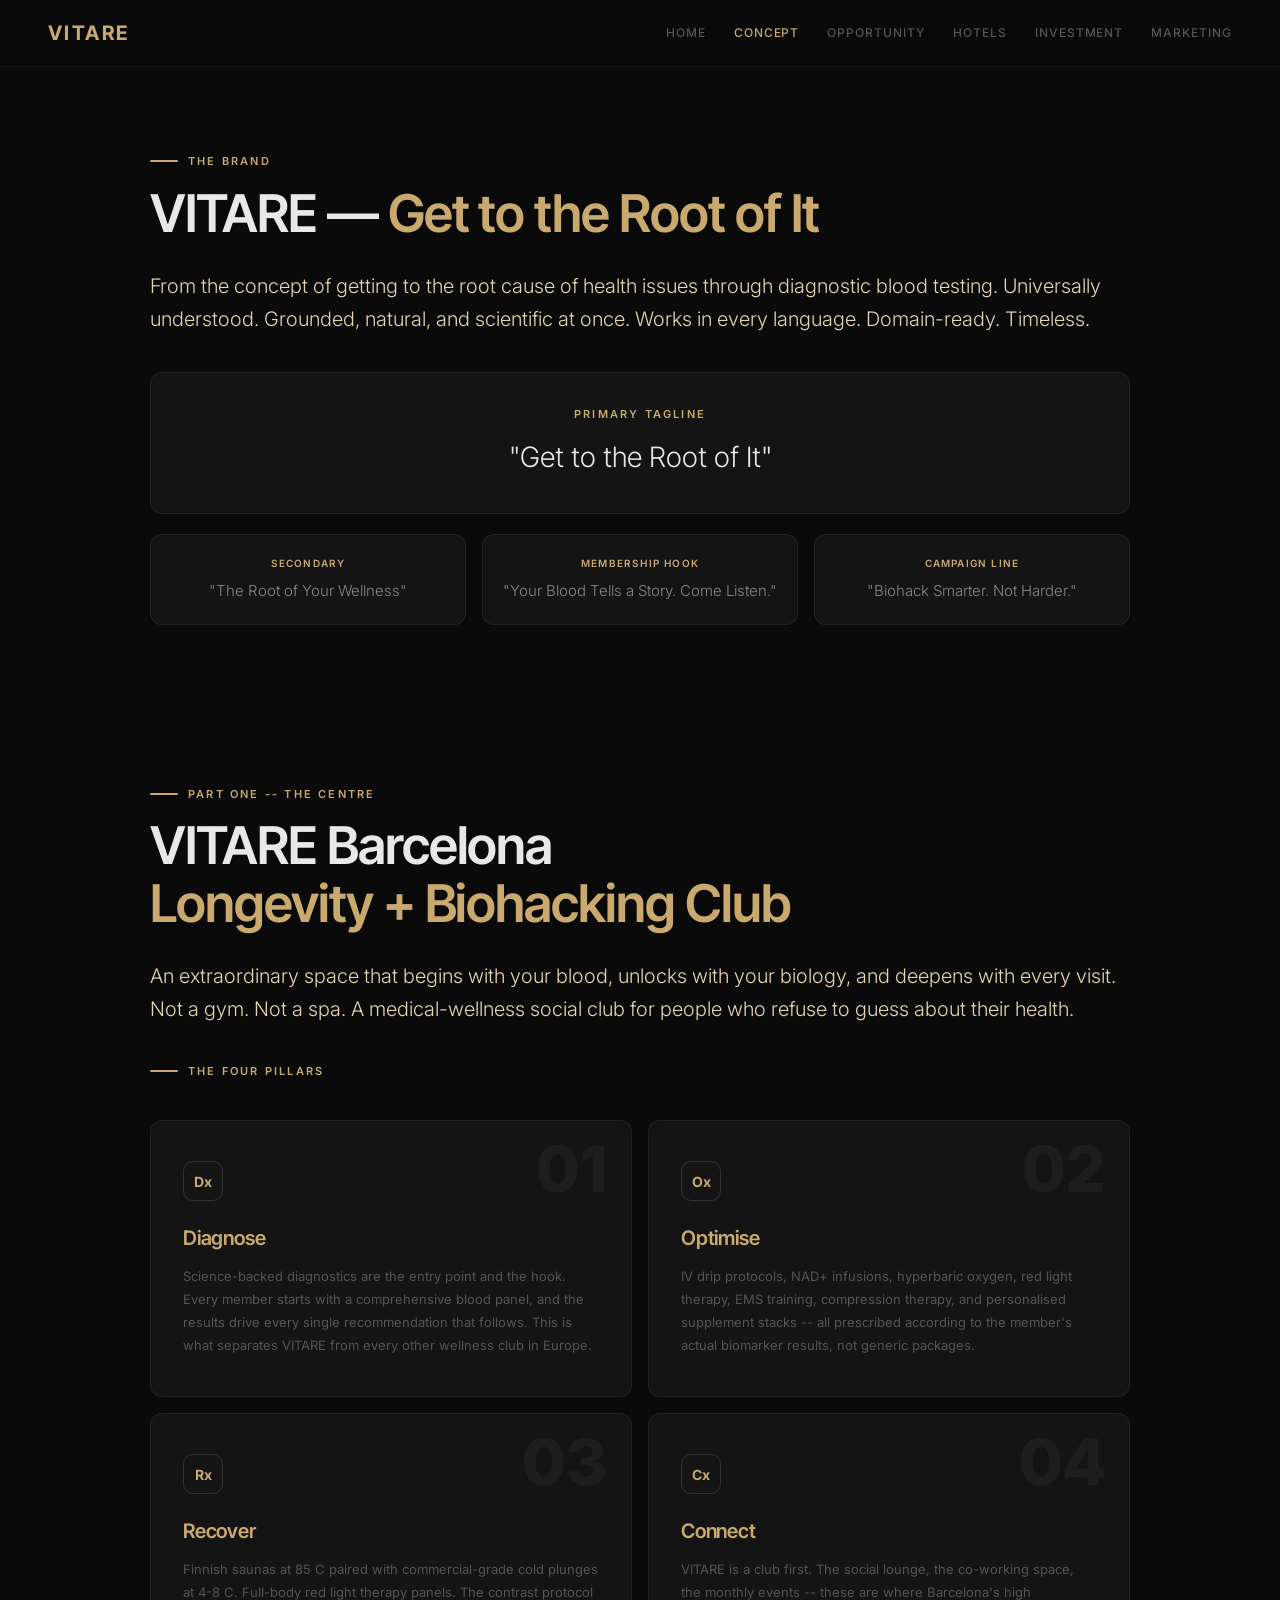
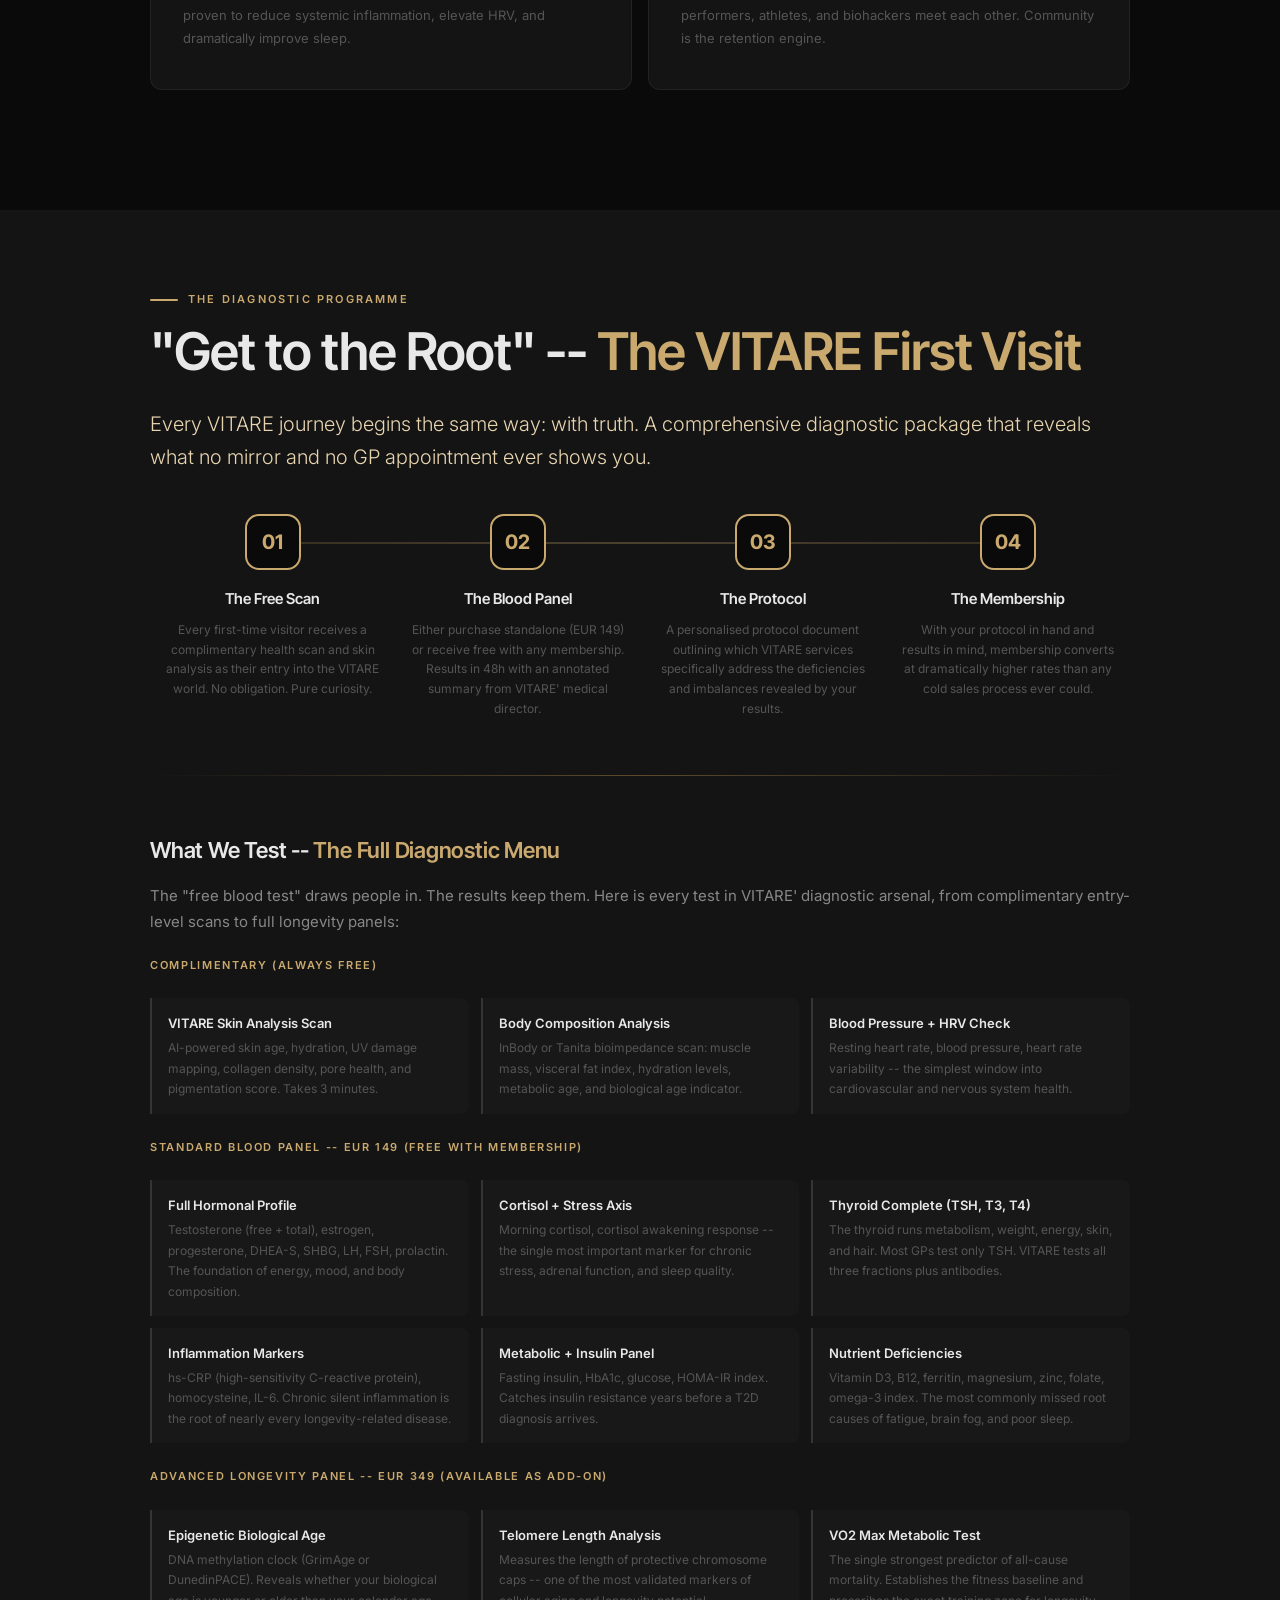
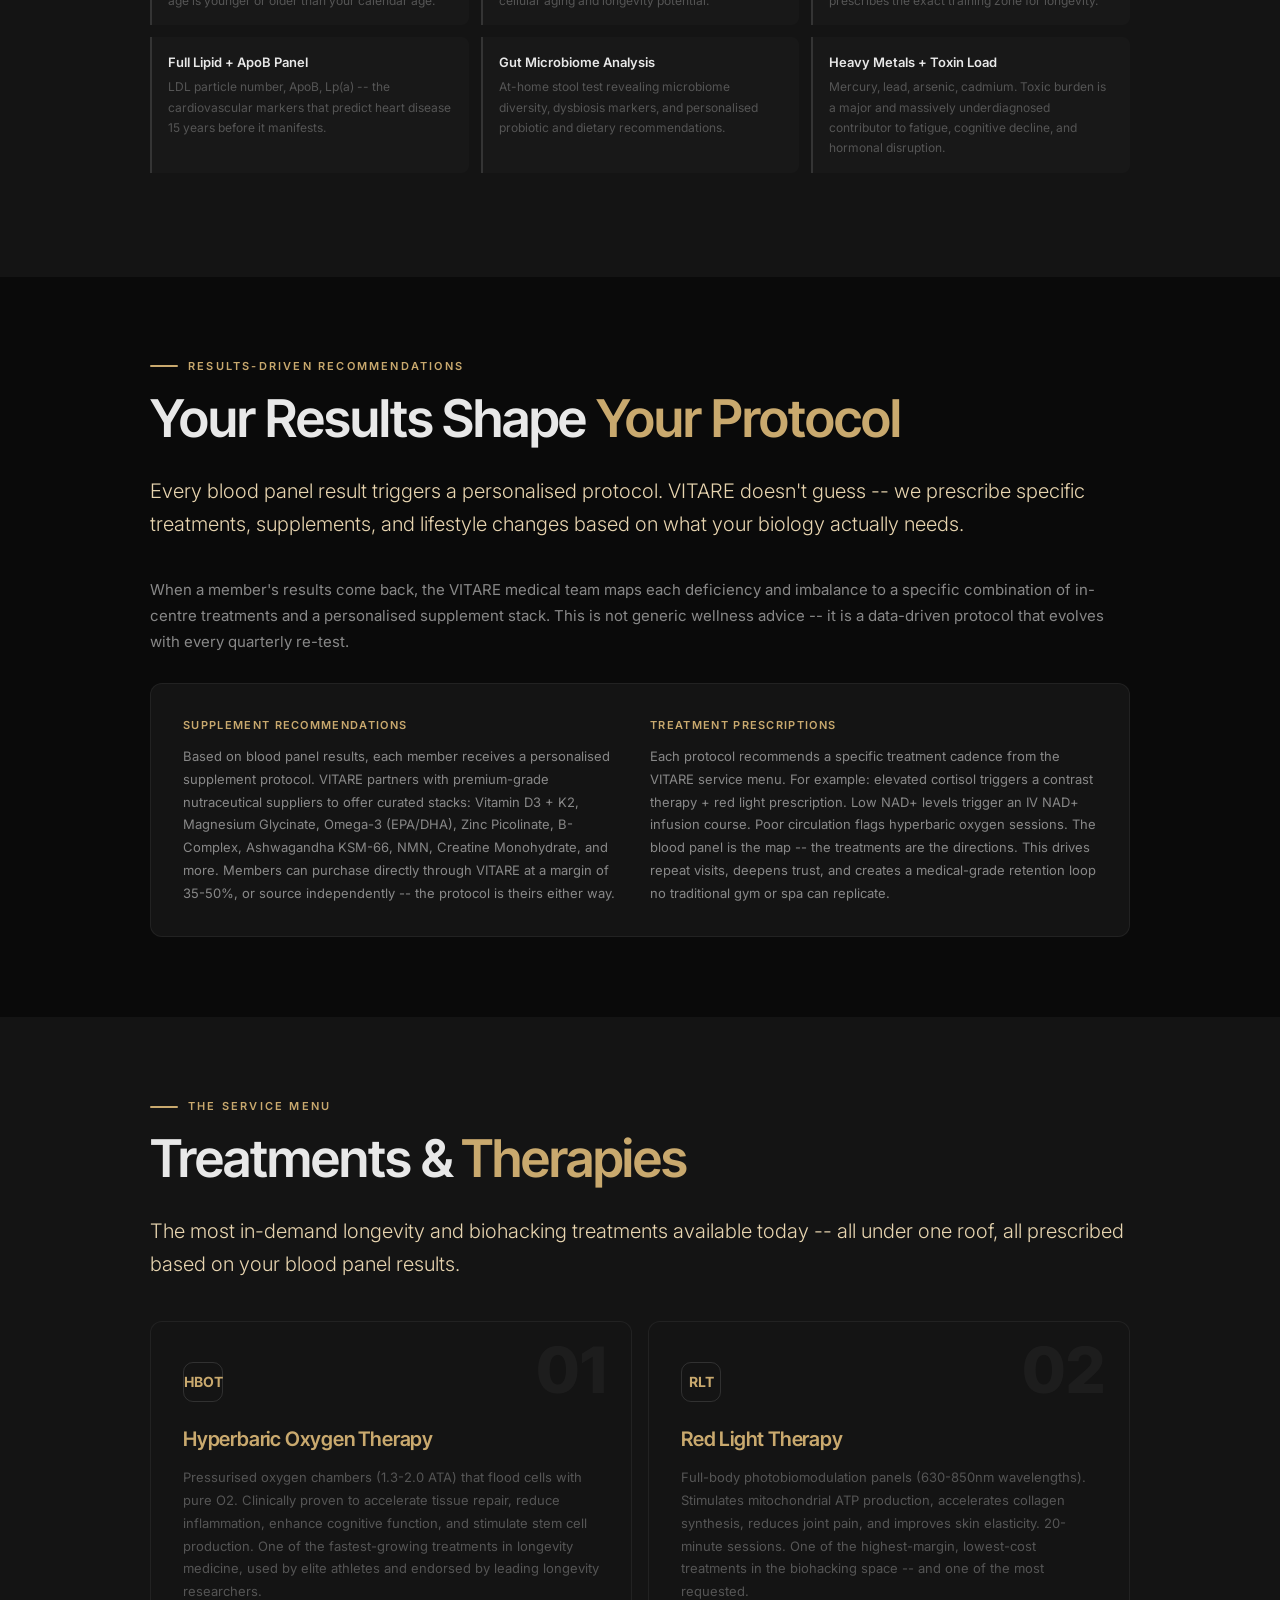
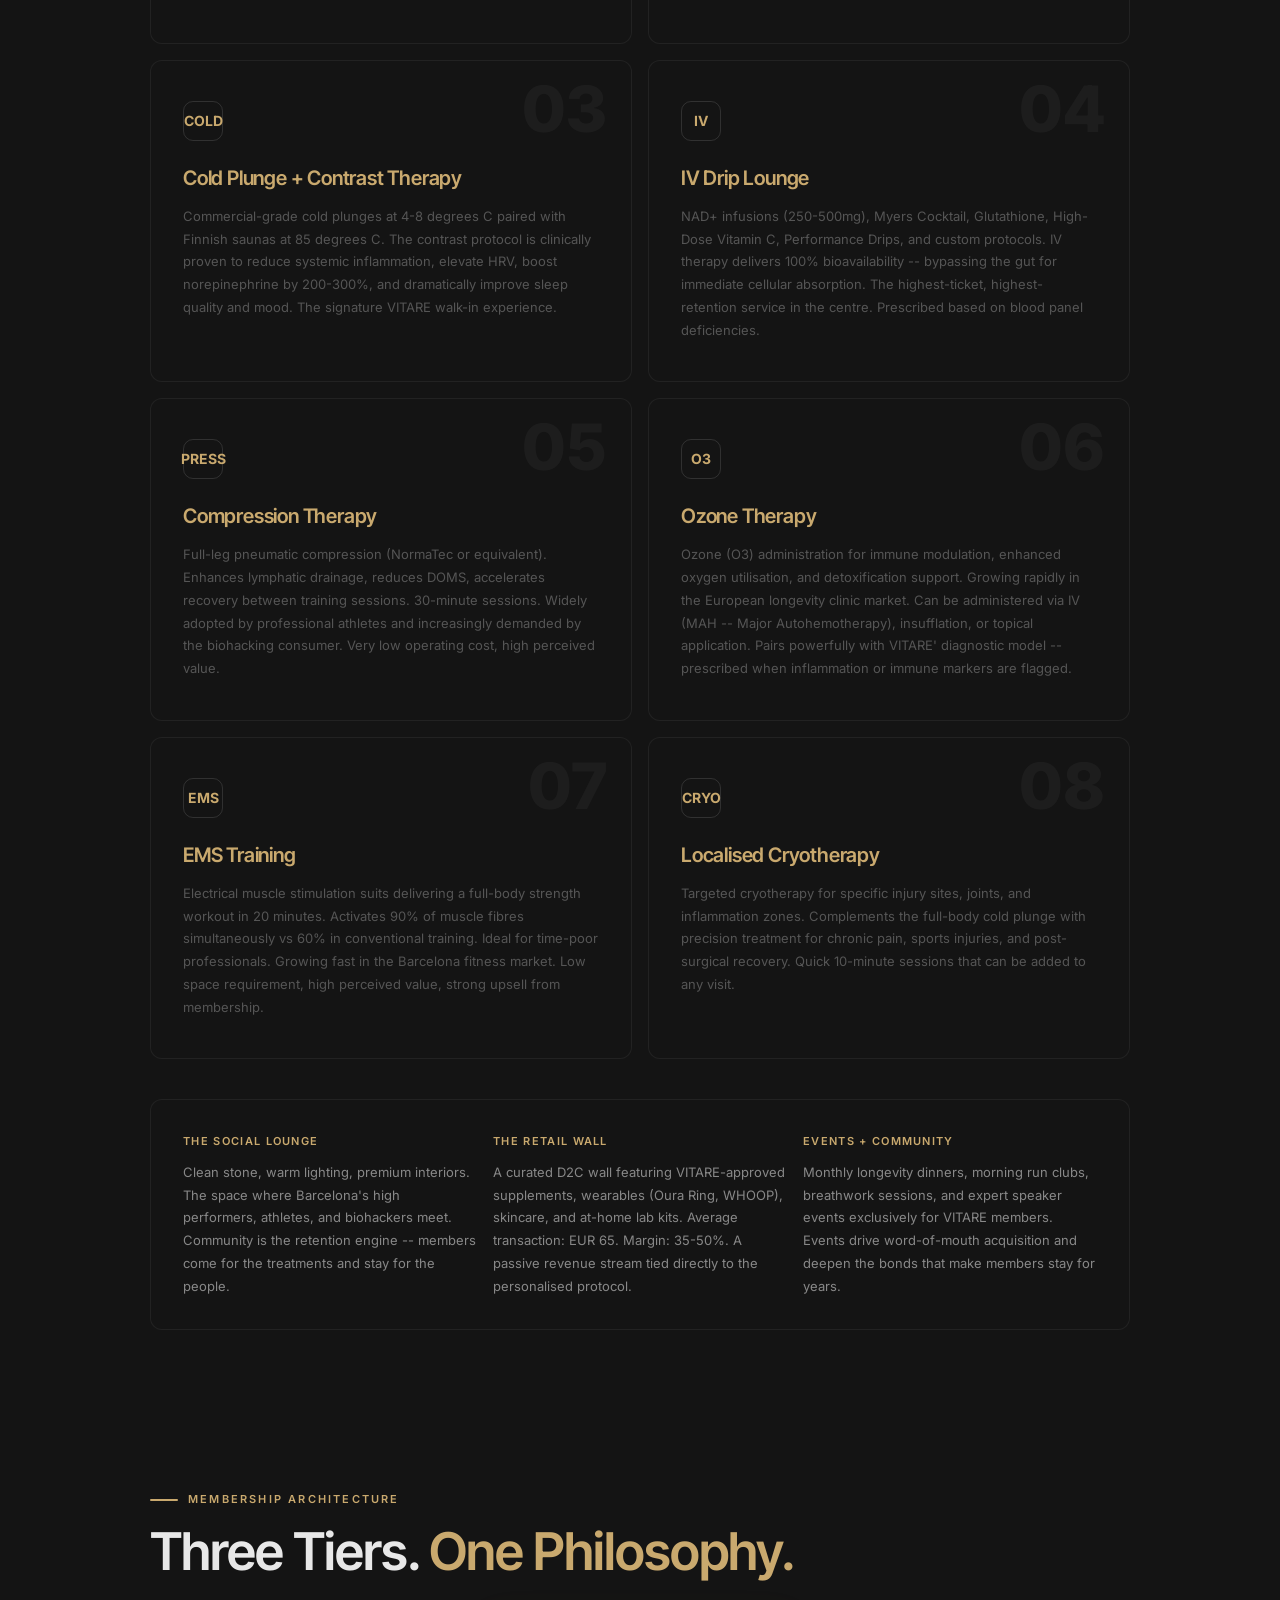
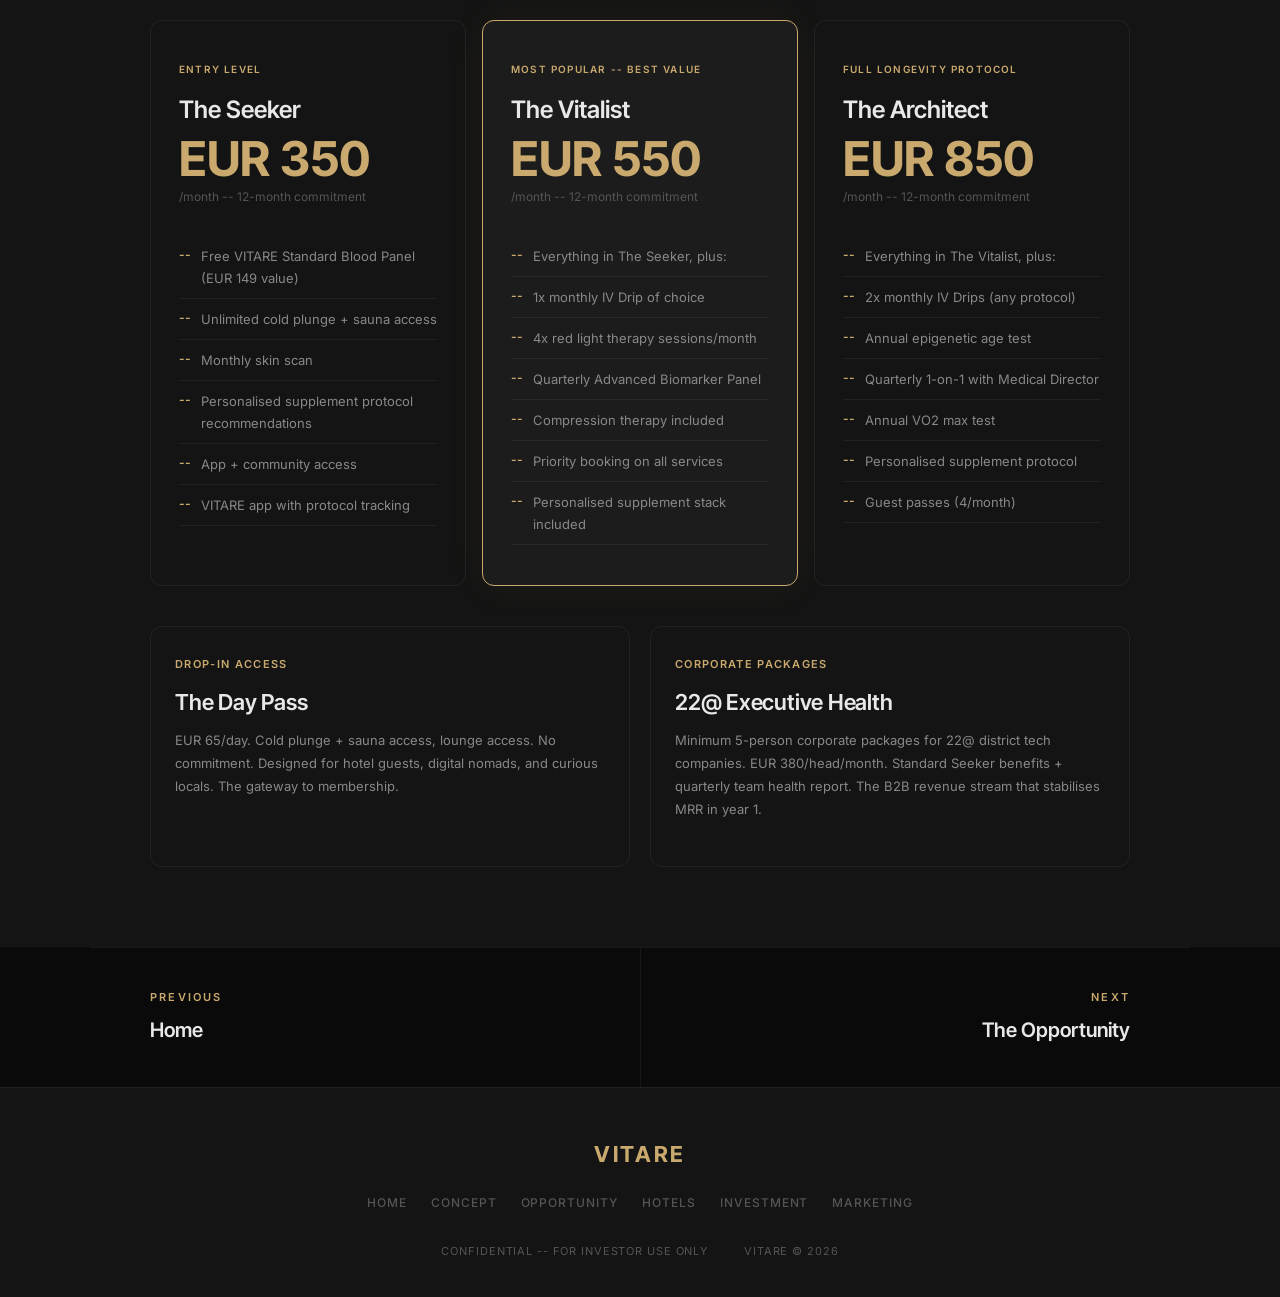
==== concept.html @ b2f1daf5 "Initial site for Biohacking Barcelona" ====
<!DOCTYPE html>
<html lang="en">
<head>
<meta charset="UTF-8">
<meta name="viewport" content="width=device-width, initial-scale=1.0">
<title>The Concept -- VITARE</title>
<link rel="preconnect" href="https://fonts.googleapis.com">
<link rel="preconnect" href="https://fonts.gstatic.com" crossorigin>
<link href="https://fonts.googleapis.com/css2?family=Inter+Tight:ital,wght@0,200;0,300;0,400;0,500;0,600;0,700;0,800;1,300;1,400&family=Inter:wght@200;300;400;500;600;700;800&display=swap" rel="stylesheet">
<link rel="stylesheet" href="styles.css?v=2">
</head>
<body>
<nav class="nav">
  <a href="index.html" class="nav-logo">VITARE</a>
  <button class="nav-toggle" aria-label="Menu">
    <span></span><span></span><span></span>
  </button>
  <div class="nav-links">
    <a href="index.html">Home</a>
    <a href="concept.html" class="active">Concept</a>
    <a href="opportunity.html">Opportunity</a>
    <a href="hotel.html">Hotels</a>
    <a href="investment.html">Investment</a>
    <a href="marketing.html">Marketing</a>
  </div>
</nav>

<div class="page-top"></div>

<!-- THE BRAND -->
<div class="section">
  <div class="eyebrow">The Brand</div>
  <h2>VITARE — <em>Get to the Root of It</em></h2>
  <p class="lead">From the concept of getting to the root cause of health issues through diagnostic blood testing. Universally understood. Grounded, natural, and scientific at once. Works in every language. Domain-ready. Timeless.</p>
  <div class="tagline-box">
    <div class="tagline-box-label">Primary Tagline</div>
    <div class="tagline-box-text">"Get to the Root of It"</div>
  </div>
  <div class="inline-grid-3" style="margin-top: 16px;">
    <div class="tagline-card">
      <div class="tagline-card-label">SECONDARY</div>
      <div class="tagline-card-text">"The Root of Your Wellness"</div>
    </div>
    <div class="tagline-card">
      <div class="tagline-card-label">MEMBERSHIP HOOK</div>
      <div class="tagline-card-text">"Your Blood Tells a Story. Come Listen."</div>
    </div>
    <div class="tagline-card">
      <div class="tagline-card-label">CAMPAIGN LINE</div>
      <div class="tagline-card-text">"Biohack Smarter. Not Harder."</div>
    </div>
  </div>
</div>

<!-- PART 1: THE CONCEPT -->
<div class="section">
  <div class="eyebrow">Part One -- The Centre</div>
  <h2>VITARE Barcelona<br><em>Longevity + Biohacking Club</em></h2>
  <p class="lead">An extraordinary space that begins with your blood, unlocks with your biology, and deepens with every visit. Not a gym. Not a spa. A medical-wellness social club for people who refuse to guess about their health.</p>
  <!-- FOUR PILLARS -->
  <div class="eyebrow">The Four Pillars</div>
  <div class="pillars-grid">
    <div class="pillar">
      <div class="pillar-number">01</div>
      <div class="pillar-icon">Dx</div>
      <h3><em>Diagnose</em></h3>
      <p>Science-backed diagnostics are the entry point and the hook. Every member starts with a comprehensive blood panel, and the results drive every single recommendation that follows. This is what separates VITARE from every other wellness club in Europe.</p>
    </div>
    <div class="pillar">
      <div class="pillar-number">02</div>
      <div class="pillar-icon">Ox</div>
      <h3><em>Optimise</em></h3>
      <p>IV drip protocols, NAD+ infusions, hyperbaric oxygen, red light therapy, EMS training, compression therapy, and personalised supplement stacks -- all prescribed according to the member's actual biomarker results, not generic packages.</p>
    </div>
    <div class="pillar">
      <div class="pillar-number">03</div>
      <div class="pillar-icon">Rx</div>
      <h3><em>Recover</em></h3>
      <p>Finnish saunas at 85 C paired with commercial-grade cold plunges at 4-8 C. Full-body red light therapy panels. The contrast protocol proven to reduce systemic inflammation, elevate HRV, and dramatically improve sleep.</p>
    </div>
    <div class="pillar">
      <div class="pillar-number">04</div>
      <div class="pillar-icon">Cx</div>
      <h3><em>Connect</em></h3>
      <p>VITARE is a club first. The social lounge, the co-working space, the monthly events -- these are where Barcelona's high performers, athletes, and biohackers meet each other. Community is the retention engine.</p>
    </div>
  </div>
</div>

<!-- DIAGNOSTIC PROGRAMME -->
<div class="section-alt full-bleed">
  <div class="section-alt-inner">
    <div class="eyebrow">The Diagnostic Programme</div>
    <h2>"Get to the Root" -- <em>The VITARE First Visit</em></h2>
    <p class="lead">Every VITARE journey begins the same way: with truth. A comprehensive diagnostic package that reveals what no mirror and no GP appointment ever shows you.</p>
    <div class="journey-steps">
      <div class="journey-step">
        <div class="step-num">01</div>
        <h4>The Free Scan</h4>
        <p>Every first-time visitor receives a complimentary health scan and skin analysis as their entry into the VITARE world. No obligation. Pure curiosity.</p>
      </div>
      <div class="journey-step">
        <div class="step-num">02</div>
        <h4>The Blood Panel</h4>
        <p>Either purchase standalone (EUR 149) or receive free with any membership. Results in 48h with an annotated summary from VITARE' medical director.</p>
      </div>
      <div class="journey-step">
        <div class="step-num">03</div>
        <h4>The Protocol</h4>
        <p>A personalised protocol document outlining which VITARE services specifically address the deficiencies and imbalances revealed by your results.</p>
      </div>
      <div class="journey-step">
        <div class="step-num">04</div>
        <h4>The Membership</h4>
        <p>With your protocol in hand and results in mind, membership converts at dramatically higher rates than any cold sales process ever could.</p>
      </div>
    </div>
    <div class="divider divider-gold"></div>
    <h3>What We Test -- <em>The Full Diagnostic Menu</em></h3>
    <p>The "free blood test" draws people in. The results keep them. Here is every test in VITARE' diagnostic arsenal, from complimentary entry-level scans to full longevity panels:</p>
    <div class="test-category-label">Complimentary (Always Free)</div>
    <div class="tests-grid">
      <div class="test-item">
        <div class="test-title">VITARE Skin Analysis Scan</div>
        <div class="test-desc">AI-powered skin age, hydration, UV damage mapping, collagen density, pore health, and pigmentation score. Takes 3 minutes.</div>
      </div>
      <div class="test-item">
        <div class="test-title">Body Composition Analysis</div>
        <div class="test-desc">InBody or Tanita bioimpedance scan: muscle mass, visceral fat index, hydration levels, metabolic age, and biological age indicator.</div>
      </div>
      <div class="test-item">
        <div class="test-title">Blood Pressure + HRV Check</div>
        <div class="test-desc">Resting heart rate, blood pressure, heart rate variability -- the simplest window into cardiovascular and nervous system health.</div>
      </div>
    </div>
    <div class="test-category-label">Standard Blood Panel -- EUR 149 (Free with Membership)</div>
    <div class="tests-grid">
      <div class="test-item">
        <div class="test-title">Full Hormonal Profile</div>
        <div class="test-desc">Testosterone (free + total), estrogen, progesterone, DHEA-S, SHBG, LH, FSH, prolactin. The foundation of energy, mood, and body composition.</div>
      </div>
      <div class="test-item">
        <div class="test-title">Cortisol + Stress Axis</div>
        <div class="test-desc">Morning cortisol, cortisol awakening response -- the single most important marker for chronic stress, adrenal function, and sleep quality.</div>
      </div>
      <div class="test-item">
        <div class="test-title">Thyroid Complete (TSH, T3, T4)</div>
        <div class="test-desc">The thyroid runs metabolism, weight, energy, skin, and hair. Most GPs test only TSH. VITARE tests all three fractions plus antibodies.</div>
      </div>
      <div class="test-item">
        <div class="test-title">Inflammation Markers</div>
        <div class="test-desc">hs-CRP (high-sensitivity C-reactive protein), homocysteine, IL-6. Chronic silent inflammation is the root of nearly every longevity-related disease.</div>
      </div>
      <div class="test-item">
        <div class="test-title">Metabolic + Insulin Panel</div>
        <div class="test-desc">Fasting insulin, HbA1c, glucose, HOMA-IR index. Catches insulin resistance years before a T2D diagnosis arrives.</div>
      </div>
      <div class="test-item">
        <div class="test-title">Nutrient Deficiencies</div>
        <div class="test-desc">Vitamin D3, B12, ferritin, magnesium, zinc, folate, omega-3 index. The most commonly missed root causes of fatigue, brain fog, and poor sleep.</div>
      </div>
    </div>
    <div class="test-category-label">Advanced Longevity Panel -- EUR 349 (Available as Add-On)</div>
    <div class="tests-grid">
      <div class="test-item">
        <div class="test-title">Epigenetic Biological Age</div>
        <div class="test-desc">DNA methylation clock (GrimAge or DunedinPACE). Reveals whether your biological age is younger or older than your calendar age.</div>
      </div>
      <div class="test-item">
        <div class="test-title">Telomere Length Analysis</div>
        <div class="test-desc">Measures the length of protective chromosome caps -- one of the most validated markers of cellular aging and longevity potential.</div>
      </div>
      <div class="test-item">
        <div class="test-title">VO2 Max Metabolic Test</div>
        <div class="test-desc">The single strongest predictor of all-cause mortality. Establishes the fitness baseline and prescribes the exact training zone for longevity.</div>
      </div>
      <div class="test-item">
        <div class="test-title">Full Lipid + ApoB Panel</div>
        <div class="test-desc">LDL particle number, ApoB, Lp(a) -- the cardiovascular markers that predict heart disease 15 years before it manifests.</div>
      </div>
      <div class="test-item">
        <div class="test-title">Gut Microbiome Analysis</div>
        <div class="test-desc">At-home stool test revealing microbiome diversity, dysbiosis markers, and personalised probiotic and dietary recommendations.</div>
      </div>
      <div class="test-item">
        <div class="test-title">Heavy Metals + Toxin Load</div>
        <div class="test-desc">Mercury, lead, arsenic, cadmium. Toxic burden is a major and massively underdiagnosed contributor to fatigue, cognitive decline, and hormonal disruption.</div>
      </div>
    </div>
  </div>
</div>

<!-- PERSONALISED PROTOCOL -->
<div class="section">
  <div class="eyebrow">Results-Driven Recommendations</div>
  <h2>Your Results Shape <em>Your Protocol</em></h2>
  <p class="lead">Every blood panel result triggers a personalised protocol. VITARE doesn't guess -- we prescribe specific treatments, supplements, and lifestyle changes based on what your biology actually needs.</p>
  <p>When a member's results come back, the VITARE medical team maps each deficiency and imbalance to a specific combination of in-centre treatments and a personalised supplement stack. This is not generic wellness advice -- it is a data-driven protocol that evolves with every quarterly re-test.</p>

  <div class="content-block" style="margin-top: 28px;">
    <div class="inline-grid-2">
      <div>
        <div class="content-block-label">Supplement Recommendations</div>
        <p>Based on blood panel results, each member receives a personalised supplement protocol. VITARE partners with premium-grade nutraceutical suppliers to offer curated stacks: Vitamin D3 + K2, Magnesium Glycinate, Omega-3 (EPA/DHA), Zinc Picolinate, B-Complex, Ashwagandha KSM-66, NMN, Creatine Monohydrate, and more. Members can purchase directly through VITARE at a margin of 35-50%, or source independently -- the protocol is theirs either way.</p>
      </div>
      <div>
        <div class="content-block-label">Treatment Prescriptions</div>
        <p>Each protocol recommends a specific treatment cadence from the VITARE service menu. For example: elevated cortisol triggers a contrast therapy + red light prescription. Low NAD+ levels trigger an IV NAD+ infusion course. Poor circulation flags hyperbaric oxygen sessions. The blood panel is the map -- the treatments are the directions. This drives repeat visits, deepens trust, and creates a medical-grade retention loop no traditional gym or spa can replicate.</p>
      </div>
    </div>
  </div>
</div>

<!-- TREATMENT & SERVICE MENU -->
<div class="section-alt full-bleed">
  <div class="section-alt-inner">
    <div class="eyebrow">The Service Menu</div>
    <h2>Treatments & <em>Therapies</em></h2>
    <p class="lead">The most in-demand longevity and biohacking treatments available today -- all under one roof, all prescribed based on your blood panel results.</p>

    <div class="pillars-grid">
      <div class="pillar">
        <div class="pillar-number">01</div>
        <div class="pillar-icon">HBOT</div>
        <h3><em>Hyperbaric Oxygen Therapy</em></h3>
        <p>Pressurised oxygen chambers (1.3-2.0 ATA) that flood cells with pure O2. Clinically proven to accelerate tissue repair, reduce inflammation, enhance cognitive function, and stimulate stem cell production. One of the fastest-growing treatments in longevity medicine, used by elite athletes and endorsed by leading longevity researchers.</p>
      </div>
      <div class="pillar">
        <div class="pillar-number">02</div>
        <div class="pillar-icon">RLT</div>
        <h3><em>Red Light Therapy</em></h3>
        <p>Full-body photobiomodulation panels (630-850nm wavelengths). Stimulates mitochondrial ATP production, accelerates collagen synthesis, reduces joint pain, and improves skin elasticity. 20-minute sessions. One of the highest-margin, lowest-cost treatments in the biohacking space -- and one of the most requested.</p>
      </div>
      <div class="pillar">
        <div class="pillar-number">03</div>
        <div class="pillar-icon">COLD</div>
        <h3><em>Cold Plunge + Contrast Therapy</em></h3>
        <p>Commercial-grade cold plunges at 4-8 degrees C paired with Finnish saunas at 85 degrees C. The contrast protocol is clinically proven to reduce systemic inflammation, elevate HRV, boost norepinephrine by 200-300%, and dramatically improve sleep quality and mood. The signature VITARE walk-in experience.</p>
      </div>
      <div class="pillar">
        <div class="pillar-number">04</div>
        <div class="pillar-icon">IV</div>
        <h3><em>IV Drip Lounge</em></h3>
        <p>NAD+ infusions (250-500mg), Myers Cocktail, Glutathione, High-Dose Vitamin C, Performance Drips, and custom protocols. IV therapy delivers 100% bioavailability -- bypassing the gut for immediate cellular absorption. The highest-ticket, highest-retention service in the centre. Prescribed based on blood panel deficiencies.</p>
      </div>
      <div class="pillar">
        <div class="pillar-number">05</div>
        <div class="pillar-icon">PRESS</div>
        <h3><em>Compression Therapy</em></h3>
        <p>Full-leg pneumatic compression (NormaTec or equivalent). Enhances lymphatic drainage, reduces DOMS, accelerates recovery between training sessions. 30-minute sessions. Widely adopted by professional athletes and increasingly demanded by the biohacking consumer. Very low operating cost, high perceived value.</p>
      </div>
      <div class="pillar">
        <div class="pillar-number">06</div>
        <div class="pillar-icon">O3</div>
        <h3><em>Ozone Therapy</em></h3>
        <p>Ozone (O3) administration for immune modulation, enhanced oxygen utilisation, and detoxification support. Growing rapidly in the European longevity clinic market. Can be administered via IV (MAH -- Major Autohemotherapy), insufflation, or topical application. Pairs powerfully with VITARE' diagnostic model -- prescribed when inflammation or immune markers are flagged.</p>
      </div>
      <div class="pillar">
        <div class="pillar-number">07</div>
        <div class="pillar-icon">EMS</div>
        <h3><em>EMS Training</em></h3>
        <p>Electrical muscle stimulation suits delivering a full-body strength workout in 20 minutes. Activates 90% of muscle fibres simultaneously vs 60% in conventional training. Ideal for time-poor professionals. Growing fast in the Barcelona fitness market. Low space requirement, high perceived value, strong upsell from membership.</p>
      </div>
      <div class="pillar">
        <div class="pillar-number">08</div>
        <div class="pillar-icon">CRYO</div>
        <h3><em>Localised Cryotherapy</em></h3>
        <p>Targeted cryotherapy for specific injury sites, joints, and inflammation zones. Complements the full-body cold plunge with precision treatment for chronic pain, sports injuries, and post-surgical recovery. Quick 10-minute sessions that can be added to any visit.</p>
      </div>
    </div>

    <div class="content-block" style="margin-top: 28px;">
      <div class="inline-grid-3">
        <div>
          <div class="content-block-label">The Social Lounge</div>
          <p>Clean stone, warm lighting, premium interiors. The space where Barcelona's high performers, athletes, and biohackers meet. Community is the retention engine -- members come for the treatments and stay for the people.</p>
        </div>
        <div>
          <div class="content-block-label">The Retail Wall</div>
          <p>A curated D2C wall featuring VITARE-approved supplements, wearables (Oura Ring, WHOOP), skincare, and at-home lab kits. Average transaction: EUR 65. Margin: 35-50%. A passive revenue stream tied directly to the personalised protocol.</p>
        </div>
        <div>
          <div class="content-block-label">Events + Community</div>
          <p>Monthly longevity dinners, morning run clubs, breathwork sessions, and expert speaker events exclusively for VITARE members. Events drive word-of-mouth acquisition and deepen the bonds that make members stay for years.</p>
        </div>
      </div>
    </div>
  </div>
</div>

<!-- MEMBERSHIP TIERS -->
<div class="section-alt full-bleed">
  <div class="section-alt-inner">
    <div class="eyebrow">Membership Architecture</div>
    <h2>Three Tiers. <em>One Philosophy.</em></h2>
    <div class="tiers-grid">
      <div class="tier">
        <div class="tier-badge">Entry Level</div>
        <div class="tier-name">The Seeker</div>
        <div class="tier-price">EUR 350</div>
        <div class="tier-price-label">/month -- 12-month commitment</div>
        <ul class="tier-features">
          <li>Free VITARE Standard Blood Panel (EUR 149 value)</li>
          <li>Unlimited cold plunge + sauna access</li>
          <li>Monthly skin scan</li>
          <li>Personalised supplement protocol recommendations</li>
          <li>App + community access</li>
          <li>VITARE app with protocol tracking</li>
        </ul>
      </div>
      <div class="tier featured">
        <div class="tier-badge">Most Popular -- Best Value</div>
        <div class="tier-name">The Vitalist</div>
        <div class="tier-price">EUR 550</div>
        <div class="tier-price-label">/month -- 12-month commitment</div>
        <ul class="tier-features">
          <li>Everything in The Seeker, plus:</li>
          <li>1x monthly IV Drip of choice</li>
          <li>4x red light therapy sessions/month</li>
          <li>Quarterly Advanced Biomarker Panel</li>
          <li>Compression therapy included</li>
          <li>Priority booking on all services</li>
          <li>Personalised supplement stack included</li>
        </ul>
      </div>
      <div class="tier">
        <div class="tier-badge">Full Longevity Protocol</div>
        <div class="tier-name">The Architect</div>
        <div class="tier-price">EUR 850</div>
        <div class="tier-price-label">/month -- 12-month commitment</div>
        <ul class="tier-features">
          <li>Everything in The Vitalist, plus:</li>
          <li>2x monthly IV Drips (any protocol)</li>
          <li>Annual epigenetic age test</li>
          <li>Quarterly 1-on-1 with Medical Director</li>
          <li>Annual VO2 max test</li>
          <li>Personalised supplement protocol</li>
          <li>Guest passes (4/month)</li>
        </ul>
      </div>
    </div>
    <div class="inline-grid-2" style="margin-top: 24px;">
      <div class="tier-addon">
        <div class="tier-addon-label">Drop-In Access</div>
        <h3>The Day Pass</h3>
        <p>EUR 65/day. Cold plunge + sauna access, lounge access. No commitment. Designed for hotel guests, digital nomads, and curious locals. The gateway to membership.</p>
      </div>
      <div class="tier-addon">
        <div class="tier-addon-label">Corporate Packages</div>
        <h3>22@ Executive Health</h3>
        <p>Minimum 5-person corporate packages for 22@ district tech companies. EUR 380/head/month. Standard Seeker benefits + quarterly team health report. The B2B revenue stream that stabilises MRR in year 1.</p>
      </div>
    </div>
  </div>
</div>

<div class="page-nav">
  <a href="index.html" class="page-nav-link prev">
    <span class="page-nav-label">Previous</span>
    <span class="page-nav-title">Home</span>
  </a>
  <a href="opportunity.html" class="page-nav-link next">
    <span class="page-nav-label">Next</span>
    <span class="page-nav-title">The Opportunity</span>
  </a>
</div>

<footer class="site-footer">
  <div class="footer-inner">
    <div class="footer-brand">VITARE</div>
    <div class="footer-links">
      <a href="index.html">Home</a>
      <a href="concept.html">Concept</a>
      <a href="opportunity.html">Opportunity</a>
      <a href="hotel.html">Hotels</a>
      <a href="investment.html">Investment</a>
      <a href="marketing.html">Marketing</a>
    </div>
    <div class="footer-meta">
      <span>Confidential -- For Investor Use Only</span>
      <span>VITARE &copy; 2026</span>
    </div>
  </div>
</footer>
<script>
document.querySelector('.nav-toggle').addEventListener('click', function() {
  document.querySelector('.nav-links').classList.toggle('open');
  this.classList.toggle('open');
});
</script>
</body>
</html>
---- styles.css ----
/* ============================================
   VITARE — Investor Pitch Website
   Modern Health-Tech Design System
   ============================================ */

@import url('https://fonts.googleapis.com/css2?family=Inter+Tight:ital,wght@0,200;0,300;0,400;0,500;0,600;0,700;0,800;1,300;1,400&family=Inter:wght@200;300;400;500;600;700;800&display=swap');

:root {
  --bg: #0A0A0A;
  --surface: #141414;
  --surface-2: #1C1C1C;
  --border: rgba(255,255,255,0.06);
  --border-accent: rgba(255,255,255,0.12);
  --text: #E8E8E8;
  --text-secondary: #888888;
  --text-muted: #555555;
  --accent: #C9A96E;
  --accent-light: #E8D5B0;
  --accent-dark: #8B6F3A;
  --green: #4ADE80;
  --red: #F87171;
  --blue: #60A5FA;
  --shadow: 0 1px 3px rgba(0,0,0,0.3);
  --shadow-lg: 0 8px 32px rgba(0,0,0,0.4);
  --radius: 12px;
  --radius-sm: 8px;
  --radius-xs: 4px;
}

/* RESET + BASE */
*, *::before, *::after { margin: 0; padding: 0; box-sizing: border-box; }

html { scroll-behavior: smooth; }

body {
  background: var(--bg);
  color: var(--text);
  font-family: 'Inter', -apple-system, BlinkMacSystemFont, sans-serif;
  font-weight: 400;
  font-size: 15px;
  line-height: 1.7;
  -webkit-font-smoothing: antialiased;
  -moz-osx-font-smoothing: grayscale;
}

/* TYPOGRAPHY */
h1, h2, h3, h4, h5 {
  font-family: 'Inter Tight', 'Inter', sans-serif;
}

h2 {
  font-size: clamp(32px, 5vw, 52px);
  font-weight: 600;
  line-height: 1.1;
  letter-spacing: -0.02em;
  color: var(--text);
  margin-bottom: 28px;
}
h2 em {
  color: var(--accent);
  font-style: normal;
}

h3 {
  font-size: 22px;
  font-weight: 600;
  color: var(--text);
  margin-bottom: 14px;
  letter-spacing: -0.01em;
}
h3 em {
  color: var(--accent);
  font-style: normal;
}

p {
  color: var(--text-secondary);
  margin-bottom: 18px;
  line-height: 1.75;
}
p strong { color: var(--text); font-weight: 600; }

.lead {
  font-size: clamp(17px, 2vw, 20px);
  font-weight: 300;
  color: var(--accent-light);
  line-height: 1.65;
  margin-bottom: 36px;
}

.eyebrow {
  font-size: 11px;
  font-weight: 600;
  letter-spacing: 0.2em;
  text-transform: uppercase;
  color: var(--accent);
  margin-bottom: 14px;
  display: flex;
  align-items: center;
  gap: 10px;
}
.eyebrow::before {
  content: '';
  width: 28px;
  height: 2px;
  background: var(--accent);
  flex-shrink: 0;
  border-radius: 1px;
}

/* NAV */
.nav {
  position: fixed;
  top: 0; left: 0; right: 0;
  z-index: 1000;
  display: flex;
  align-items: center;
  justify-content: space-between;
  padding: 16px 48px;
  background: rgba(10,10,10,0.80);
  backdrop-filter: blur(20px) saturate(1.2);
  -webkit-backdrop-filter: blur(20px) saturate(1.2);
  border-bottom: 1px solid var(--border);
}
.nav-logo {
  font-family: 'Inter Tight', sans-serif;
  font-size: 20px;
  font-weight: 700;
  color: var(--accent);
  text-decoration: none;
  letter-spacing: 0.12em;
}
.nav-links {
  display: flex;
  gap: 28px;
}
.nav-links a {
  font-size: 12px;
  font-weight: 500;
  letter-spacing: 0.08em;
  text-transform: uppercase;
  color: var(--text-muted);
  text-decoration: none;
  transition: color 0.25s;
  padding: 4px 0;
}
.nav-links a:hover,
.nav-links a.active {
  color: var(--accent);
}
.nav-toggle {
  display: none;
  flex-direction: column;
  gap: 5px;
  background: none;
  border: none;
  cursor: pointer;
  padding: 4px;
}
.nav-toggle span {
  width: 22px;
  height: 2px;
  background: var(--accent);
  transition: all 0.3s;
  border-radius: 1px;
}
.nav-toggle.open span:nth-child(1) { transform: rotate(45deg) translate(5px, 5px); }
.nav-toggle.open span:nth-child(2) { opacity: 0; }
.nav-toggle.open span:nth-child(3) { transform: rotate(-45deg) translate(5px, -5px); }

/* PAGE TOP SPACING */
.page-top { padding-top: 72px; }

/* COVER */
.cover {
  min-height: 100vh;
  display: flex;
  flex-direction: column;
  justify-content: center;
  align-items: center;
  position: relative;
  overflow: hidden;
  background: var(--bg);
  padding: 80px 40px 60px;
  text-align: center;
}
.cover-bg {
  position: absolute; inset: 0;
  background:
    radial-gradient(ellipse 50% 40% at 50% 45%, rgba(201,169,110,0.07) 0%, transparent 60%),
    radial-gradient(ellipse 70% 50% at 50% 40%, rgba(74,222,128,0.03) 0%, transparent 70%);
  pointer-events: none;
}
.cover-line {
  width: 2px;
  height: 72px;
  background: linear-gradient(to bottom, transparent, var(--accent), transparent);
  margin: 0 auto 36px;
  border-radius: 1px;
}
.brand-mark {
  letter-spacing: 0.3em;
  font-size: 11px;
  font-weight: 600;
  color: var(--accent);
  text-transform: uppercase;
  margin-bottom: 20px;
}
.cover h1 {
  font-family: 'Inter Tight', sans-serif;
  font-size: clamp(64px, 14vw, 130px);
  font-weight: 800;
  line-height: 0.9;
  letter-spacing: -0.03em;
  color: var(--text);
  margin-bottom: 12px;
}
.cover-tagline {
  font-family: 'Inter Tight', sans-serif;
  font-weight: 300;
  font-size: clamp(16px, 2.5vw, 22px);
  color: var(--accent);
  letter-spacing: 0.04em;
  margin-bottom: 44px;
}
.cover-desc {
  max-width: 540px;
  color: var(--text-muted);
  font-size: 13px;
  font-weight: 400;
  letter-spacing: 0.08em;
  text-transform: uppercase;
  line-height: 2;
}

/* SECTIONS */
.section {
  padding: 80px 60px;
  max-width: 1100px;
  margin: 0 auto;
}
.section-alt {
  background: var(--surface);
  max-width: none;
}
.section-alt-inner {
  padding: 80px 60px;
  max-width: 1100px;
  margin: 0 auto;
}
.full-bleed {
  background: var(--surface);
}

/* DIVIDER */
.divider {
  width: 100%;
  height: 1px;
  background: linear-gradient(to right, transparent, var(--border-accent), transparent);
  margin: 56px 0;
}
.divider-gold {
  background: linear-gradient(to right, transparent, var(--accent-dark), transparent);
  opacity: 0.6;
}

/* GRID UTILITIES */
.inline-grid-3 {
  display: grid;
  grid-template-columns: 1fr 1fr 1fr;
  gap: 16px;
}
.inline-grid-2 {
  display: grid;
  grid-template-columns: 1fr 1fr;
  gap: 20px;
}

/* TABLE SCROLL WRAPPER */
.table-scroll {
  overflow-x: auto;
  -webkit-overflow-scrolling: touch;
  border-radius: var(--radius);
}

/* NAME CARDS (concept.html) */
.name-grid {
  display: grid;
  grid-template-columns: 1fr 1fr 1fr;
  gap: 16px;
  margin: 40px 0;
}
.name-card {
  border: 1px solid var(--border);
  padding: 32px 24px;
  position: relative;
  transition: border-color 0.3s, transform 0.3s, box-shadow 0.3s;
  background: var(--surface);
  border-radius: var(--radius);
}
.name-card:hover {
  transform: translateY(-2px);
  box-shadow: var(--shadow-lg);
}
.name-card.winner {
  border-color: var(--accent);
  box-shadow: 0 0 40px rgba(201,169,110,0.08);
}
.name-card.winner::before {
  content: 'RECOMMENDED';
  position: absolute;
  top: 12px; right: 12px;
  background: var(--accent);
  color: var(--bg);
  font-size: 9px;
  font-weight: 700;
  letter-spacing: 0.1em;
  padding: 4px 10px;
  border-radius: var(--radius-xs);
}
.name-card h3 {
  font-size: 32px;
  font-weight: 700;
  margin-bottom: 8px;
  letter-spacing: -0.02em;
}
.name-meaning {
  font-size: 11px;
  color: var(--accent);
  letter-spacing: 0.15em;
  text-transform: uppercase;
  margin-bottom: 10px;
  font-weight: 600;
}
.name-desc { font-size: 13px; color: var(--text-muted); line-height: 1.7; }

/* PILLARS */
.pillars-grid {
  display: grid;
  grid-template-columns: 1fr 1fr;
  gap: 16px;
  margin: 40px 0;
}
.pillar {
  background: var(--surface);
  padding: 40px 32px;
  position: relative;
  overflow: hidden;
  border: 1px solid var(--border);
  border-radius: var(--radius);
  transition: transform 0.3s, box-shadow 0.3s;
}
.pillar:hover {
  transform: translateY(-2px);
  box-shadow: var(--shadow-lg);
}
.pillar-number {
  font-family: 'Inter Tight', sans-serif;
  font-size: 64px;
  font-weight: 800;
  color: rgba(255,255,255,0.04);
  position: absolute;
  top: 16px; right: 24px;
  line-height: 1;
}
.pillar-icon {
  width: 40px;
  height: 40px;
  border: 1px solid var(--border-accent);
  border-radius: 10px;
  display: flex;
  align-items: center;
  justify-content: center;
  margin-bottom: 20px;
  font-size: 14px;
  color: var(--accent);
  font-weight: 700;
}
.pillar h3 { font-size: 20px; margin-bottom: 10px; }
.pillar p { font-size: 13px; color: var(--text-muted); margin-bottom: 0; }

/* DIAGNOSTIC JOURNEY */
.journey-steps {
  display: grid;
  grid-template-columns: repeat(4, 1fr);
  gap: 0;
  position: relative;
  margin: 40px 0;
}
.journey-steps::before {
  content: '';
  position: absolute;
  top: 28px;
  left: 12.5%;
  right: 12.5%;
  height: 2px;
  background: linear-gradient(to right, var(--accent-dark), var(--accent), var(--accent-dark));
  opacity: 0.3;
  border-radius: 1px;
}
.journey-step {
  text-align: center;
  padding: 0 16px;
}
.step-num {
  width: 56px;
  height: 56px;
  border: 2px solid var(--accent);
  border-radius: 14px;
  display: flex;
  align-items: center;
  justify-content: center;
  margin: 0 auto 16px;
  font-family: 'Inter Tight', sans-serif;
  font-size: 20px;
  font-weight: 700;
  color: var(--accent);
  background: var(--bg);
  position: relative;
  z-index: 1;
}
.journey-step h4 {
  font-family: 'Inter Tight', sans-serif;
  font-size: 15px;
  font-weight: 600;
  color: var(--text);
  margin-bottom: 8px;
}
.journey-step p { font-size: 12px; color: var(--text-muted); line-height: 1.65; margin: 0; }

/* TESTS GRID */
.tests-grid {
  display: grid;
  grid-template-columns: repeat(3, 1fr);
  gap: 12px;
  margin: 24px 0;
}
.test-item {
  border-left: 2px solid var(--border-accent);
  padding: 14px 16px;
  transition: border-color 0.3s;
  border-radius: 0 var(--radius-sm) var(--radius-sm) 0;
  background: rgba(255,255,255,0.02);
}
.test-item:hover { border-color: var(--accent); }
.test-title {
  font-size: 13px;
  font-weight: 600;
  color: var(--text);
  margin-bottom: 4px;
}
.test-desc { font-size: 12px; color: var(--text-muted); margin: 0; }

.test-category-label {
  margin: 20px 0 8px;
  font-size: 11px;
  font-weight: 600;
  letter-spacing: 0.15em;
  text-transform: uppercase;
  color: var(--accent);
}
.test-category-label:first-of-type { margin-top: 12px; }

/* STATS */
.stats-row {
  display: grid;
  grid-template-columns: repeat(4, 1fr);
  gap: 24px;
  margin: 48px 0;
  padding: 48px 0;
  border-top: 1px solid var(--border);
  border-bottom: 1px solid var(--border);
}
.stat { text-align: center; }
.stat-num {
  font-family: 'Inter Tight', sans-serif;
  font-size: 48px;
  font-weight: 700;
  color: var(--accent);
  line-height: 1;
  margin-bottom: 8px;
}
.stat-label { font-size: 12px; font-weight: 500; letter-spacing: 0.05em; color: var(--text-muted); }
.stat-source { font-size: 10px; color: var(--text-muted); margin-top: 4px; opacity: 0.6; }

/* MEMBERSHIP TIERS */
.tiers-grid {
  display: grid;
  grid-template-columns: 1fr 1fr 1fr;
  gap: 16px;
  margin: 40px 0;
}
.tier {
  background: var(--surface);
  padding: 40px 28px;
  position: relative;
  border: 1px solid var(--border);
  border-radius: var(--radius);
  transition: transform 0.3s, box-shadow 0.3s;
}
.tier:hover {
  transform: translateY(-2px);
  box-shadow: var(--shadow-lg);
}
.tier.featured {
  background: var(--surface-2);
  border-color: var(--accent);
  box-shadow: 0 0 40px rgba(201,169,110,0.06);
}
.tier-badge {
  font-size: 10px;
  font-weight: 600;
  letter-spacing: 0.12em;
  text-transform: uppercase;
  color: var(--accent);
  margin-bottom: 12px;
}
.tier-name {
  font-family: 'Inter Tight', sans-serif;
  font-size: 24px;
  font-weight: 600;
  color: var(--text);
  margin-bottom: 4px;
}
.tier-price {
  font-family: 'Inter Tight', sans-serif;
  font-size: 48px;
  font-weight: 700;
  color: var(--accent);
  line-height: 1;
  margin-bottom: 4px;
}
.tier-price-label { font-size: 12px; color: var(--text-muted); margin-bottom: 28px; }
.tier-features { list-style: none; }
.tier-features li {
  padding: 9px 0;
  border-bottom: 1px solid var(--border);
  font-size: 13px;
  color: var(--text-secondary);
  display: flex;
  gap: 10px;
  align-items: flex-start;
}
.tier-features li::before {
  content: '--';
  color: var(--accent);
  flex-shrink: 0;
  font-size: 12px;
  font-weight: 600;
}

/* HOTEL STRATEGY */
.hotel-grid {
  display: grid;
  grid-template-columns: 1fr 1fr;
  gap: 16px;
  margin: 40px 0;
}
.hotel-benefit {
  border: 1px solid var(--border);
  padding: 32px;
  transition: transform 0.3s, box-shadow 0.3s;
  border-radius: var(--radius);
  background: var(--surface);
}
.hotel-benefit:hover {
  transform: translateY(-2px);
  box-shadow: var(--shadow-lg);
}
.hotel-benefit h4 {
  font-family: 'Inter Tight', sans-serif;
  font-size: 18px;
  font-weight: 600;
  color: var(--text);
  margin-bottom: 10px;
}
.hotel-benefit p { font-size: 13px; color: var(--text-muted); margin: 0; }
.hotel-benefit .num {
  font-family: 'Inter Tight', sans-serif;
  font-size: 36px;
  font-weight: 700;
  color: var(--accent);
  line-height: 1;
  margin-bottom: 8px;
}

/* FUNNEL / RETREAT FLYWHEEL */
.funnel-container {
  margin: 40px 0;
  position: relative;
}
.funnel-step {
  display: flex;
  align-items: stretch;
  margin-bottom: 4px;
  position: relative;
}
.funnel-num {
  width: 52px;
  flex-shrink: 0;
  display: flex;
  align-items: center;
  justify-content: center;
  font-family: 'Inter Tight', sans-serif;
  font-size: 20px;
  font-weight: 700;
  color: var(--text-muted);
  background: var(--surface-2);
  border-radius: var(--radius) 0 0 var(--radius);
}
.funnel-content {
  flex: 1;
  padding: 24px 28px;
  background: var(--surface);
  border: 1px solid var(--border);
  border-left: none;
  border-radius: 0 var(--radius) var(--radius) 0;
}
.funnel-tag {
  font-size: 10px;
  font-weight: 600;
  letter-spacing: 0.2em;
  text-transform: uppercase;
  color: var(--accent);
  margin-bottom: 4px;
}
.funnel-title {
  font-family: 'Inter Tight', sans-serif;
  font-size: 17px;
  font-weight: 600;
  color: var(--text);
  margin-bottom: 6px;
}
.funnel-desc { font-size: 13px; color: var(--text-muted); margin: 0; }
.funnel-arrow {
  position: absolute;
  left: 24px;
  bottom: -8px;
  width: 2px;
  height: 8px;
  background: var(--text-muted);
  z-index: 1;
  border-radius: 1px;
}
.funnel-arrow::after {
  content: '';
  position: absolute;
  bottom: -2px;
  left: -2px;
  width: 0; height: 0;
  border-left: 3px solid transparent;
  border-right: 3px solid transparent;
  border-top: 4px solid var(--text-muted);
}

/* RETREAT CARDS */
.retreat-cards {
  display: grid;
  grid-template-columns: 1fr 1fr 1fr;
  gap: 16px;
  margin: 40px 0;
}
.retreat-card {
  background: var(--surface);
  padding: 32px 24px;
  border: 1px solid var(--border);
  border-radius: var(--radius);
  transition: transform 0.3s, box-shadow 0.3s;
}
.retreat-card:hover {
  transform: translateY(-2px);
  box-shadow: var(--shadow-lg);
}
.retreat-icon {
  font-size: 13px;
  font-weight: 700;
  color: var(--accent);
  margin-bottom: 16px;
  letter-spacing: 0.1em;
  text-transform: uppercase;
}
.retreat-card h4 { font-family: 'Inter Tight', sans-serif; font-size: 18px; font-weight: 600; color: var(--text); margin-bottom: 10px; }
.retreat-card p { font-size: 13px; color: var(--text-muted); margin: 0; line-height: 1.65; }

/* BAR SECTION */
.bar-items {
  display: grid;
  grid-template-columns: repeat(4, 1fr);
  gap: 12px;
  margin: 36px 0;
}
.bar-item {
  background: var(--surface);
  padding: 28px 20px;
  text-align: center;
  border: 1px solid var(--border);
  border-radius: var(--radius);
  transition: transform 0.3s, box-shadow 0.3s;
}
.bar-item:hover {
  transform: translateY(-2px);
  box-shadow: var(--shadow-lg);
}
.bar-item-icon {
  font-size: 11px;
  font-weight: 700;
  color: var(--accent);
  letter-spacing: 0.1em;
  text-transform: uppercase;
  margin-bottom: 12px;
}
.bar-item h5 { font-family: 'Inter Tight', sans-serif; font-size: 16px; font-weight: 600; color: var(--text); margin-bottom: 6px; }
.bar-item p { font-size: 12px; color: var(--text-muted); margin: 0; }
.bar-item .price { font-family: 'Inter Tight', sans-serif; font-size: 20px; font-weight: 700; color: var(--accent); margin-top: 10px; }

/* CAPEX */
.capex-grid {
  display: grid;
  grid-template-columns: 1fr 1fr;
  gap: 24px;
  margin: 36px 0;
}
.capex-item {
  display: flex;
  justify-content: space-between;
  align-items: center;
  padding: 16px 0;
  border-bottom: 1px solid var(--border);
}
.capex-label { font-size: 13px; color: var(--text-secondary); }
.capex-amount { font-family: 'Inter Tight', sans-serif; font-size: 20px; font-weight: 700; color: var(--accent); }
.capex-total {
  background: var(--surface);
  border: 1px solid var(--accent-dark);
  padding: 28px 36px;
  display: flex;
  justify-content: space-between;
  align-items: center;
  margin-top: 28px;
  border-radius: var(--radius);
}
.capex-total-label { font-size: 12px; font-weight: 600; letter-spacing: 0.12em; text-transform: uppercase; color: var(--accent); }
.capex-total-amount { font-family: 'Inter Tight', sans-serif; font-size: 40px; font-weight: 700; color: var(--accent-light); }

.opex-buffer {
  background: var(--surface-2);
  padding: 18px 36px;
  margin-top: 4px;
  display: flex;
  justify-content: space-between;
  align-items: center;
  border-radius: var(--radius);
}
.opex-buffer-label {
  font-size: 12px;
  font-weight: 500;
  color: var(--text-secondary);
  letter-spacing: 0.1em;
  text-transform: uppercase;
}
.opex-buffer-amount {
  font-family: 'Inter Tight', sans-serif;
  font-size: 24px;
  font-weight: 700;
  color: var(--text-secondary);
}

.total-investment {
  background: rgba(201,169,110,0.08);
  border: 1px solid var(--accent);
  padding: 28px 36px;
  margin-top: 4px;
  display: flex;
  justify-content: space-between;
  align-items: center;
  border-radius: var(--radius);
  position: relative;
  overflow: hidden;
}
.total-investment::before {
  content: '';
  position: absolute; inset: 0;
  background: radial-gradient(ellipse at 80% 50%, rgba(201,169,110,0.06) 0%, transparent 60%);
  pointer-events: none;
}
.total-investment-label {
  font-size: 12px;
  font-weight: 600;
  color: var(--accent);
  letter-spacing: 0.15em;
  text-transform: uppercase;
  margin-bottom: 4px;
}
.total-investment-sub { font-size: 12px; color: var(--text-muted); }
.total-investment-amount {
  font-family: 'Inter Tight', sans-serif;
  font-size: 44px;
  font-weight: 800;
  color: var(--accent-light);
  position: relative;
}

/* LOCATION */
.location-grid {
  display: grid;
  grid-template-columns: 1fr 1fr;
  gap: 16px;
  margin: 40px 0;
}
.location-card {
  background: var(--surface);
  padding: 36px 32px;
  position: relative;
  overflow: hidden;
  border: 1px solid var(--border);
  border-radius: var(--radius);
  transition: transform 0.3s, box-shadow 0.3s;
}
.location-card:hover {
  transform: translateY(-2px);
  box-shadow: var(--shadow-lg);
}
.location-card.primary {
  border-color: var(--accent-dark);
}
.location-badge {
  font-size: 10px;
  font-weight: 600;
  letter-spacing: 0.15em;
  text-transform: uppercase;
  color: var(--accent);
  margin-bottom: 14px;
}
.location-name {
  font-family: 'Inter Tight', sans-serif;
  font-size: 24px;
  font-weight: 600;
  color: var(--text);
  margin-bottom: 16px;
}
.location-pros { list-style: none; }
.location-pros li {
  font-size: 13px;
  color: var(--text-secondary);
  padding: 7px 0;
  border-bottom: 1px solid var(--border);
  display: flex;
  gap: 8px;
}
.location-pros li::before { content: '+'; color: var(--green); font-weight: 600; }

/* ROI HERO */
.roi-hero {
  background: var(--surface);
  border: 1px solid var(--accent-dark);
  padding: 64px 48px;
  text-align: center;
  margin: 48px 0;
  position: relative;
  overflow: hidden;
  border-radius: var(--radius);
}
.roi-hero::before {
  content: '';
  position: absolute; inset: 0;
  background: radial-gradient(ellipse at center, rgba(201,169,110,0.06) 0%, transparent 60%);
}
.roi-hero h2 {
  font-family: 'Inter Tight', sans-serif;
  font-size: clamp(64px, 12vw, 120px);
  font-weight: 800;
  margin: 0;
  position: relative;
  color: var(--accent);
}
.roi-hero p { font-size: 13px; font-weight: 600; letter-spacing: 0.2em; text-transform: uppercase; color: var(--accent); position: relative; }

/* THE VIBE */
.vibe-section {
  padding: 80px 60px;
  max-width: 1100px;
  margin: 0 auto;
}
.vibe-grid {
  display: grid;
  grid-template-columns: 1fr 1fr;
  grid-template-rows: auto auto;
  gap: 8px;
  margin: 40px 0;
}
.vibe-grid .vibe-img:first-child {
  grid-column: 1 / -1;
}
.vibe-img {
  position: relative;
  overflow: hidden;
  border-radius: var(--radius);
}
.vibe-img img {
  width: 100%;
  height: 100%;
  object-fit: cover;
  display: block;
  filter: brightness(0.9);
  transition: filter 0.5s ease, transform 0.8s ease;
}
.vibe-img:hover img {
  filter: brightness(1);
  transform: scale(1.02);
}
.vibe-img .vibe-label {
  position: absolute;
  bottom: 14px;
  left: 16px;
  font-size: 11px;
  font-weight: 600;
  letter-spacing: 0.15em;
  text-transform: uppercase;
  color: var(--accent-light);
  opacity: 0;
  transition: opacity 0.4s ease;
  background: rgba(10,10,10,0.7);
  padding: 4px 10px;
  border-radius: var(--radius-xs);
  backdrop-filter: blur(4px);
}
.vibe-img:hover .vibe-label { opacity: 1; }
.vibe-hero { height: 400px; }
.vibe-tall { height: 340px; }

/* HOME CARDS */
.home-cards {
  display: grid;
  grid-template-columns: repeat(3, 1fr);
  gap: 12px;
  margin: 48px auto;
  max-width: 1100px;
  padding: 0 60px;
}
.home-card {
  background: var(--surface);
  padding: 36px 28px;
  text-decoration: none;
  transition: transform 0.3s, box-shadow 0.3s, border-color 0.3s;
  border: 1px solid var(--border);
  border-radius: var(--radius);
}
.home-card:hover {
  transform: translateY(-3px);
  box-shadow: var(--shadow-lg);
  border-color: var(--accent-dark);
}
.home-card-num {
  font-family: 'Inter Tight', sans-serif;
  font-size: 12px;
  font-weight: 700;
  color: var(--accent);
  margin-bottom: 16px;
  letter-spacing: 0.1em;
}
.home-card h3 {
  font-family: 'Inter Tight', sans-serif;
  font-size: 20px;
  font-weight: 600;
  color: var(--text);
  margin-bottom: 10px;
}
.home-card p { font-size: 13px; color: var(--text-muted); margin: 0; }

/* PAGE NAV */
.page-nav {
  display: flex;
  border-top: 1px solid var(--border);
  max-width: 1100px;
  margin: 0 auto;
}
.page-nav-link {
  flex: 1;
  padding: 40px 60px;
  text-decoration: none;
  transition: background 0.3s;
}
.page-nav-link:hover { background: var(--surface); }
.page-nav-link.next { text-align: right; border-left: 1px solid var(--border); }
.page-nav-label {
  display: block;
  font-size: 11px;
  font-weight: 600;
  letter-spacing: 0.2em;
  text-transform: uppercase;
  color: var(--accent);
  margin-bottom: 6px;
}
.page-nav-title {
  font-family: 'Inter Tight', sans-serif;
  font-size: 20px;
  font-weight: 600;
  color: var(--text);
}

/* FOOTER */
.site-footer {
  background: var(--surface);
  border-top: 1px solid var(--border);
  padding: 48px 48px 36px;
}
.footer-inner {
  max-width: 1100px;
  margin: 0 auto;
  text-align: center;
}
.footer-brand {
  font-family: 'Inter Tight', sans-serif;
  font-size: 22px;
  font-weight: 700;
  color: var(--accent);
  letter-spacing: 0.12em;
  margin-bottom: 20px;
}
.footer-links {
  display: flex;
  justify-content: center;
  gap: 24px;
  margin-bottom: 28px;
  flex-wrap: wrap;
}
.footer-links a {
  font-size: 12px;
  font-weight: 500;
  letter-spacing: 0.08em;
  text-transform: uppercase;
  color: var(--text-muted);
  text-decoration: none;
  transition: color 0.25s;
}
.footer-links a:hover { color: var(--accent); }
.footer-meta {
  display: flex;
  justify-content: center;
  gap: 36px;
  font-size: 11px;
  color: var(--text-muted);
  letter-spacing: 0.08em;
  text-transform: uppercase;
}

/* INLINE CONTENT BLOCKS */
.content-block {
  background: var(--surface);
  padding: 32px;
  border: 1px solid var(--border);
  border-radius: var(--radius);
}
.content-block-label {
  font-size: 11px;
  font-weight: 600;
  color: var(--accent);
  letter-spacing: 0.12em;
  text-transform: uppercase;
  margin-bottom: 10px;
}
.content-block p { font-size: 13px; margin: 0; }

/* MARKETING CAMPAIGN CARDS */
.campaign-card {
  background: var(--surface);
  padding: 28px 24px;
  border: 1px solid var(--border);
  border-radius: var(--radius);
  transition: transform 0.3s, box-shadow 0.3s;
}
.campaign-card:hover {
  transform: translateY(-2px);
  box-shadow: var(--shadow-lg);
}
.campaign-card-num {
  font-family: 'Inter Tight', sans-serif;
  font-size: 11px;
  font-weight: 700;
  color: var(--accent);
  letter-spacing: 0.1em;
  margin-bottom: 12px;
}
.campaign-card h4 {
  font-family: 'Inter Tight', sans-serif;
  font-size: 17px;
  font-weight: 600;
  color: var(--text);
  margin-bottom: 10px;
}
.campaign-card p { font-size: 13px; color: var(--text-muted); margin: 0; }

/* CLOSING SUMMARY */
.summary-block {
  background: var(--surface);
  padding: 32px;
  border: 1px solid var(--border);
  border-radius: var(--radius);
}
.summary-block-label {
  font-size: 11px;
  font-weight: 600;
  color: var(--accent);
  letter-spacing: 0.15em;
  text-transform: uppercase;
  margin-bottom: 14px;
}
.summary-list { list-style: none; font-size: 13px; color: var(--text-secondary); }
.summary-list li {
  padding: 9px 0;
  border-bottom: 1px solid var(--border);
}
.summary-list li:last-child { border-bottom: none; }
.summary-list li strong { color: var(--text); font-weight: 600; }
.summary-list-arrow li { display: flex; gap: 8px; }
.summary-list-arrow li .arrow { color: var(--accent); flex-shrink: 0; }

/* DEAL STRUCTURE */
.deal-structure {
  background: var(--surface);
  padding: 32px;
  margin-top: 24px;
  border: 1px solid var(--border);
  border-radius: var(--radius);
}
.deal-structure-label {
  font-size: 11px;
  font-weight: 600;
  color: var(--accent);
  letter-spacing: 0.12em;
  text-transform: uppercase;
  margin-bottom: 16px;
}
.deal-item-label { font-size: 13px; color: var(--text-muted); margin-bottom: 6px; }
.deal-item-value { font-family: 'Inter Tight', sans-serif; font-size: 24px; font-weight: 700; color: var(--accent); }
.deal-item-desc { font-size: 12px; color: var(--text-muted); }

/* REVENUE TARGET */
.revenue-target {
  background: var(--surface);
  padding: 40px;
  margin-top: 32px;
  text-align: center;
  border: 1px solid var(--border);
  border-radius: var(--radius);
  position: relative;
  overflow: hidden;
}
.revenue-target::before {
  content: '';
  position: absolute; inset: 0;
  background: radial-gradient(ellipse at center, rgba(201,169,110,0.05) 0%, transparent 60%);
  pointer-events: none;
}
.revenue-target-label {
  font-size: 11px;
  font-weight: 600;
  color: var(--accent);
  letter-spacing: 0.2em;
  text-transform: uppercase;
  margin-bottom: 12px;
  position: relative;
}
.revenue-target-amount {
  font-family: 'Inter Tight', sans-serif;
  font-size: 56px;
  font-weight: 800;
  color: var(--accent);
  line-height: 1;
  position: relative;
}
.revenue-target p { position: relative; }

/* TAGLINE BOXES */
.tagline-box {
  background: var(--surface);
  padding: 32px;
  text-align: center;
  margin: 20px 0;
  border: 1px solid var(--border);
  border-radius: var(--radius);
}
.tagline-box-label {
  font-size: 11px;
  font-weight: 600;
  letter-spacing: 0.2em;
  text-transform: uppercase;
  color: var(--accent);
  margin-bottom: 10px;
}
.tagline-box-text {
  font-family: 'Inter Tight', sans-serif;
  font-size: 28px;
  font-weight: 300;
  color: var(--text);
}
.tagline-card {
  background: var(--surface);
  padding: 20px;
  text-align: center;
  border: 1px solid var(--border);
  border-radius: var(--radius);
}
.tagline-card-label { font-size: 10px; font-weight: 600; color: var(--accent); letter-spacing: 0.12em; margin-bottom: 6px; }
.tagline-card-text { font-weight: 300; color: var(--text-secondary); font-size: 15px; }

/* DAY PASS / CORP BLOCKS */
.tier-addon {
  background: var(--surface);
  padding: 28px 24px;
  border: 1px solid var(--border);
  border-radius: var(--radius);
}
.tier-addon-label {
  font-size: 11px;
  font-weight: 600;
  color: var(--accent);
  letter-spacing: 0.12em;
  margin-bottom: 10px;
  text-transform: uppercase;
}
.tier-addon h3 { font-size: 22px; margin-bottom: 8px; }
.tier-addon p { font-size: 13px; }

/* CLOSING QUOTE */
.closing-quote {
  font-family: 'Inter Tight', sans-serif;
  font-size: 22px;
  font-weight: 300;
  color: var(--accent-light);
  line-height: 1.6;
  max-width: 540px;
  margin: 0 auto 40px;
}
.closing-attribution {
  font-size: 12px;
  font-weight: 600;
  letter-spacing: 0.2em;
  text-transform: uppercase;
  color: var(--text-muted);
}
.closing-confidential {
  font-size: 11px;
  color: var(--text-muted);
  margin-top: 6px;
  opacity: 0.6;
}

/* OPPORTUNITY 2-COL */
.opportunity-grid {
  display: grid;
  grid-template-columns: 1fr 1fr;
  gap: 32px;
}

/* ============================================
   INVESTMENT PAGE — FIN TABLES + NEW SECTIONS
   ============================================ */
.summary-grid {
  display: grid;
  grid-template-columns: repeat(4, 1fr);
  gap: 12px;
  margin-bottom: 32px;
}
.summary-card {
  background: var(--surface);
  padding: 24px 16px;
  text-align: center;
  border-radius: var(--radius);
  border: 1px solid var(--border);
}
.summary-card.hl {
  border-color: var(--accent-dark);
}
.summary-card .sc-label {
  font-size: 10px;
  font-weight: 600;
  letter-spacing: 0.12em;
  text-transform: uppercase;
  color: var(--text-muted);
  margin-bottom: 8px;
}
.summary-card .sc-value {
  font-family: 'Inter Tight', sans-serif;
  font-size: 32px;
  font-weight: 700;
  line-height: 1;
}
.summary-card .sc-value.gold { color: var(--accent); }
.summary-card .sc-value.green { color: var(--green); }
.summary-card .sc-sub { font-size: 11px; color: var(--text-muted); margin-top: 6px; }

/* FINANCIAL TABLE */
.fin-table {
  width: 100%;
  border-collapse: collapse;
}
.fin-table thead tr {
  border-bottom: 2px solid var(--accent-dark);
}
.fin-table thead th {
  font-size: 10px;
  font-weight: 700;
  letter-spacing: 0.12em;
  text-transform: uppercase;
  color: var(--accent);
  padding: 10px 12px;
  text-align: left;
}
.fin-table thead th.r { text-align: right; }
.fin-table thead th.c { text-align: center; }
.fin-table tbody tr {
  border-bottom: 1px solid var(--border);
}
.fin-table tbody tr:hover { background: rgba(255,255,255,0.02); }
.fin-table tbody td {
  padding: 11px 12px;
  color: var(--text-secondary);
  font-size: 13px;
  vertical-align: top;
}
.fin-table tbody td.r { text-align: right; }
.fin-table tbody td.c { text-align: center; }
.fin-table tbody td.mono {
  font-family: 'Inter Tight', sans-serif;
  font-size: 15px;
  font-weight: 600;
  color: var(--text);
}
.fin-table tbody td.mono.r { text-align: right; }
.fin-table tbody td.gold {
  color: var(--accent);
  font-family: 'Inter Tight', sans-serif;
  font-size: 15px;
  font-weight: 600;
}
.fin-table tbody td.gold.r { text-align: right; }
.fin-table tbody td.green {
  color: var(--green);
  font-family: 'Inter Tight', sans-serif;
  font-size: 15px;
  font-weight: 600;
}
.fin-table tbody td.green.r { text-align: right; }
.fin-table tbody td.red {
  color: var(--red);
  font-family: 'Inter Tight', sans-serif;
  font-size: 15px;
  font-weight: 600;
}
.fin-table tbody td.red.r { text-align: right; }
.fin-table tbody td strong { color: var(--text); font-weight: 600; }
.fin-table tbody td small { font-size: 11px; color: var(--text-muted); display: block; margin-top: 2px; }
.fin-table tr.subheader td {
  background: rgba(201,169,110,0.05);
  font-size: 10px;
  font-weight: 700;
  letter-spacing: 0.15em;
  text-transform: uppercase;
  color: var(--accent);
  padding: 8px 12px;
}
.fin-table tr.tot td {
  background: rgba(255,255,255,0.02);
  font-weight: 600;
  color: var(--text);
  border-top: 1px solid var(--border-accent);
  border-bottom: 1px solid var(--border-accent);
  padding: 13px 12px;
}
.fin-table tr.tot td.mono { font-size: 16px; }
.fin-table tr.tot td.green { color: var(--green); font-size: 18px; }
.fin-table tr.tot td.red { color: var(--red); font-size: 16px; }
.fin-table tr.hl td { background: rgba(201,169,110,0.04); }
.fin-label {
  margin-bottom: 8px;
  font-size: 11px;
  font-weight: 600;
  color: var(--accent);
  letter-spacing: 0.15em;
  text-transform: uppercase;
  margin-top: 36px;
}
.fin-divider {
  width: 100%;
  height: 1px;
  background: linear-gradient(to right, transparent, var(--border-accent), transparent);
  margin: 48px 0;
}
.mix-box {
  margin-top: 20px;
  padding: 20px 24px;
  background: var(--surface);
  border-left: 3px solid var(--accent);
  border-radius: 0 var(--radius) var(--radius) 0;
}
.mix-label {
  font-size: 11px;
  font-weight: 600;
  color: var(--accent);
  letter-spacing: 0.12em;
  text-transform: uppercase;
  margin-bottom: 8px;
}
.mix-grid {
  display: grid;
  grid-template-columns: repeat(4,1fr);
  gap: 16px;
  font-size: 13px;
  color: var(--text-secondary);
}
.mix-grid .val {
  font-family: 'Inter Tight', sans-serif;
  font-size: 20px;
  font-weight: 700;
  color: var(--text);
}

/* BOTTOM LINE BOX */
.bottomline-box {
  margin-top: 40px;
  background: var(--surface);
  border: 1px solid var(--accent-dark);
  padding: 44px;
  text-align: center;
  border-radius: var(--radius);
}
.bl-label {
  font-size: 11px;
  font-weight: 700;
  color: var(--accent);
  letter-spacing: 0.25em;
  text-transform: uppercase;
  margin-bottom: 20px;
}
.bl-grid {
  display: grid;
  grid-template-columns: 1fr 1fr 1fr;
  gap: 32px;
}
.bl-sub { font-size: 12px; color: var(--text-muted); }
.bl-big {
  font-family: 'Inter Tight', sans-serif;
  font-size: 44px;
  font-weight: 800;
  line-height: 1;
}
.notes-box {
  margin-top: 16px;
  padding: 16px 20px;
  background: var(--surface);
  font-size: 12px;
  color: var(--text-muted);
  line-height: 1.8;
  border-radius: var(--radius);
}
.notes-box strong { color: var(--text); }

/* WATERFALL VISUALIZATION */
.waterfall {
  margin: 36px 0;
}
.waterfall-step {
  display: flex;
  align-items: stretch;
  margin-bottom: 2px;
}
.waterfall-num {
  width: 40px;
  flex-shrink: 0;
  display: flex;
  align-items: center;
  justify-content: center;
  font-family: 'Inter Tight', sans-serif;
  font-size: 14px;
  font-weight: 700;
  color: var(--text-muted);
  background: var(--surface-2);
  border-radius: var(--radius-sm) 0 0 var(--radius-sm);
}
.waterfall-content {
  flex: 1;
  padding: 14px 20px;
  background: var(--surface);
  border: 1px solid var(--border);
  border-left: none;
  border-radius: 0 var(--radius-sm) var(--radius-sm) 0;
  display: flex;
  justify-content: space-between;
  align-items: center;
  gap: 16px;
}
.waterfall-label {
  font-size: 14px;
  color: var(--text);
  font-weight: 500;
}
.waterfall-label small {
  display: block;
  font-size: 12px;
  color: var(--text-muted);
  font-weight: 400;
}
.waterfall-value {
  font-family: 'Inter Tight', sans-serif;
  font-size: 15px;
  font-weight: 700;
  white-space: nowrap;
}
.waterfall-value.positive { color: var(--green); }
.waterfall-value.negative { color: var(--red); }
.waterfall-value.neutral { color: var(--accent); }
.waterfall-value.result { color: var(--green); font-size: 17px; }
.waterfall-step.highlight .waterfall-content {
  border-color: var(--accent-dark);
  background: rgba(201,169,110,0.05);
}
.waterfall-connector {
  width: 2px;
  height: 6px;
  background: var(--text-muted);
  margin-left: 19px;
  border-radius: 1px;
  opacity: 0.4;
}

/* ENTITY / ROLES TABLE */
.roles-table {
  width: 100%;
  border-collapse: collapse;
  margin: 24px 0;
}
.roles-table th {
  font-size: 11px;
  font-weight: 700;
  letter-spacing: 0.1em;
  text-transform: uppercase;
  color: var(--accent);
  padding: 12px 16px;
  text-align: left;
  border-bottom: 2px solid var(--accent-dark);
}
.roles-table td {
  padding: 14px 16px;
  font-size: 13px;
  color: var(--text-secondary);
  border-bottom: 1px solid var(--border);
  vertical-align: top;
}
.roles-table td strong { color: var(--text); font-weight: 600; }

/* ENTITY STRUCTURE CARDS */
.entity-grid {
  display: grid;
  grid-template-columns: 1fr 1fr 1fr;
  gap: 16px;
  margin: 32px 0;
}
.entity-card {
  background: var(--surface);
  border: 1px solid var(--border);
  border-radius: var(--radius);
  padding: 28px 24px;
}
.entity-card h4 {
  font-family: 'Inter Tight', sans-serif;
  font-size: 16px;
  font-weight: 700;
  color: var(--accent);
  margin-bottom: 10px;
}
.entity-card p {
  font-size: 13px;
  color: var(--text-secondary);
  margin: 0;
}

/* COMPARISON GRID (Model A vs B) */
.compare-grid {
  display: grid;
  grid-template-columns: 1fr 1fr;
  gap: 16px;
  margin: 32px 0;
}
.compare-card {
  background: var(--surface);
  border: 1px solid var(--border);
  border-radius: var(--radius);
  padding: 32px 28px;
}
.compare-card.featured {
  border-color: var(--accent-dark);
}
.compare-card h3 {
  font-family: 'Inter Tight', sans-serif;
  margin-bottom: 24px;
}
.compare-line {
  display: flex;
  justify-content: space-between;
  padding: 10px 0;
  border-bottom: 1px solid var(--border);
  font-size: 13px;
}
.compare-line-label { color: var(--text-secondary); }
.compare-line-value {
  font-family: 'Inter Tight', sans-serif;
  font-weight: 600;
  color: var(--text);
}
.compare-line-value.negative { color: var(--red); }
.compare-line-value.positive { color: var(--green); }
.compare-line-value.accent { color: var(--accent); }
.compare-line.total {
  border-top: 2px solid var(--accent-dark);
  border-bottom: none;
  padding-top: 14px;
  margin-top: 6px;
}
.compare-line.total .compare-line-value {
  font-size: 20px;
  font-weight: 800;
}

/* IP / LEGAL CARDS */
.clause-grid {
  display: grid;
  grid-template-columns: 1fr 1fr;
  gap: 16px;
  margin: 28px 0;
}
.clause-card {
  background: var(--surface);
  border: 1px solid var(--border);
  border-radius: var(--radius);
  padding: 24px;
}
.clause-card h4 {
  font-family: 'Inter Tight', sans-serif;
  font-size: 15px;
  font-weight: 700;
  color: var(--accent);
  margin-bottom: 8px;
}
.clause-card p { font-size: 13px; margin: 0; color: var(--text-secondary); }

/* ============================================
   RESPONSIVE
   ============================================ */
@media (max-width: 768px) {
  .nav { padding: 14px 20px; }
  .nav-toggle { display: flex; }
  .nav-links {
    display: none;
    position: fixed;
    inset: 0;
    background: rgba(10,10,10,0.97);
    flex-direction: column;
    align-items: center;
    justify-content: center;
    gap: 24px;
    z-index: 999;
    backdrop-filter: blur(12px);
  }
  .nav-links.open { display: flex; }
  .nav-links a { font-size: 16px; letter-spacing: 0.15em; }

  .section,
  .section-alt-inner { padding: 48px 20px; }
  .vibe-section { padding: 48px 20px; }
  .cover { padding: 80px 20px 48px; }
  .cover h1 { font-size: clamp(48px, 14vw, 80px); }

  .name-grid,
  .pillars-grid,
  .tiers-grid,
  .retreat-cards,
  .bar-items,
  .location-grid,
  .hotel-grid,
  .capex-grid,
  .home-cards,
  .inline-grid-3,
  .inline-grid-2,
  .opportunity-grid,
  .entity-grid,
  .compare-grid,
  .clause-grid { grid-template-columns: 1fr; }

  .home-cards { padding: 0 20px; }
  .stats-row { grid-template-columns: 1fr 1fr; gap: 20px; }
  .stat-num { font-size: 36px; }
  .journey-steps { grid-template-columns: 1fr 1fr; gap: 24px; }
  .journey-steps::before { display: none; }
  .tests-grid { grid-template-columns: 1fr; }
  .roi-hero { padding: 48px 20px; margin: 32px 0; }
  .roi-hero h2 { font-size: clamp(48px, 12vw, 80px); }
  .table-scroll { margin: 0 -20px; padding: 0 20px; }
  .vibe-grid { grid-template-columns: 1fr; }
  .vibe-grid .vibe-img:first-child { grid-column: 1; }
  .vibe-hero, .vibe-tall { height: 260px; }
  .page-nav { flex-direction: column; }
  .page-nav-link { padding: 28px 20px; }
  .page-nav-link.next { text-align: left; border-left: none; border-top: 1px solid var(--border); }
  .footer-meta { flex-direction: column; gap: 6px; }
  .site-footer { padding: 36px 20px 28px; }
  .capex-total, .opex-buffer, .total-investment { flex-direction: column; text-align: center; gap: 12px; padding: 20px; }
  .total-investment-amount { font-size: 36px; }
  .deal-structure { padding: 20px; }
  .deal-structure .inline-grid-3 { grid-template-columns: 1fr; }
  .revenue-target { padding: 28px 20px; }
  .revenue-target-amount { font-size: 40px; }
  .funnel-content { padding: 18px 14px; }
  .funnel-num { width: 40px; font-size: 18px; }
  .tagline-box-text { font-size: 22px; }
  .summary-grid { grid-template-columns: 1fr 1fr; }
  .mix-grid { grid-template-columns: 1fr 1fr; }
  .bl-grid { grid-template-columns: 1fr; gap: 20px; }
  .bl-big { font-size: 36px; }
  .waterfall-content { flex-direction: column; align-items: flex-start; gap: 4px; }
}

@media (max-width: 480px) {
  .stats-row { grid-template-columns: 1fr; }
  .journey-steps { grid-template-columns: 1fr; }
  .stat-num { font-size: 32px; }
  .summary-grid { grid-template-columns: 1fr; }
}

@media print {
  body { background: white; color: black; }
  .section-alt { background: #f5f5f5; }
  .nav { display: none; }
}
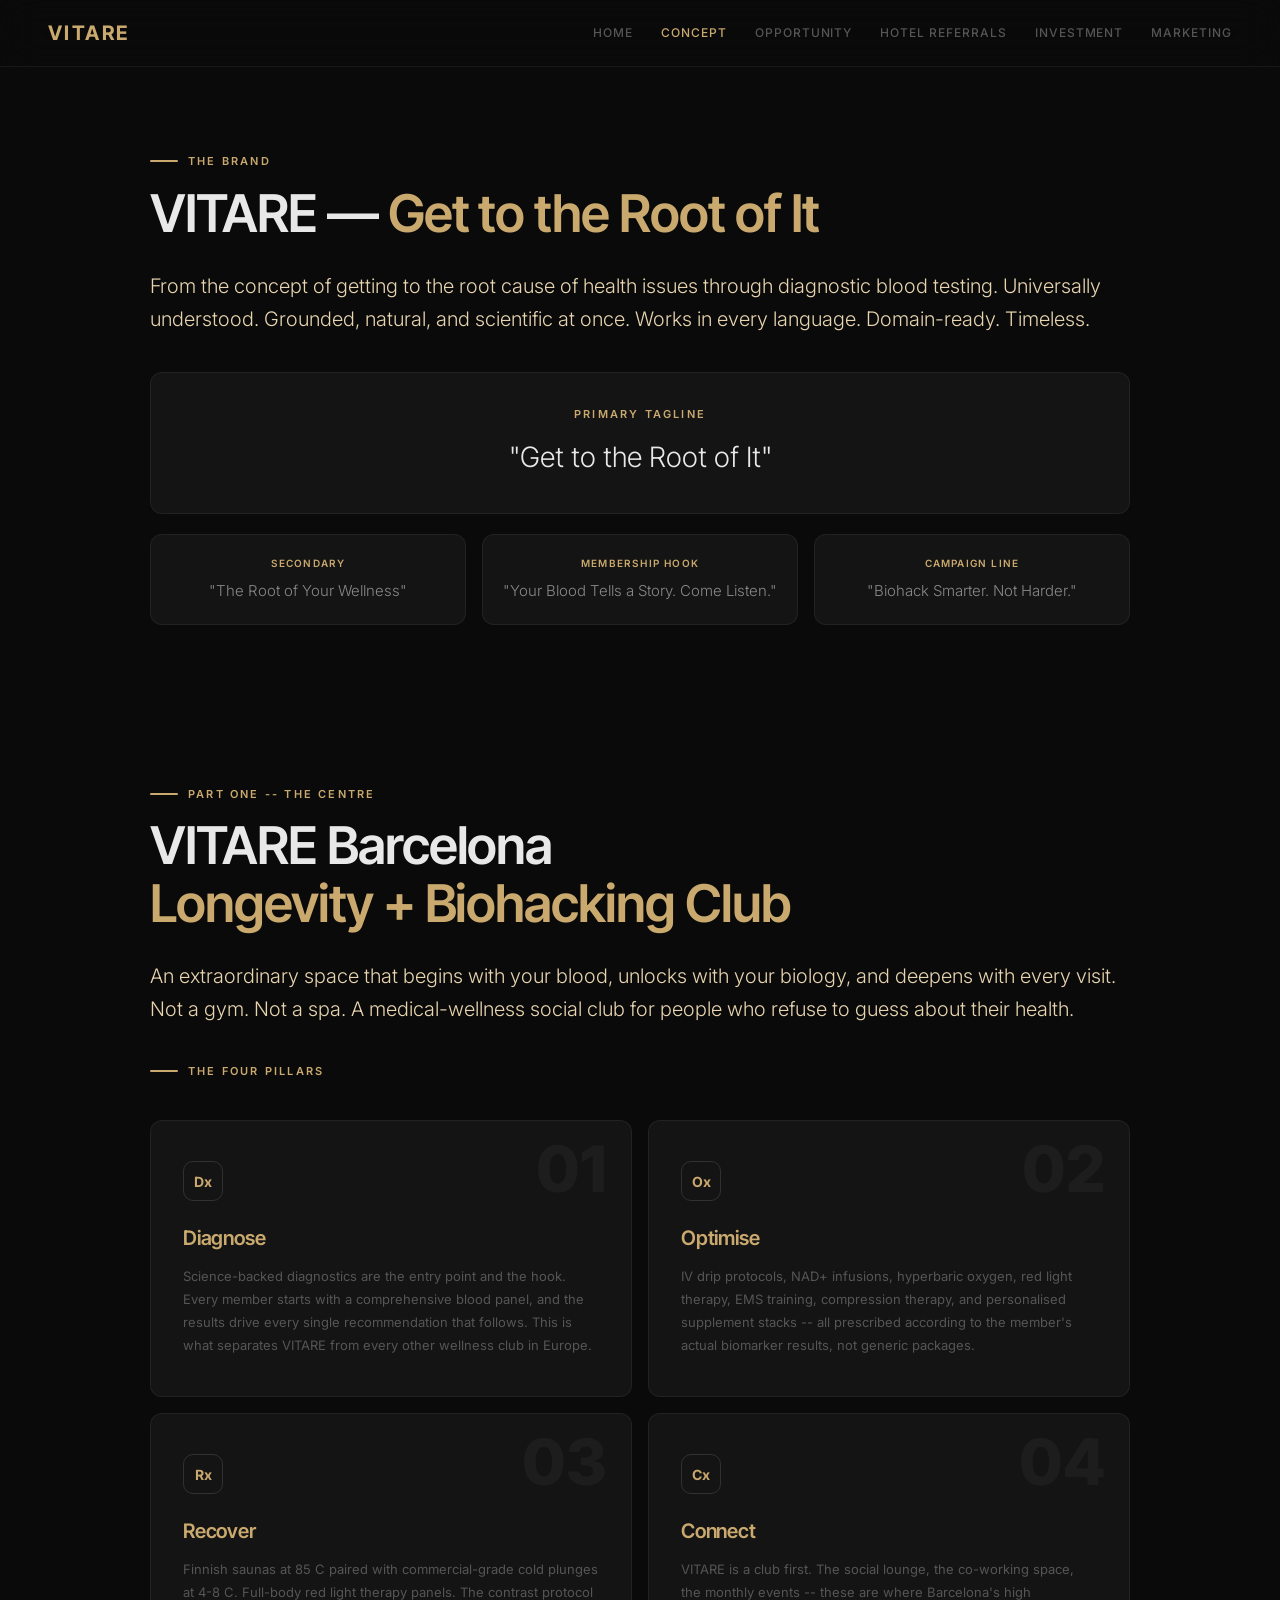
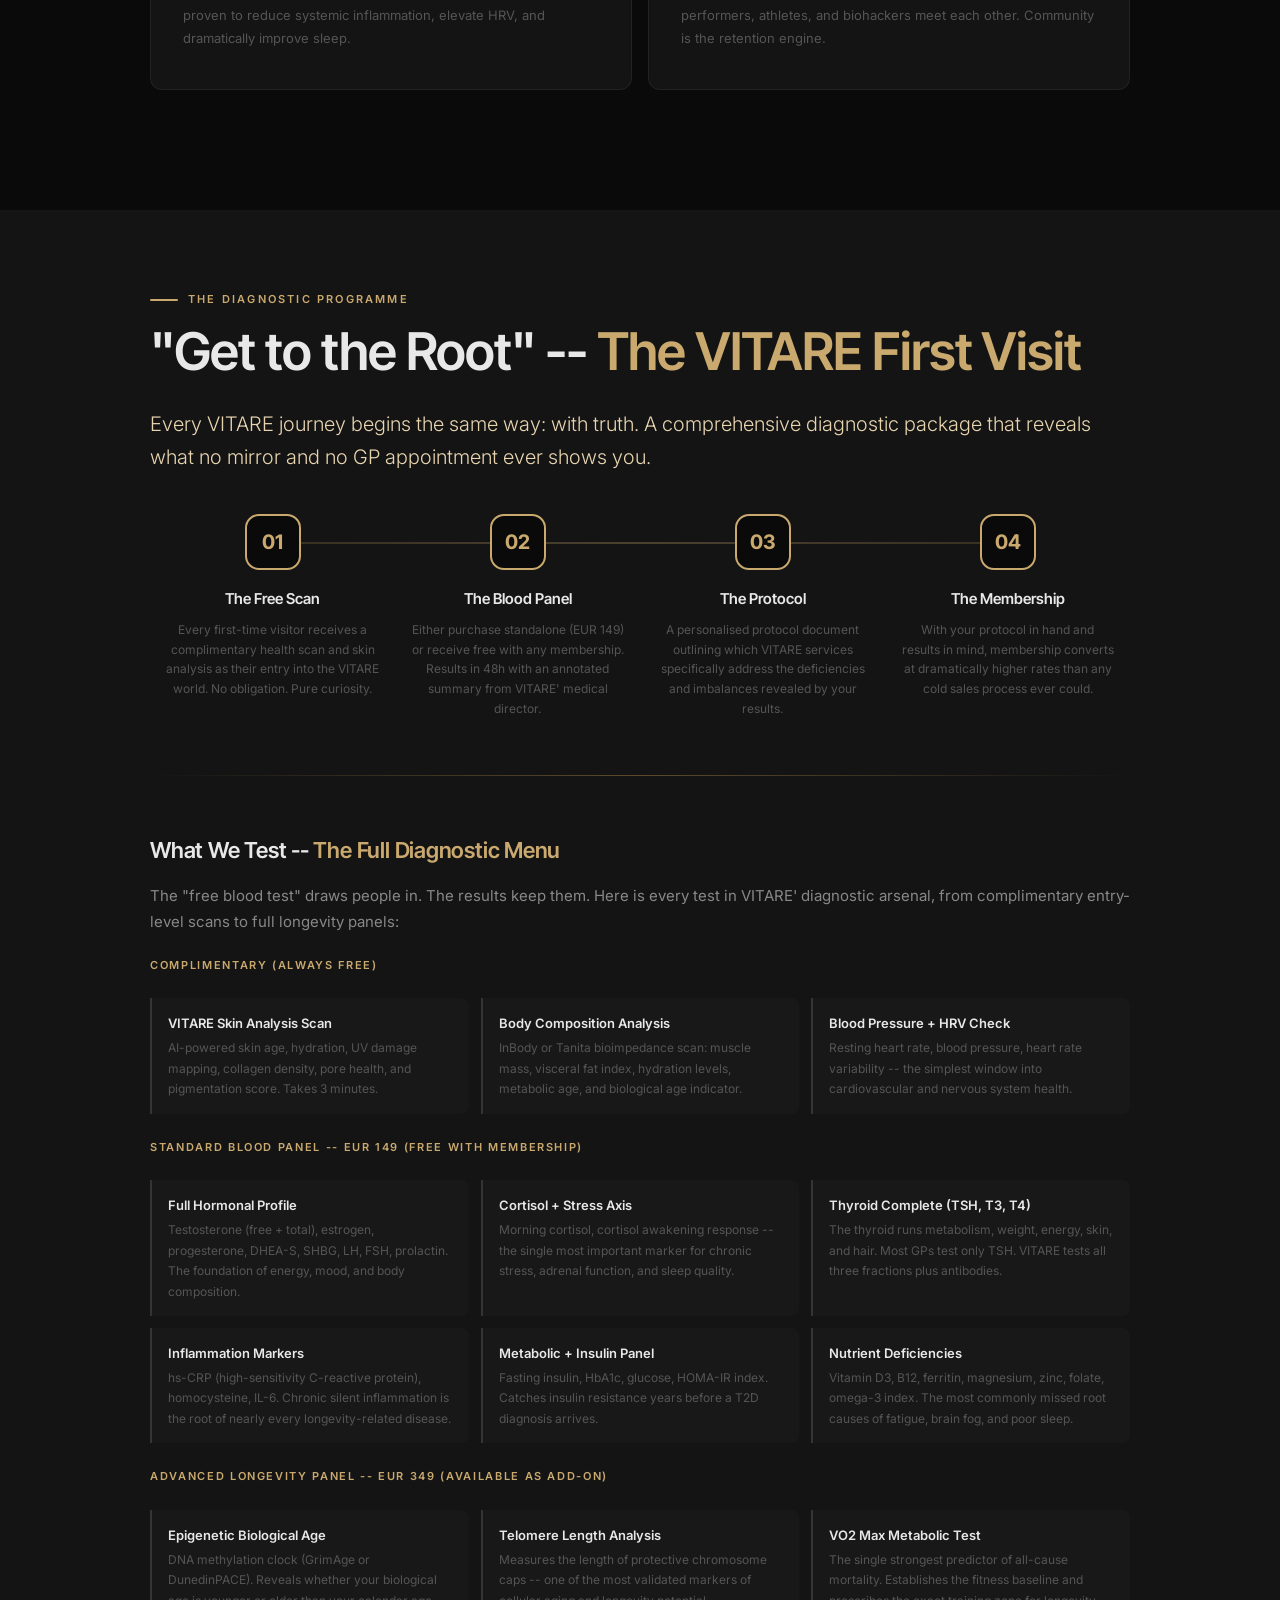
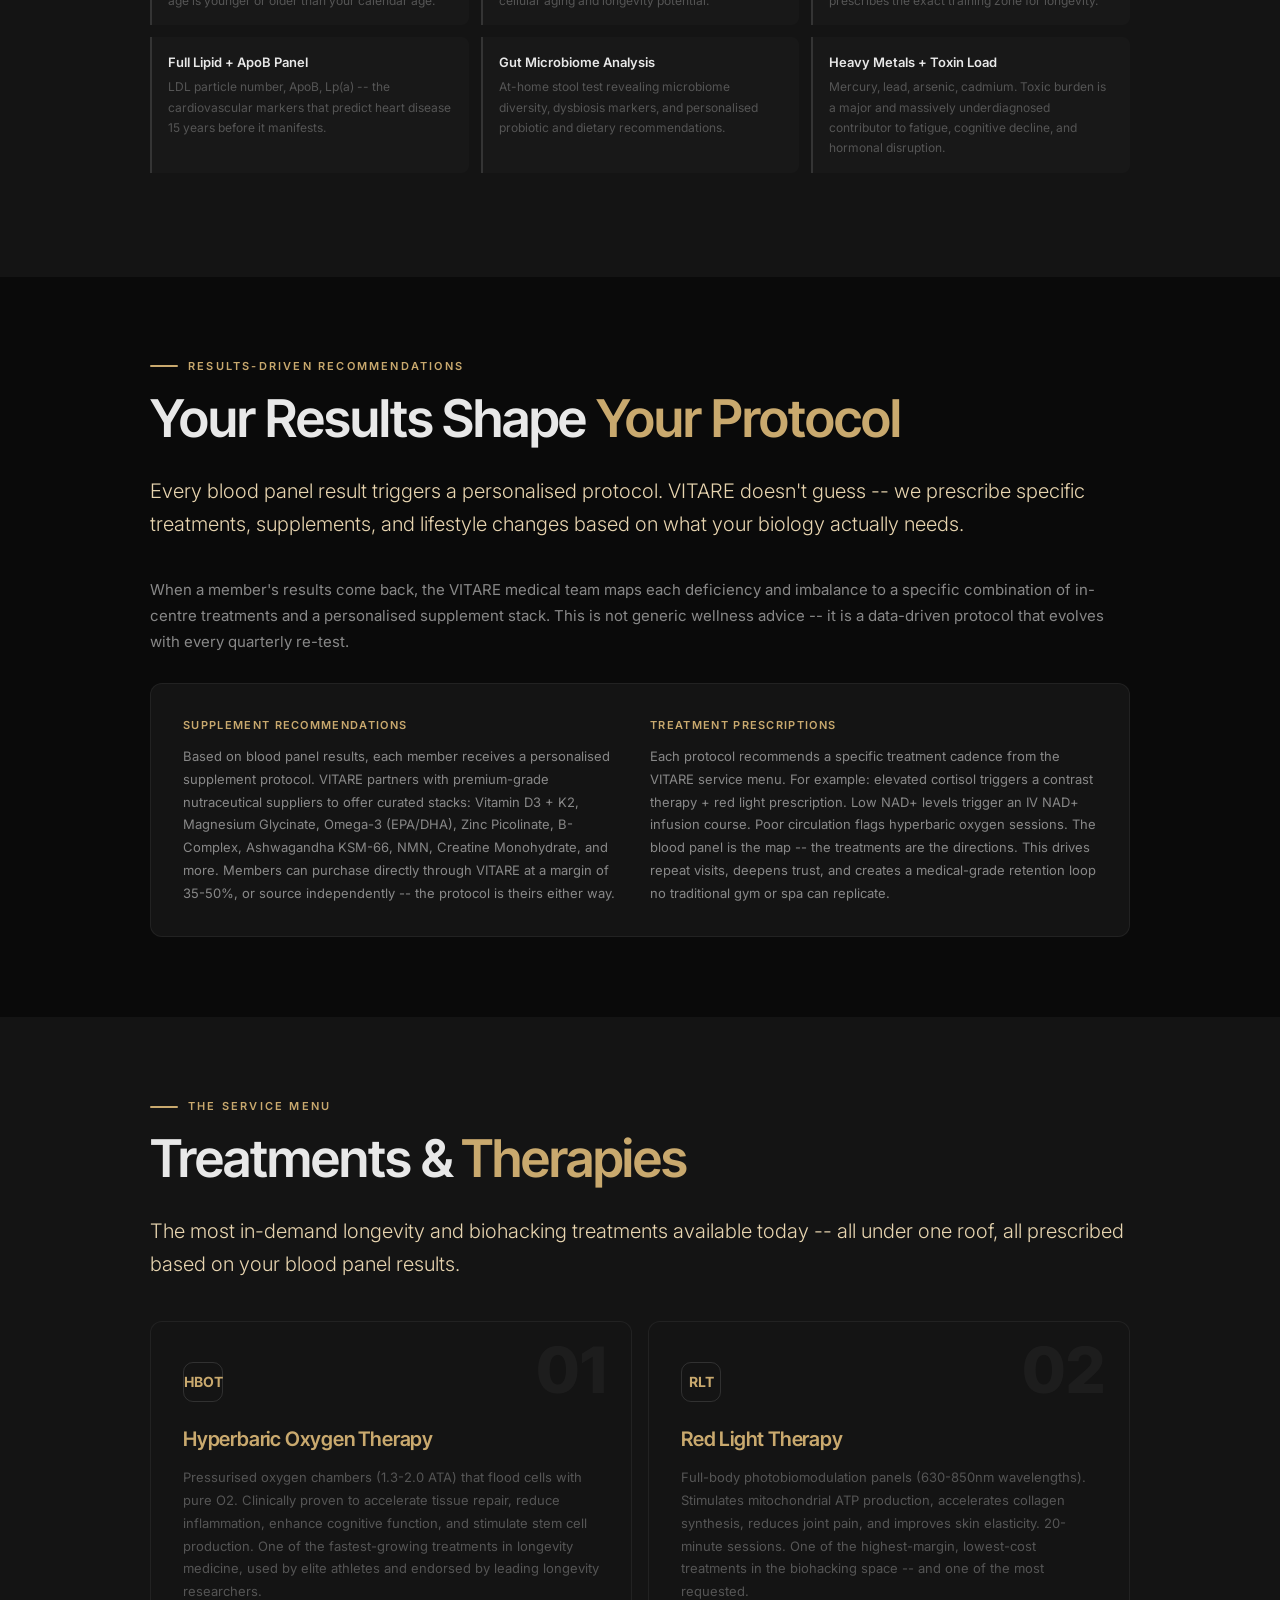
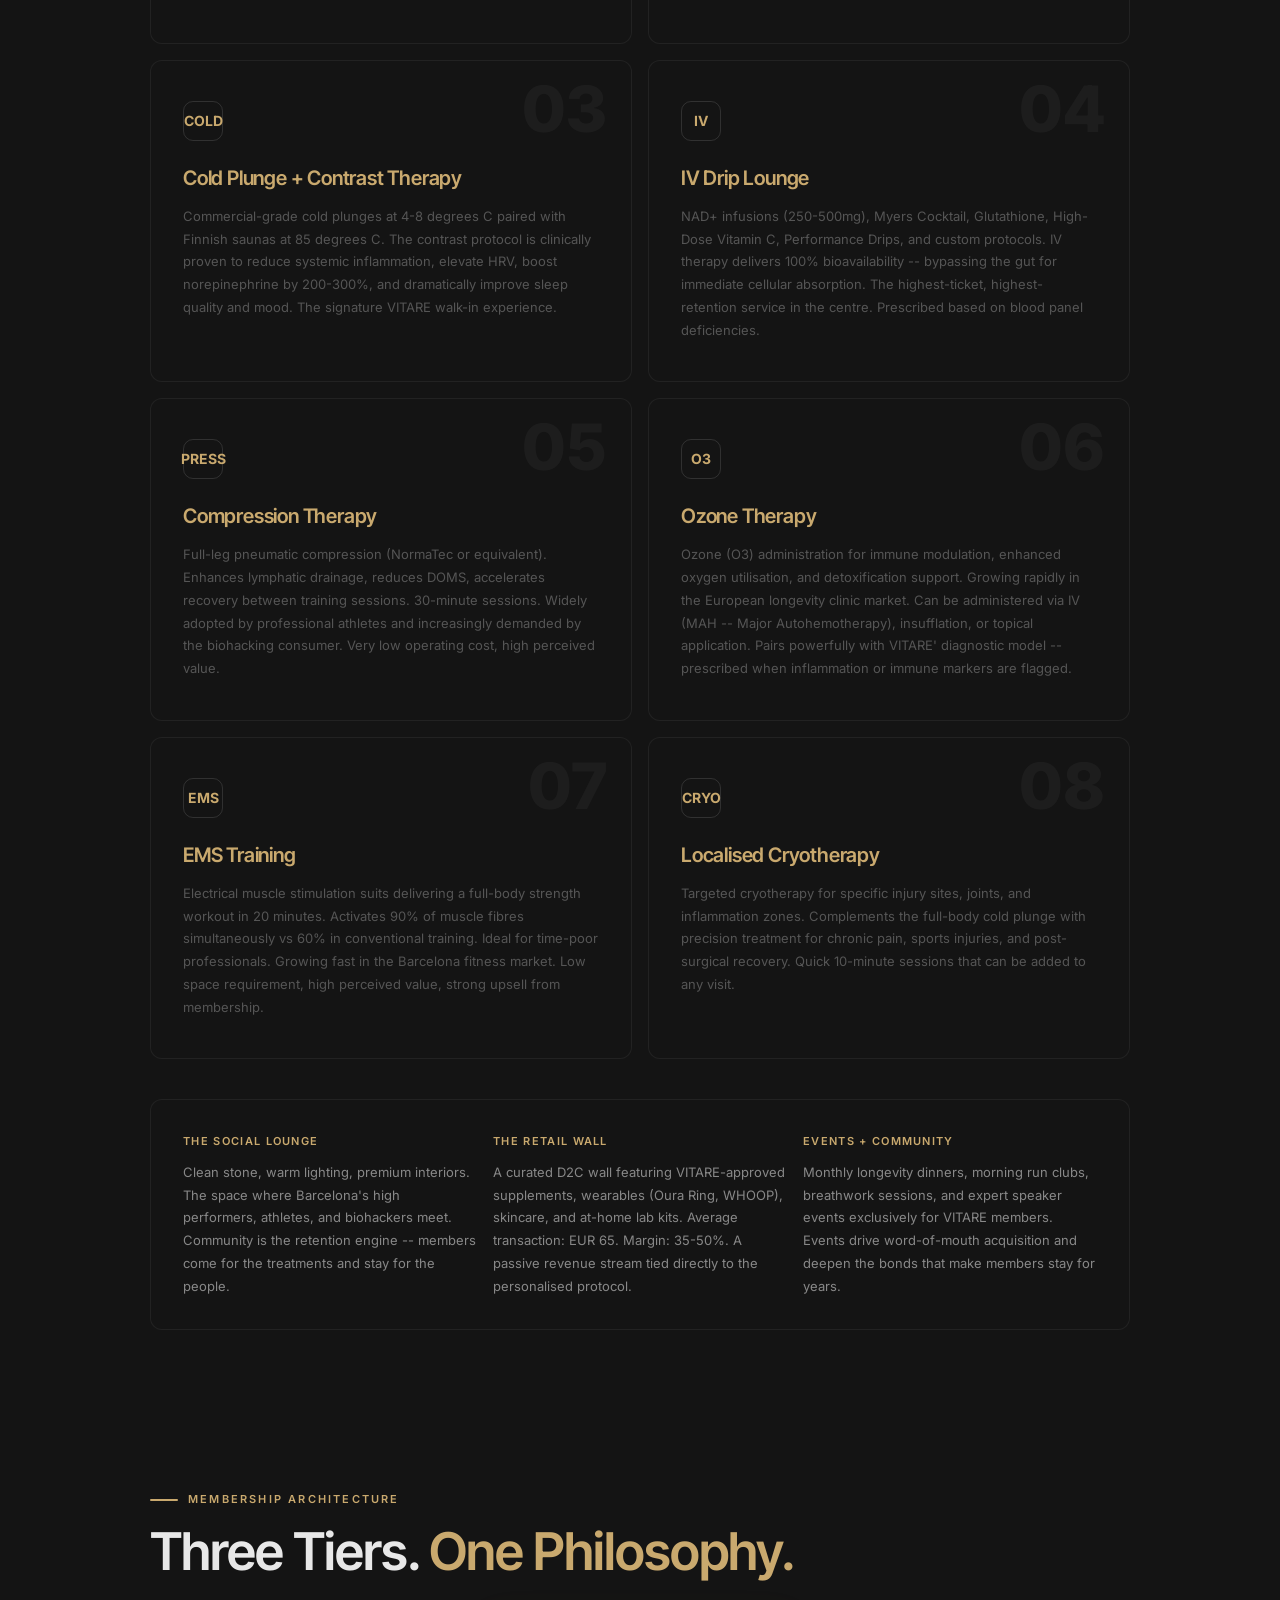
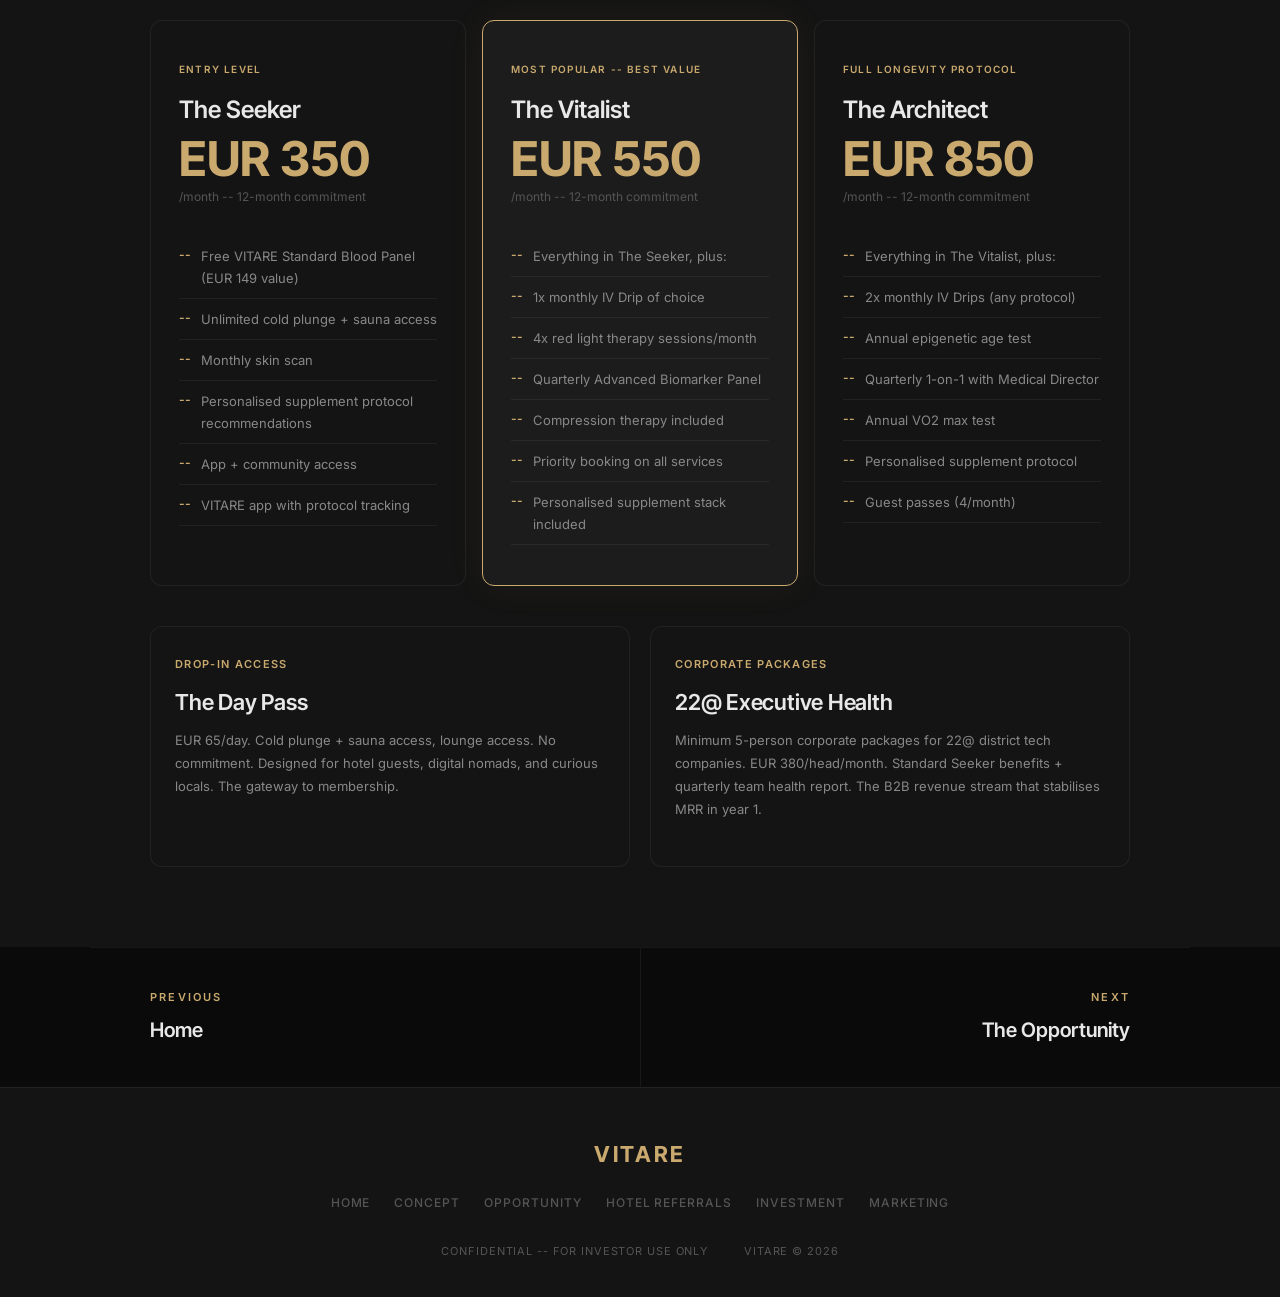
==== commit 285fe19c: "Replace hotel model with hotel referral partnerships + apply 80/20 investor/management split" ====
--- a/concept.html
+++ b/concept.html
@@ -19,7 +19,7 @@
     <a href="index.html">Home</a>
     <a href="concept.html" class="active">Concept</a>
     <a href="opportunity.html">Opportunity</a>
-    <a href="hotel.html">Hotels</a>
+    <a href="hotel.html">Hotel Referrals</a>
     <a href="investment.html">Investment</a>
     <a href="marketing.html">Marketing</a>
   </div>
@@ -372,7 +372,7 @@
       <a href="index.html">Home</a>
       <a href="concept.html">Concept</a>
       <a href="opportunity.html">Opportunity</a>
-      <a href="hotel.html">Hotels</a>
+      <a href="hotel.html">Hotel Referrals</a>
       <a href="investment.html">Investment</a>
       <a href="marketing.html">Marketing</a>
     </div>
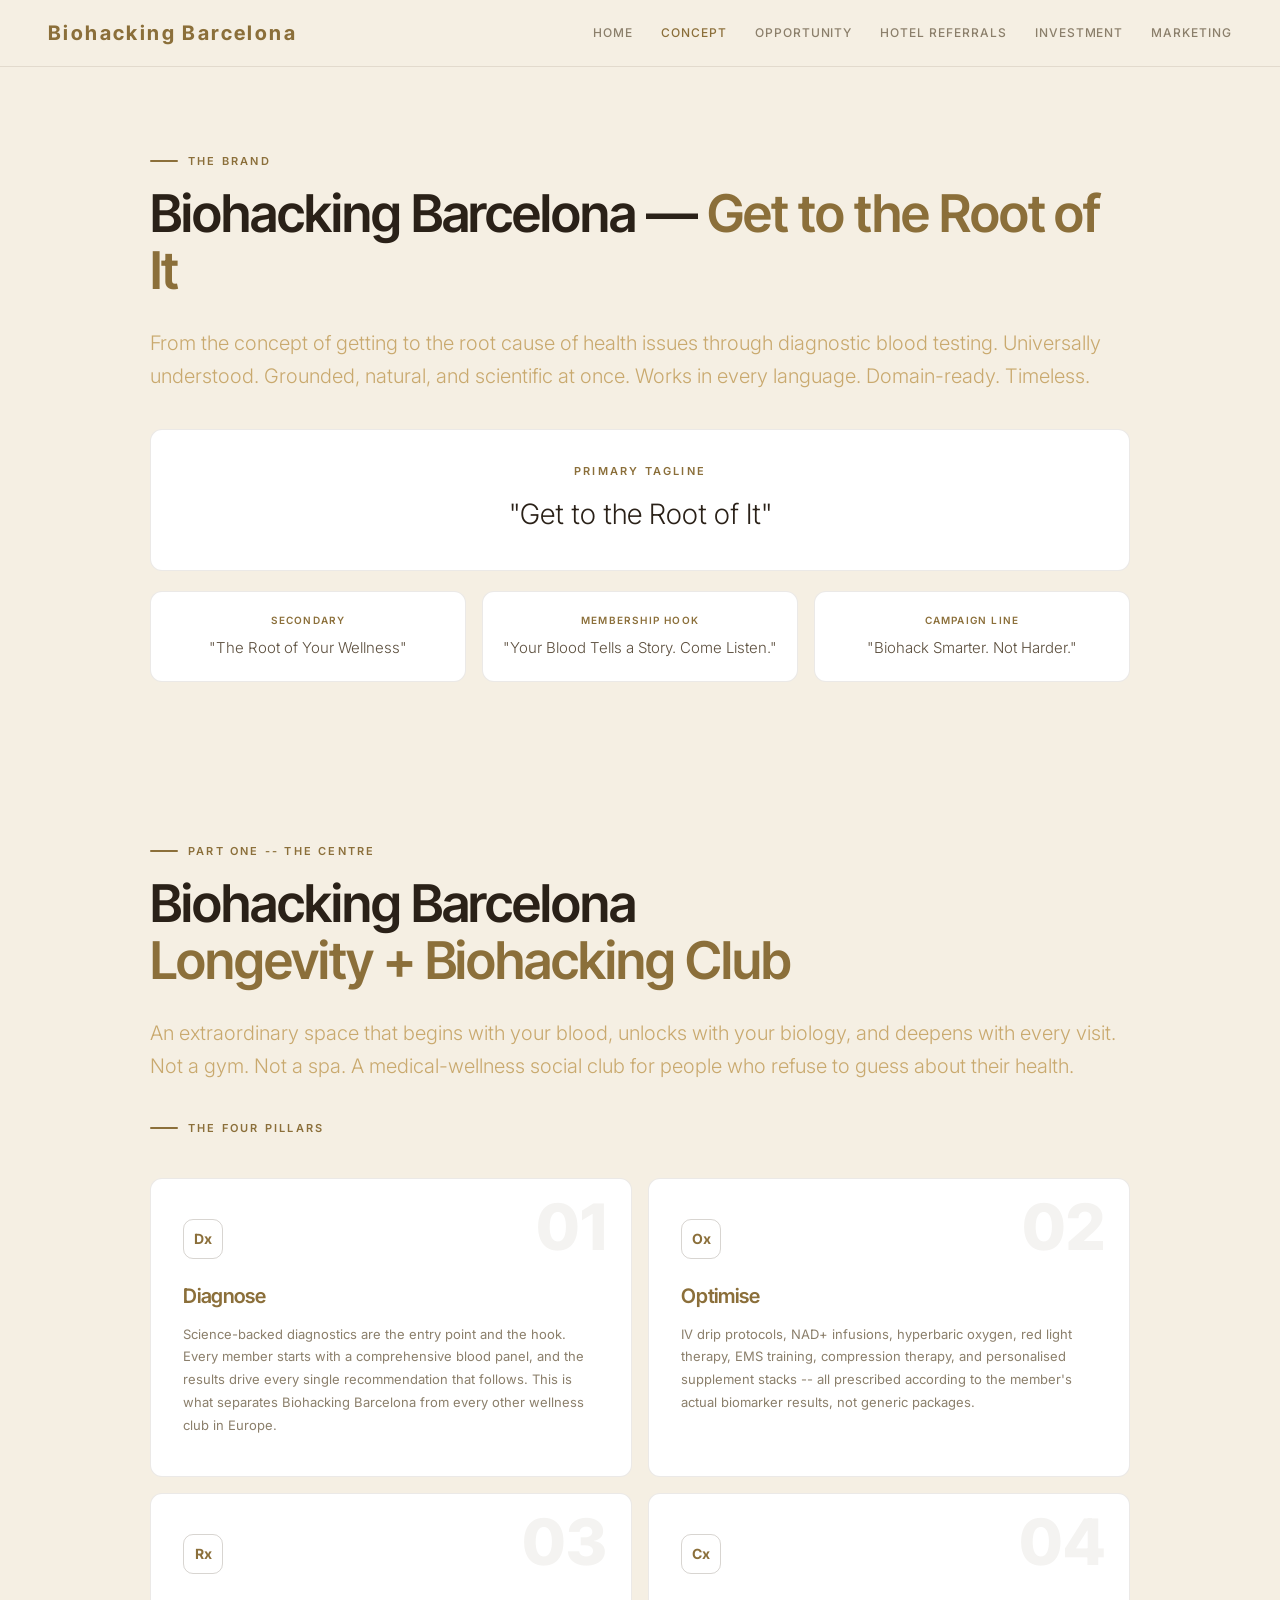
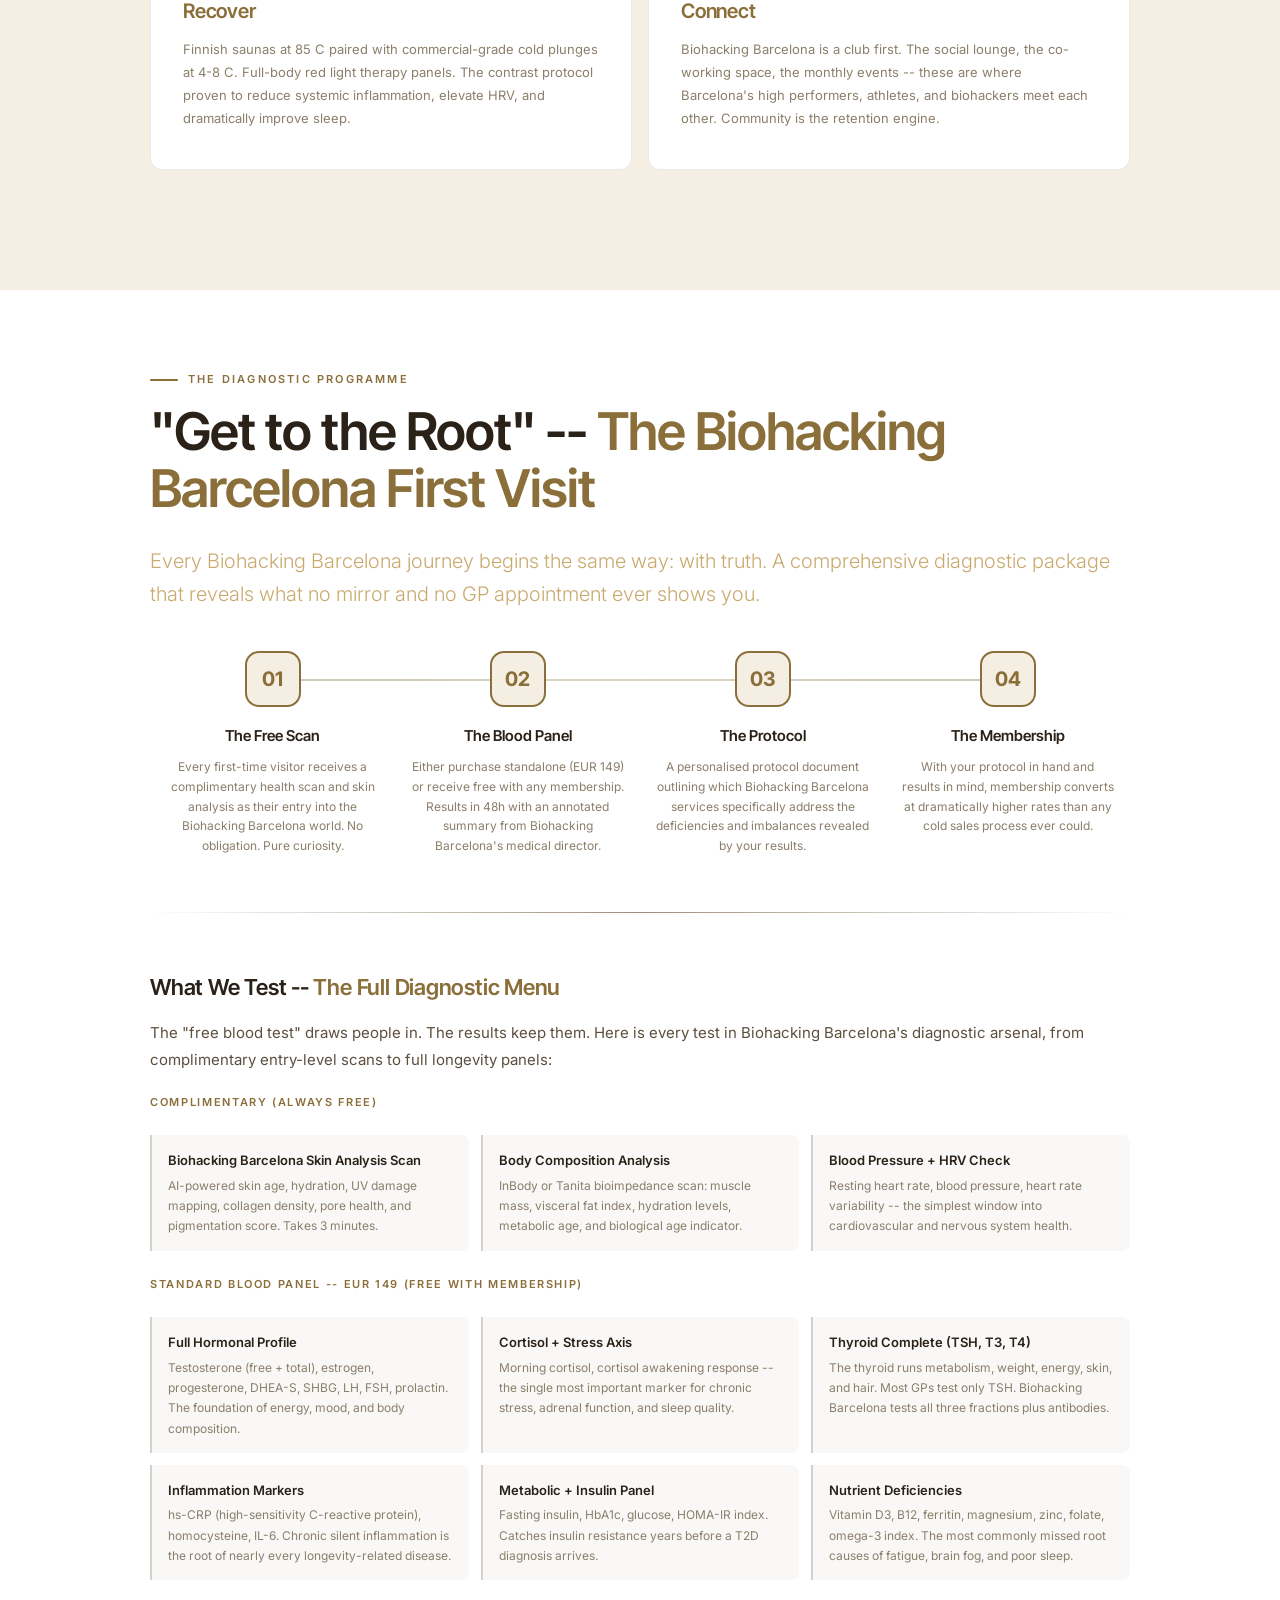
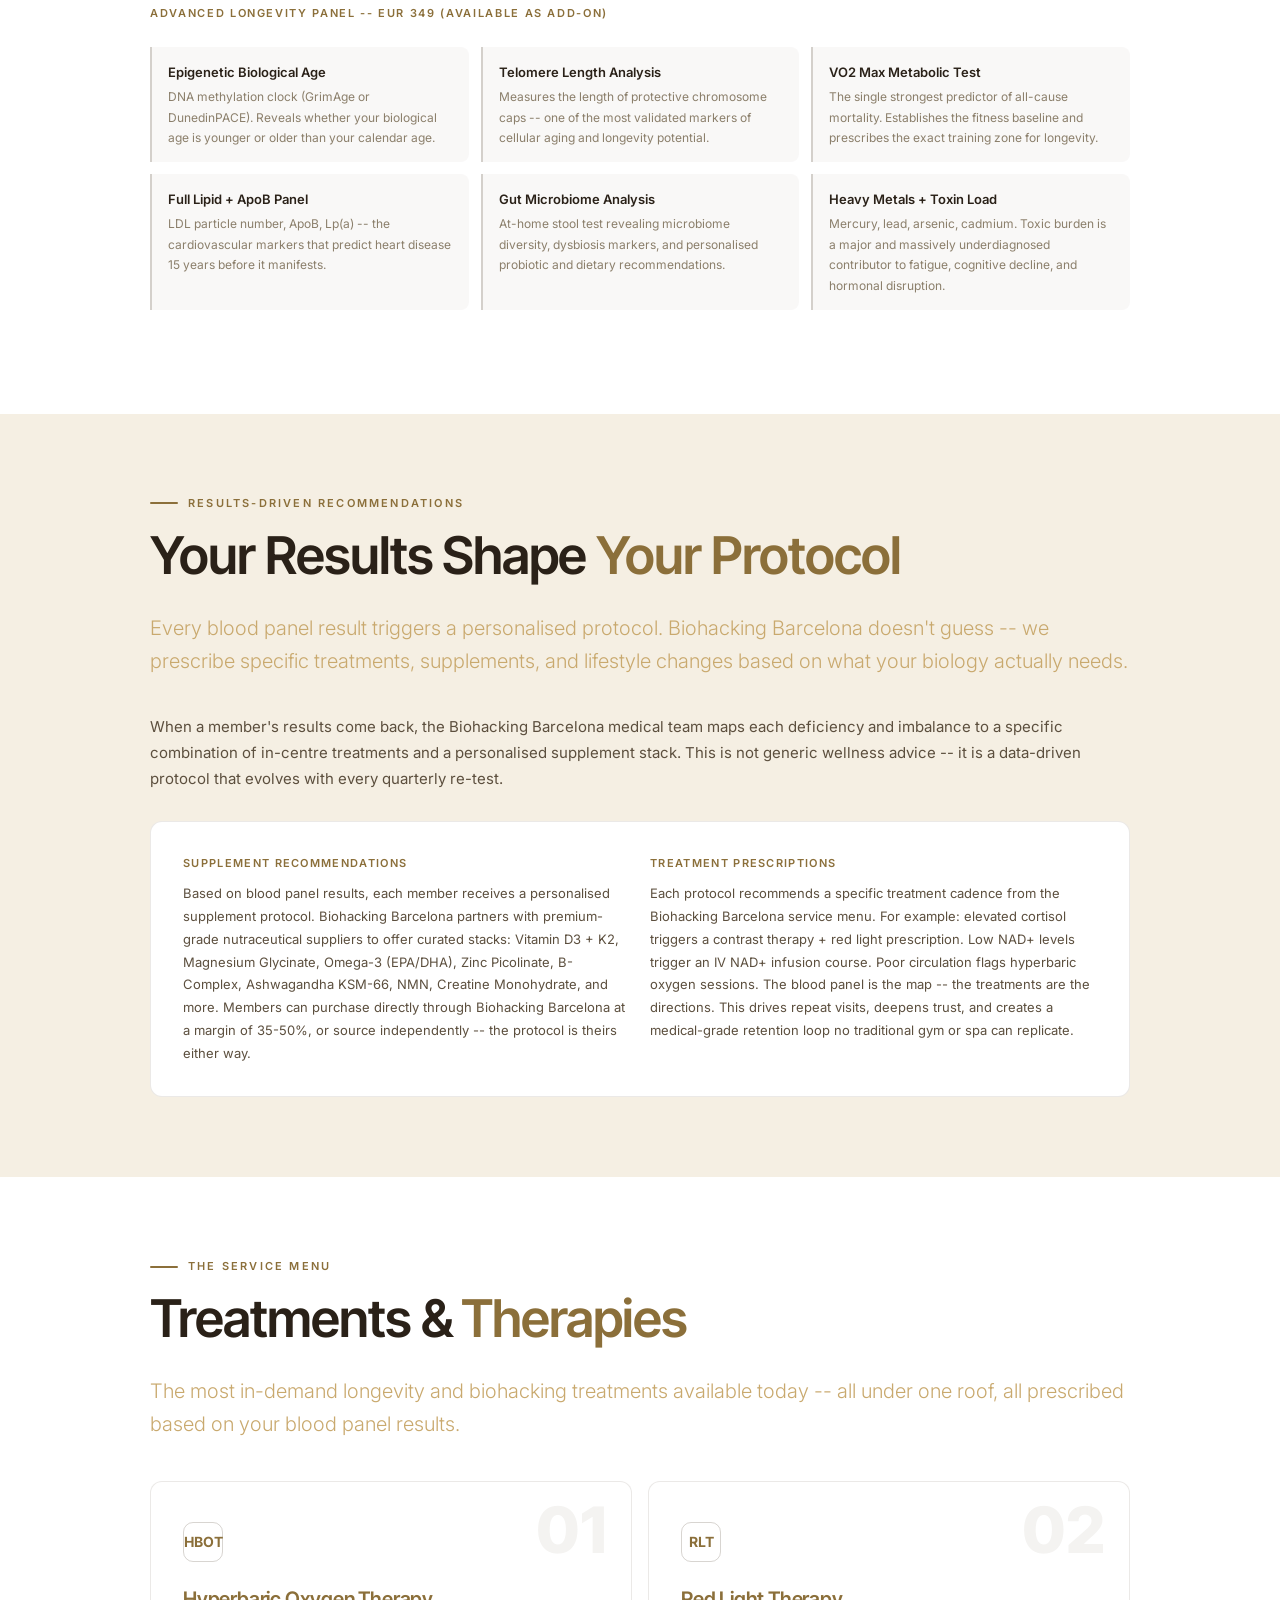
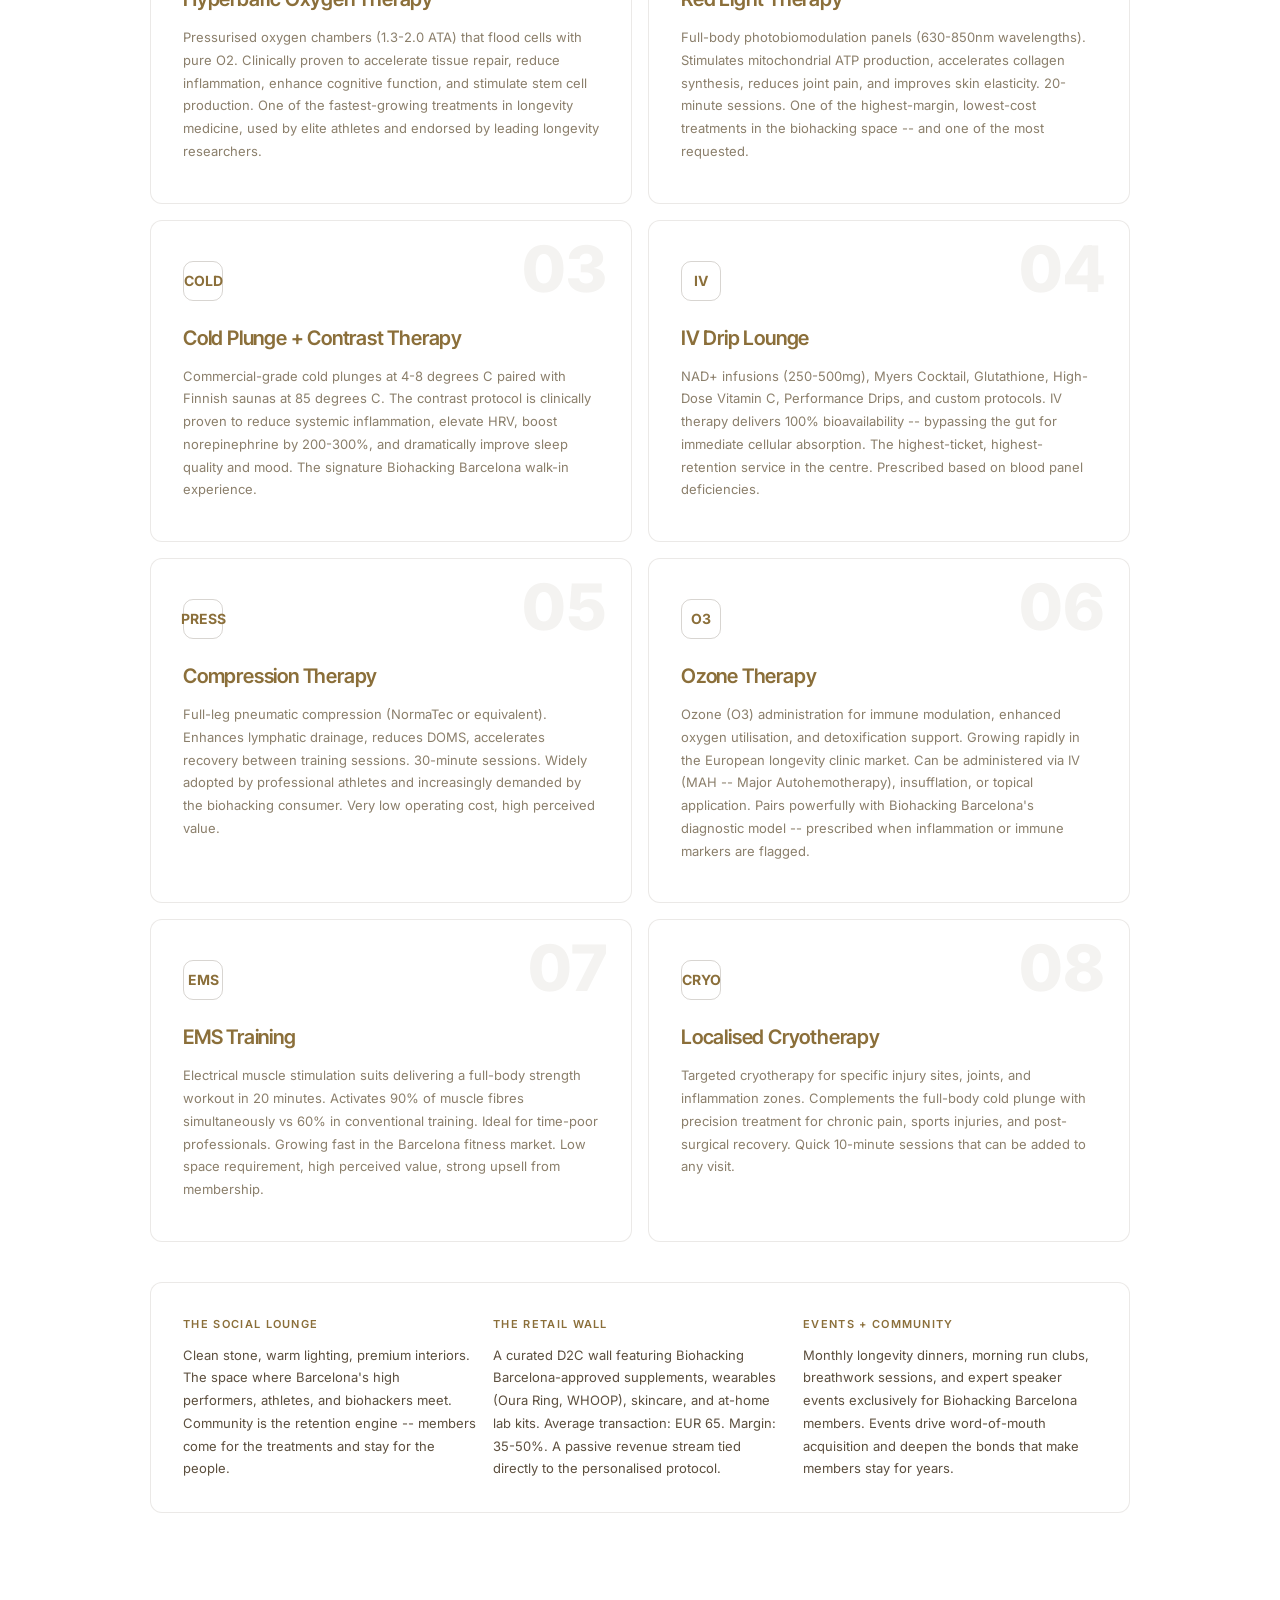
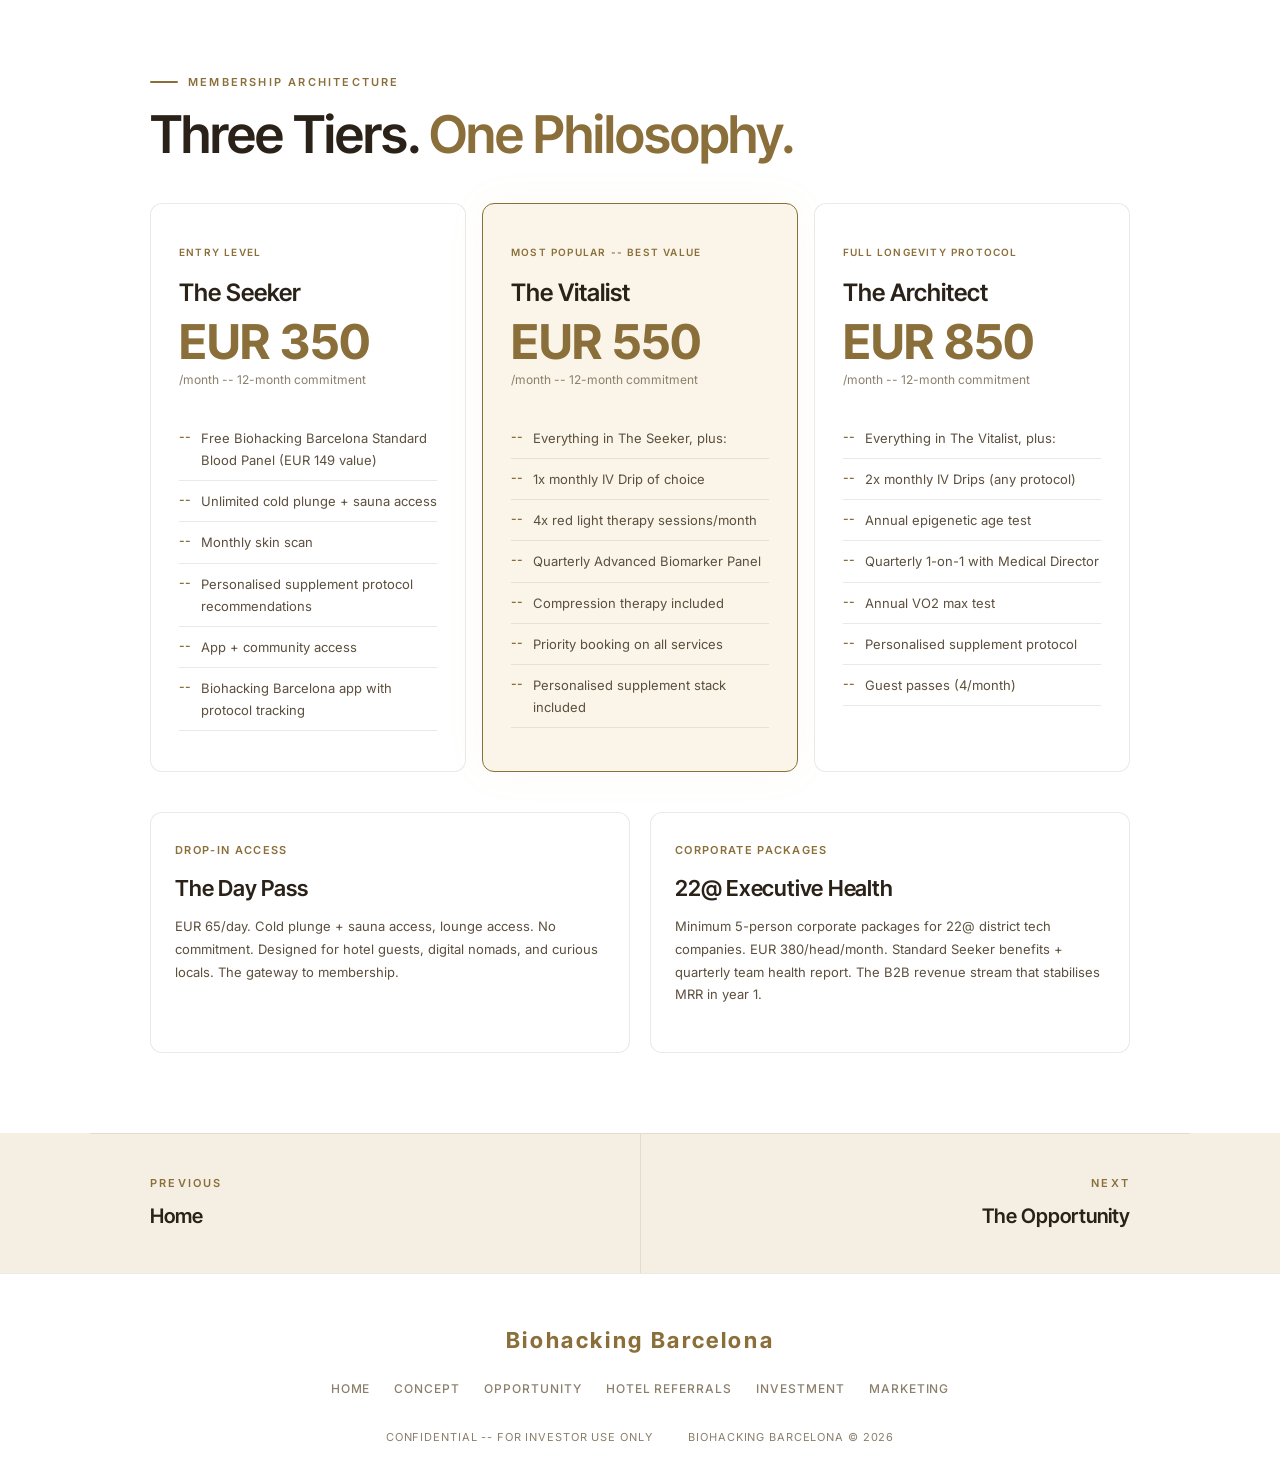
==== commit 30af2eb3: "Rebrand to Biohacking Barcelona + switch to light beige theme" ====
--- a/concept.html
+++ b/concept.html
@@ -3,7 +3,7 @@
 <head>
 <meta charset="UTF-8">
 <meta name="viewport" content="width=device-width, initial-scale=1.0">
-<title>The Concept -- VITARE</title>
+<title>The Concept -- Biohacking Barcelona</title>
 <link rel="preconnect" href="https://fonts.googleapis.com">
 <link rel="preconnect" href="https://fonts.gstatic.com" crossorigin>
 <link href="https://fonts.googleapis.com/css2?family=Inter+Tight:ital,wght@0,200;0,300;0,400;0,500;0,600;0,700;0,800;1,300;1,400&family=Inter:wght@200;300;400;500;600;700;800&display=swap" rel="stylesheet">
@@ -11,7 +11,7 @@
 </head>
 <body>
 <nav class="nav">
-  <a href="index.html" class="nav-logo">VITARE</a>
+  <a href="index.html" class="nav-logo">Biohacking Barcelona</a>
   <button class="nav-toggle" aria-label="Menu">
     <span></span><span></span><span></span>
   </button>
@@ -30,7 +30,7 @@
 <!-- THE BRAND -->
 <div class="section">
   <div class="eyebrow">The Brand</div>
-  <h2>VITARE — <em>Get to the Root of It</em></h2>
+  <h2>Biohacking Barcelona — <em>Get to the Root of It</em></h2>
   <p class="lead">From the concept of getting to the root cause of health issues through diagnostic blood testing. Universally understood. Grounded, natural, and scientific at once. Works in every language. Domain-ready. Timeless.</p>
   <div class="tagline-box">
     <div class="tagline-box-label">Primary Tagline</div>
@@ -55,7 +55,7 @@
 <!-- PART 1: THE CONCEPT -->
 <div class="section">
   <div class="eyebrow">Part One -- The Centre</div>
-  <h2>VITARE Barcelona<br><em>Longevity + Biohacking Club</em></h2>
+  <h2>Biohacking Barcelona<br><em>Longevity + Biohacking Club</em></h2>
   <p class="lead">An extraordinary space that begins with your blood, unlocks with your biology, and deepens with every visit. Not a gym. Not a spa. A medical-wellness social club for people who refuse to guess about their health.</p>
   <!-- FOUR PILLARS -->
   <div class="eyebrow">The Four Pillars</div>
@@ -64,7 +64,7 @@
       <div class="pillar-number">01</div>
       <div class="pillar-icon">Dx</div>
       <h3><em>Diagnose</em></h3>
-      <p>Science-backed diagnostics are the entry point and the hook. Every member starts with a comprehensive blood panel, and the results drive every single recommendation that follows. This is what separates VITARE from every other wellness club in Europe.</p>
+      <p>Science-backed diagnostics are the entry point and the hook. Every member starts with a comprehensive blood panel, and the results drive every single recommendation that follows. This is what separates Biohacking Barcelona from every other wellness club in Europe.</p>
     </div>
     <div class="pillar">
       <div class="pillar-number">02</div>
@@ -82,7 +82,7 @@
       <div class="pillar-number">04</div>
       <div class="pillar-icon">Cx</div>
       <h3><em>Connect</em></h3>
-      <p>VITARE is a club first. The social lounge, the co-working space, the monthly events -- these are where Barcelona's high performers, athletes, and biohackers meet each other. Community is the retention engine.</p>
+      <p>Biohacking Barcelona is a club first. The social lounge, the co-working space, the monthly events -- these are where Barcelona's high performers, athletes, and biohackers meet each other. Community is the retention engine.</p>
     </div>
   </div>
 </div>
@@ -91,23 +91,23 @@
 <div class="section-alt full-bleed">
   <div class="section-alt-inner">
     <div class="eyebrow">The Diagnostic Programme</div>
-    <h2>"Get to the Root" -- <em>The VITARE First Visit</em></h2>
-    <p class="lead">Every VITARE journey begins the same way: with truth. A comprehensive diagnostic package that reveals what no mirror and no GP appointment ever shows you.</p>
+    <h2>"Get to the Root" -- <em>The Biohacking Barcelona First Visit</em></h2>
+    <p class="lead">Every Biohacking Barcelona journey begins the same way: with truth. A comprehensive diagnostic package that reveals what no mirror and no GP appointment ever shows you.</p>
     <div class="journey-steps">
       <div class="journey-step">
         <div class="step-num">01</div>
         <h4>The Free Scan</h4>
-        <p>Every first-time visitor receives a complimentary health scan and skin analysis as their entry into the VITARE world. No obligation. Pure curiosity.</p>
+        <p>Every first-time visitor receives a complimentary health scan and skin analysis as their entry into the Biohacking Barcelona world. No obligation. Pure curiosity.</p>
       </div>
       <div class="journey-step">
         <div class="step-num">02</div>
         <h4>The Blood Panel</h4>
-        <p>Either purchase standalone (EUR 149) or receive free with any membership. Results in 48h with an annotated summary from VITARE' medical director.</p>
+        <p>Either purchase standalone (EUR 149) or receive free with any membership. Results in 48h with an annotated summary from Biohacking Barcelona's medical director.</p>
       </div>
       <div class="journey-step">
         <div class="step-num">03</div>
         <h4>The Protocol</h4>
-        <p>A personalised protocol document outlining which VITARE services specifically address the deficiencies and imbalances revealed by your results.</p>
+        <p>A personalised protocol document outlining which Biohacking Barcelona services specifically address the deficiencies and imbalances revealed by your results.</p>
       </div>
       <div class="journey-step">
         <div class="step-num">04</div>
@@ -117,11 +117,11 @@
     </div>
     <div class="divider divider-gold"></div>
     <h3>What We Test -- <em>The Full Diagnostic Menu</em></h3>
-    <p>The "free blood test" draws people in. The results keep them. Here is every test in VITARE' diagnostic arsenal, from complimentary entry-level scans to full longevity panels:</p>
+    <p>The "free blood test" draws people in. The results keep them. Here is every test in Biohacking Barcelona's diagnostic arsenal, from complimentary entry-level scans to full longevity panels:</p>
     <div class="test-category-label">Complimentary (Always Free)</div>
     <div class="tests-grid">
       <div class="test-item">
-        <div class="test-title">VITARE Skin Analysis Scan</div>
+        <div class="test-title">Biohacking Barcelona Skin Analysis Scan</div>
         <div class="test-desc">AI-powered skin age, hydration, UV damage mapping, collagen density, pore health, and pigmentation score. Takes 3 minutes.</div>
       </div>
       <div class="test-item">
@@ -145,7 +145,7 @@
       </div>
       <div class="test-item">
         <div class="test-title">Thyroid Complete (TSH, T3, T4)</div>
-        <div class="test-desc">The thyroid runs metabolism, weight, energy, skin, and hair. Most GPs test only TSH. VITARE tests all three fractions plus antibodies.</div>
+        <div class="test-desc">The thyroid runs metabolism, weight, energy, skin, and hair. Most GPs test only TSH. Biohacking Barcelona tests all three fractions plus antibodies.</div>
       </div>
       <div class="test-item">
         <div class="test-title">Inflammation Markers</div>
@@ -194,18 +194,18 @@
 <div class="section">
   <div class="eyebrow">Results-Driven Recommendations</div>
   <h2>Your Results Shape <em>Your Protocol</em></h2>
-  <p class="lead">Every blood panel result triggers a personalised protocol. VITARE doesn't guess -- we prescribe specific treatments, supplements, and lifestyle changes based on what your biology actually needs.</p>
-  <p>When a member's results come back, the VITARE medical team maps each deficiency and imbalance to a specific combination of in-centre treatments and a personalised supplement stack. This is not generic wellness advice -- it is a data-driven protocol that evolves with every quarterly re-test.</p>
+  <p class="lead">Every blood panel result triggers a personalised protocol. Biohacking Barcelona doesn't guess -- we prescribe specific treatments, supplements, and lifestyle changes based on what your biology actually needs.</p>
+  <p>When a member's results come back, the Biohacking Barcelona medical team maps each deficiency and imbalance to a specific combination of in-centre treatments and a personalised supplement stack. This is not generic wellness advice -- it is a data-driven protocol that evolves with every quarterly re-test.</p>
 
   <div class="content-block" style="margin-top: 28px;">
     <div class="inline-grid-2">
       <div>
         <div class="content-block-label">Supplement Recommendations</div>
-        <p>Based on blood panel results, each member receives a personalised supplement protocol. VITARE partners with premium-grade nutraceutical suppliers to offer curated stacks: Vitamin D3 + K2, Magnesium Glycinate, Omega-3 (EPA/DHA), Zinc Picolinate, B-Complex, Ashwagandha KSM-66, NMN, Creatine Monohydrate, and more. Members can purchase directly through VITARE at a margin of 35-50%, or source independently -- the protocol is theirs either way.</p>
+        <p>Based on blood panel results, each member receives a personalised supplement protocol. Biohacking Barcelona partners with premium-grade nutraceutical suppliers to offer curated stacks: Vitamin D3 + K2, Magnesium Glycinate, Omega-3 (EPA/DHA), Zinc Picolinate, B-Complex, Ashwagandha KSM-66, NMN, Creatine Monohydrate, and more. Members can purchase directly through Biohacking Barcelona at a margin of 35-50%, or source independently -- the protocol is theirs either way.</p>
       </div>
       <div>
         <div class="content-block-label">Treatment Prescriptions</div>
-        <p>Each protocol recommends a specific treatment cadence from the VITARE service menu. For example: elevated cortisol triggers a contrast therapy + red light prescription. Low NAD+ levels trigger an IV NAD+ infusion course. Poor circulation flags hyperbaric oxygen sessions. The blood panel is the map -- the treatments are the directions. This drives repeat visits, deepens trust, and creates a medical-grade retention loop no traditional gym or spa can replicate.</p>
+        <p>Each protocol recommends a specific treatment cadence from the Biohacking Barcelona service menu. For example: elevated cortisol triggers a contrast therapy + red light prescription. Low NAD+ levels trigger an IV NAD+ infusion course. Poor circulation flags hyperbaric oxygen sessions. The blood panel is the map -- the treatments are the directions. This drives repeat visits, deepens trust, and creates a medical-grade retention loop no traditional gym or spa can replicate.</p>
       </div>
     </div>
   </div>
@@ -235,7 +235,7 @@
         <div class="pillar-number">03</div>
         <div class="pillar-icon">COLD</div>
         <h3><em>Cold Plunge + Contrast Therapy</em></h3>
-        <p>Commercial-grade cold plunges at 4-8 degrees C paired with Finnish saunas at 85 degrees C. The contrast protocol is clinically proven to reduce systemic inflammation, elevate HRV, boost norepinephrine by 200-300%, and dramatically improve sleep quality and mood. The signature VITARE walk-in experience.</p>
+        <p>Commercial-grade cold plunges at 4-8 degrees C paired with Finnish saunas at 85 degrees C. The contrast protocol is clinically proven to reduce systemic inflammation, elevate HRV, boost norepinephrine by 200-300%, and dramatically improve sleep quality and mood. The signature Biohacking Barcelona walk-in experience.</p>
       </div>
       <div class="pillar">
         <div class="pillar-number">04</div>
@@ -253,7 +253,7 @@
         <div class="pillar-number">06</div>
         <div class="pillar-icon">O3</div>
         <h3><em>Ozone Therapy</em></h3>
-        <p>Ozone (O3) administration for immune modulation, enhanced oxygen utilisation, and detoxification support. Growing rapidly in the European longevity clinic market. Can be administered via IV (MAH -- Major Autohemotherapy), insufflation, or topical application. Pairs powerfully with VITARE' diagnostic model -- prescribed when inflammation or immune markers are flagged.</p>
+        <p>Ozone (O3) administration for immune modulation, enhanced oxygen utilisation, and detoxification support. Growing rapidly in the European longevity clinic market. Can be administered via IV (MAH -- Major Autohemotherapy), insufflation, or topical application. Pairs powerfully with Biohacking Barcelona's diagnostic model -- prescribed when inflammation or immune markers are flagged.</p>
       </div>
       <div class="pillar">
         <div class="pillar-number">07</div>
@@ -277,11 +277,11 @@
         </div>
         <div>
           <div class="content-block-label">The Retail Wall</div>
-          <p>A curated D2C wall featuring VITARE-approved supplements, wearables (Oura Ring, WHOOP), skincare, and at-home lab kits. Average transaction: EUR 65. Margin: 35-50%. A passive revenue stream tied directly to the personalised protocol.</p>
+          <p>A curated D2C wall featuring Biohacking Barcelona-approved supplements, wearables (Oura Ring, WHOOP), skincare, and at-home lab kits. Average transaction: EUR 65. Margin: 35-50%. A passive revenue stream tied directly to the personalised protocol.</p>
         </div>
         <div>
           <div class="content-block-label">Events + Community</div>
-          <p>Monthly longevity dinners, morning run clubs, breathwork sessions, and expert speaker events exclusively for VITARE members. Events drive word-of-mouth acquisition and deepen the bonds that make members stay for years.</p>
+          <p>Monthly longevity dinners, morning run clubs, breathwork sessions, and expert speaker events exclusively for Biohacking Barcelona members. Events drive word-of-mouth acquisition and deepen the bonds that make members stay for years.</p>
         </div>
       </div>
     </div>
@@ -300,12 +300,12 @@
         <div class="tier-price">EUR 350</div>
         <div class="tier-price-label">/month -- 12-month commitment</div>
         <ul class="tier-features">
-          <li>Free VITARE Standard Blood Panel (EUR 149 value)</li>
+          <li>Free Biohacking Barcelona Standard Blood Panel (EUR 149 value)</li>
           <li>Unlimited cold plunge + sauna access</li>
           <li>Monthly skin scan</li>
           <li>Personalised supplement protocol recommendations</li>
           <li>App + community access</li>
-          <li>VITARE app with protocol tracking</li>
+          <li>Biohacking Barcelona app with protocol tracking</li>
         </ul>
       </div>
       <div class="tier featured">
@@ -367,7 +367,7 @@
 
 <footer class="site-footer">
   <div class="footer-inner">
-    <div class="footer-brand">VITARE</div>
+    <div class="footer-brand">Biohacking Barcelona</div>
     <div class="footer-links">
       <a href="index.html">Home</a>
       <a href="concept.html">Concept</a>
@@ -378,7 +378,7 @@
     </div>
     <div class="footer-meta">
       <span>Confidential -- For Investor Use Only</span>
-      <span>VITARE &copy; 2026</span>
+      <span>Biohacking Barcelona &copy; 2026</span>
     </div>
   </div>
 </footer>
--- a/styles.css
+++ b/styles.css
@@ -1,27 +1,27 @@
 /* ============================================
-   VITARE — Investor Pitch Website
-   Modern Health-Tech Design System
+   Biohacking Barcelona — Investor Pitch Website
+   Light / Beige Design System
    ============================================ */
 
 @import url('https://fonts.googleapis.com/css2?family=Inter+Tight:ital,wght@0,200;0,300;0,400;0,500;0,600;0,700;0,800;1,300;1,400&family=Inter:wght@200;300;400;500;600;700;800&display=swap');
 
 :root {
-  --bg: #0A0A0A;
-  --surface: #141414;
-  --surface-2: #1C1C1C;
-  --border: rgba(255,255,255,0.06);
-  --border-accent: rgba(255,255,255,0.12);
-  --text: #E8E8E8;
-  --text-secondary: #888888;
-  --text-muted: #555555;
-  --accent: #C9A96E;
-  --accent-light: #E8D5B0;
-  --accent-dark: #8B6F3A;
-  --green: #4ADE80;
-  --red: #F87171;
-  --blue: #60A5FA;
-  --shadow: 0 1px 3px rgba(0,0,0,0.3);
-  --shadow-lg: 0 8px 32px rgba(0,0,0,0.4);
+  --bg: #F5EFE3;
+  --surface: #FFFFFF;
+  --surface-2: #FAF5E8;
+  --border: rgba(60,45,25,0.10);
+  --border-accent: rgba(60,45,25,0.20);
+  --text: #2A2118;
+  --text-secondary: #5C4F3E;
+  --text-muted: #8B7F6B;
+  --accent: #8B6F3A;
+  --accent-light: #C9A96E;
+  --accent-dark: #5A4422;
+  --green: #4A8B5C;
+  --red: #C24545;
+  --blue: #3B6FB8;
+  --shadow: 0 1px 3px rgba(60,45,25,0.08);
+  --shadow-lg: 0 8px 32px rgba(60,45,25,0.12);
   --radius: 12px;
   --radius-sm: 8px;
   --radius-xs: 4px;
@@ -117,7 +117,7 @@
   align-items: center;
   justify-content: space-between;
   padding: 16px 48px;
-  background: rgba(10,10,10,0.80);
+  background: rgba(245,239,227,0.85);
   backdrop-filter: blur(20px) saturate(1.2);
   -webkit-backdrop-filter: blur(20px) saturate(1.2);
   border-bottom: 1px solid var(--border);
@@ -208,12 +208,12 @@
 }
 .cover h1 {
   font-family: 'Inter Tight', sans-serif;
-  font-size: clamp(64px, 14vw, 130px);
+  font-size: clamp(48px, 10vw, 104px);
   font-weight: 800;
-  line-height: 0.9;
+  line-height: 0.92;
   letter-spacing: -0.03em;
   color: var(--text);
-  margin-bottom: 12px;
+  margin-bottom: 16px;
 }
 .cover-tagline {
   font-family: 'Inter Tight', sans-serif;
@@ -358,7 +358,7 @@
   font-family: 'Inter Tight', sans-serif;
   font-size: 64px;
   font-weight: 800;
-  color: rgba(255,255,255,0.04);
+  color: rgba(60,45,25,0.06);
   position: absolute;
   top: 16px; right: 24px;
   line-height: 1;
@@ -440,7 +440,7 @@
   padding: 14px 16px;
   transition: border-color 0.3s;
   border-radius: 0 var(--radius-sm) var(--radius-sm) 0;
-  background: rgba(255,255,255,0.02);
+  background: rgba(60,45,25,0.03);
 }
 .test-item:hover { border-color: var(--accent); }
 .test-title {
@@ -916,10 +916,10 @@
   font-weight: 600;
   letter-spacing: 0.15em;
   text-transform: uppercase;
-  color: var(--accent-light);
+  color: #FFFFFF;
   opacity: 0;
   transition: opacity 0.4s ease;
-  background: rgba(10,10,10,0.7);
+  background: rgba(42,33,24,0.78);
   padding: 4px 10px;
   border-radius: var(--radius-xs);
   backdrop-filter: blur(4px);
@@ -1312,7 +1312,7 @@
 .fin-table tbody tr {
   border-bottom: 1px solid var(--border);
 }
-.fin-table tbody tr:hover { background: rgba(255,255,255,0.02); }
+.fin-table tbody tr:hover { background: rgba(60,45,25,0.03); }
 .fin-table tbody td {
   padding: 11px 12px;
   color: var(--text-secondary);
@@ -1361,7 +1361,7 @@
   padding: 8px 12px;
 }
 .fin-table tr.tot td {
-  background: rgba(255,255,255,0.02);
+  background: rgba(60,45,25,0.04);
   font-weight: 600;
   color: var(--text);
   border-top: 1px solid var(--border-accent);
@@ -1654,7 +1654,7 @@
     display: none;
     position: fixed;
     inset: 0;
-    background: rgba(10,10,10,0.97);
+    background: rgba(245,239,227,0.97);
     flex-direction: column;
     align-items: center;
     justify-content: center;
@@ -1669,7 +1669,7 @@
   .section-alt-inner { padding: 48px 20px; }
   .vibe-section { padding: 48px 20px; }
   .cover { padding: 80px 20px 48px; }
-  .cover h1 { font-size: clamp(48px, 14vw, 80px); }
+  .cover h1 { font-size: clamp(40px, 11vw, 64px); }
 
   .name-grid,
   .pillars-grid,
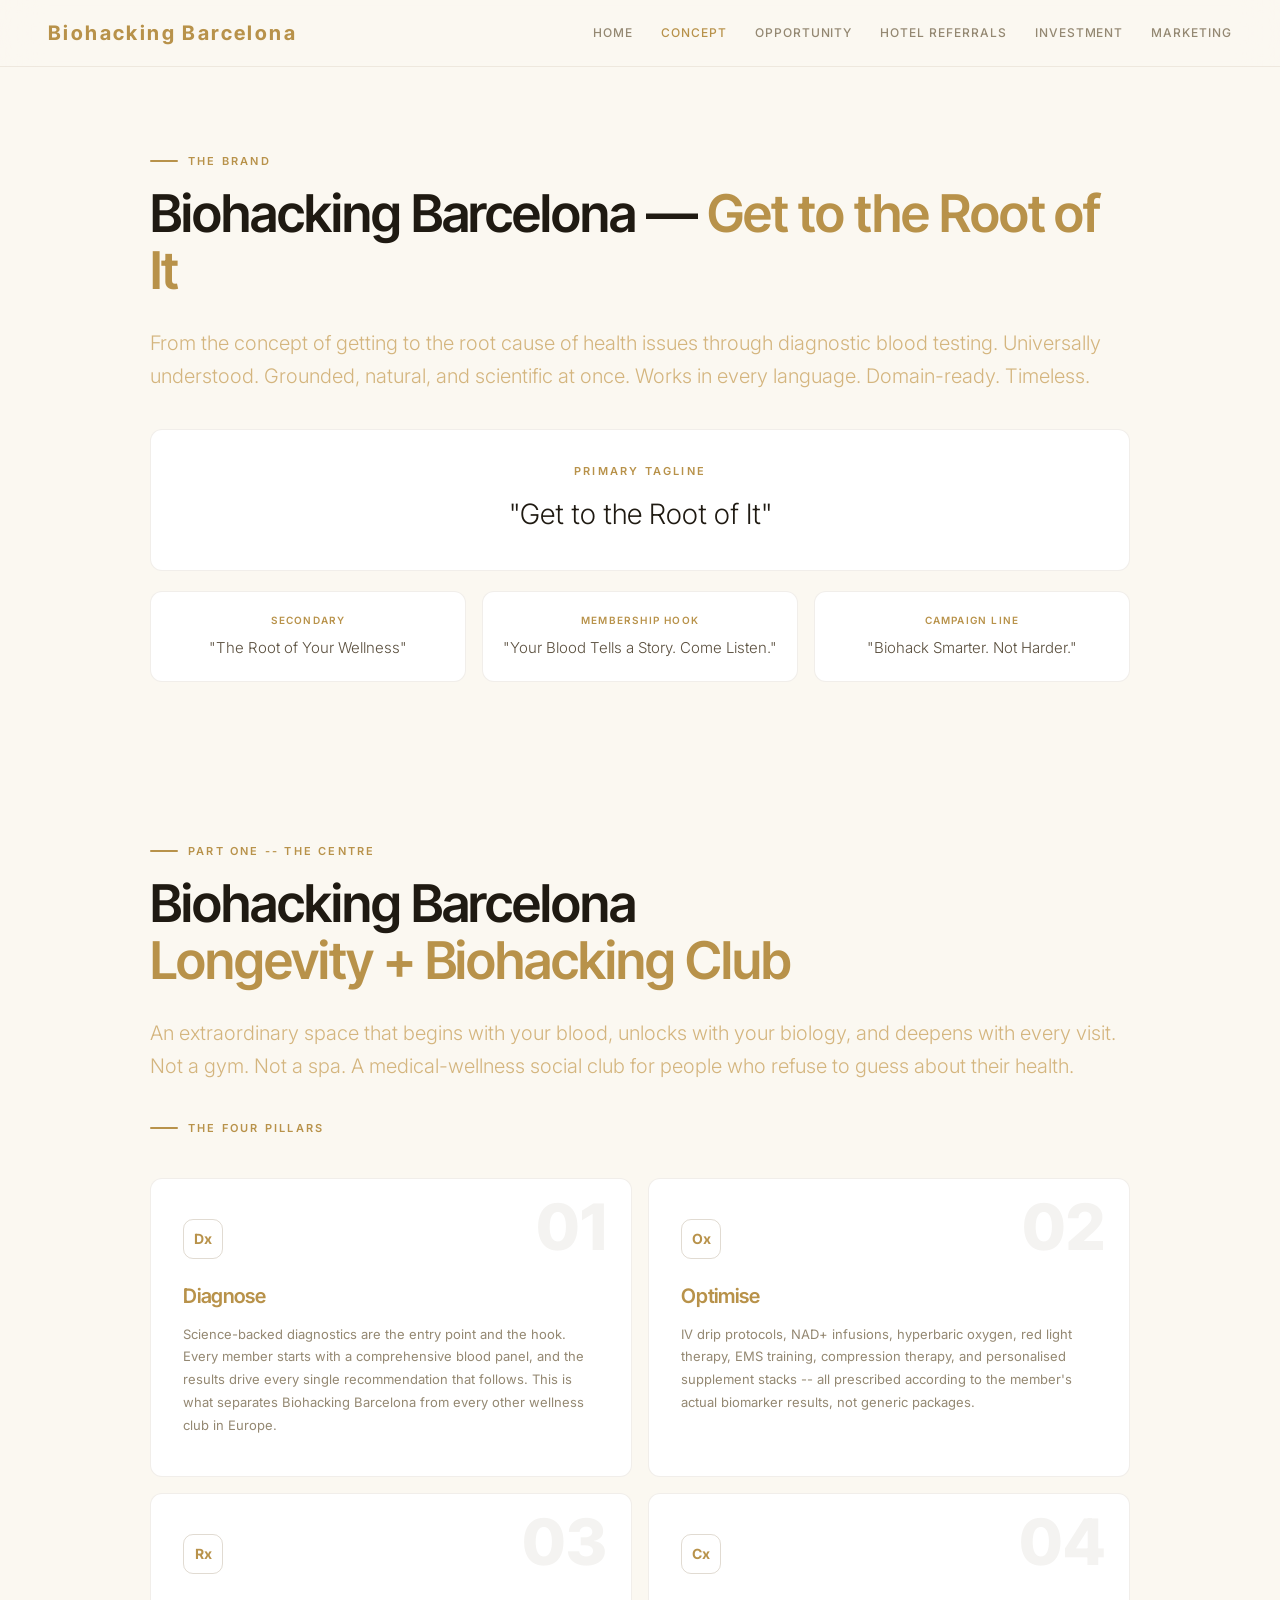
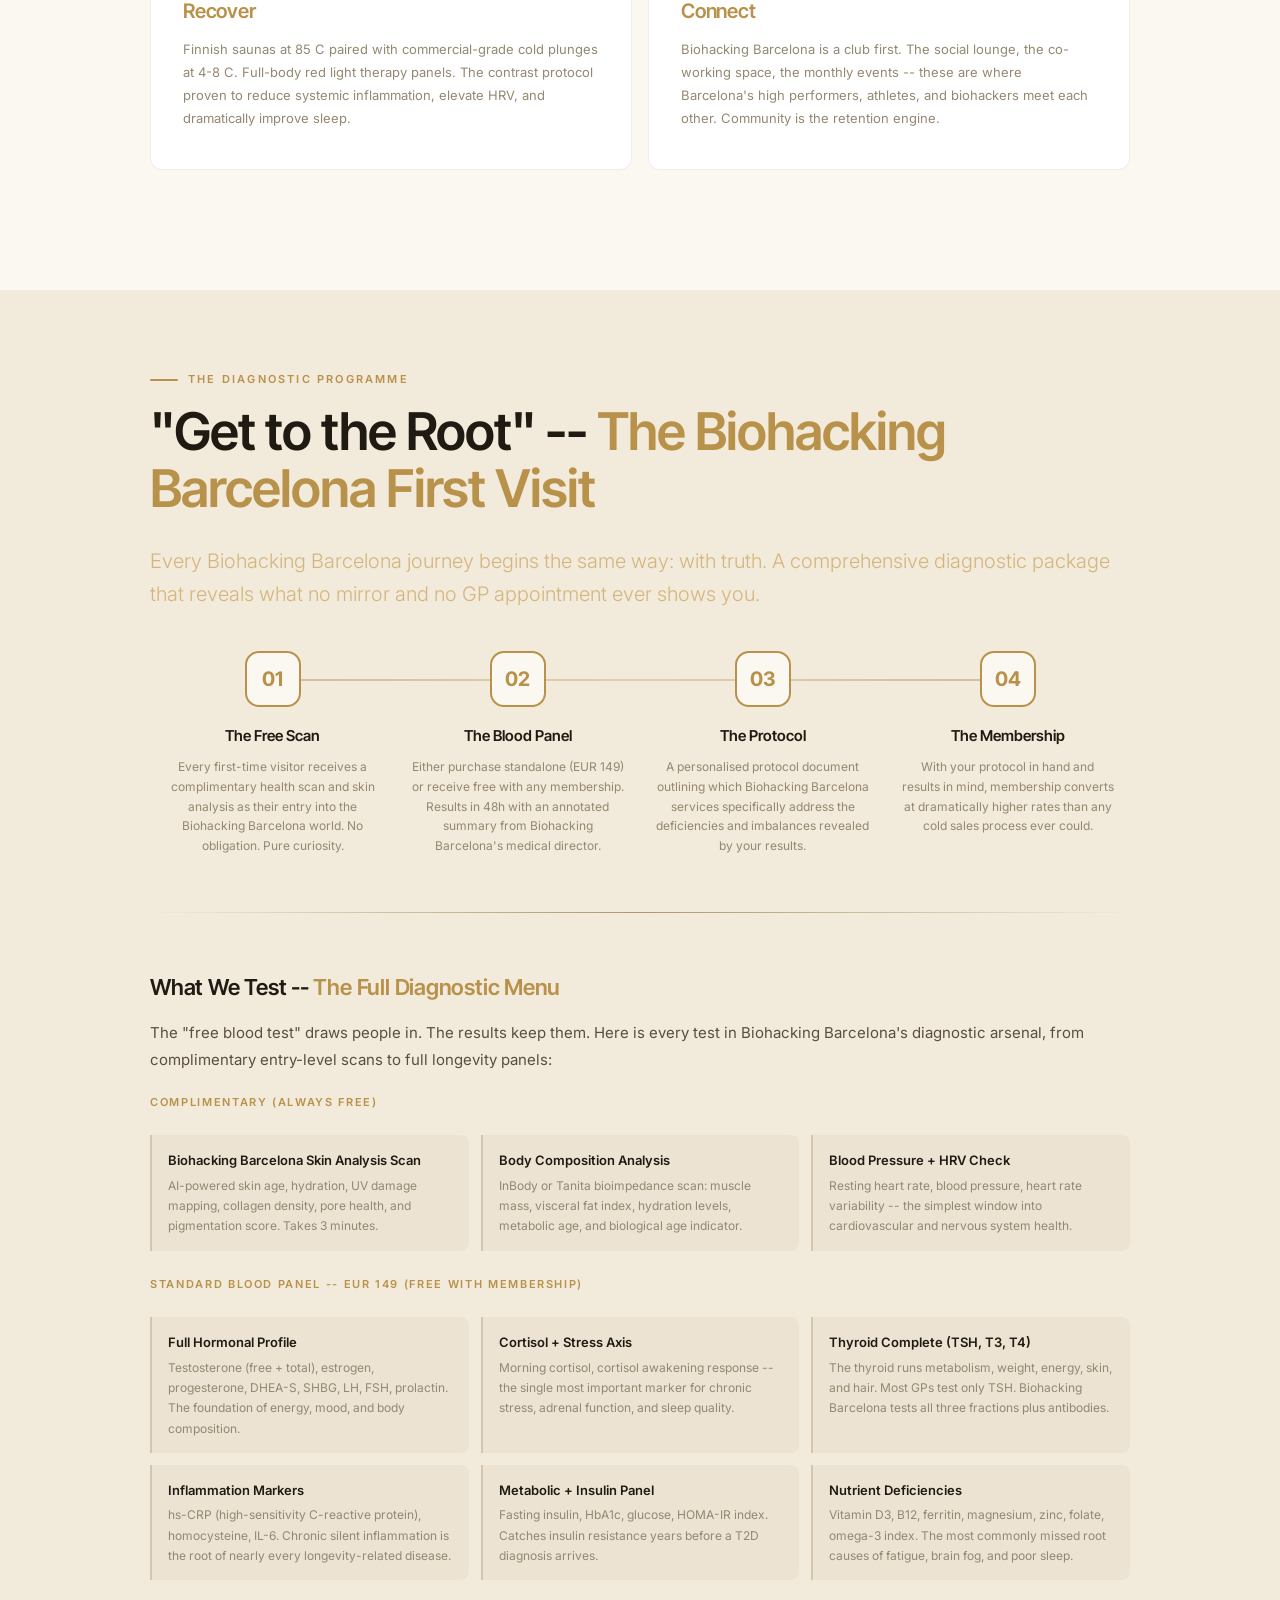
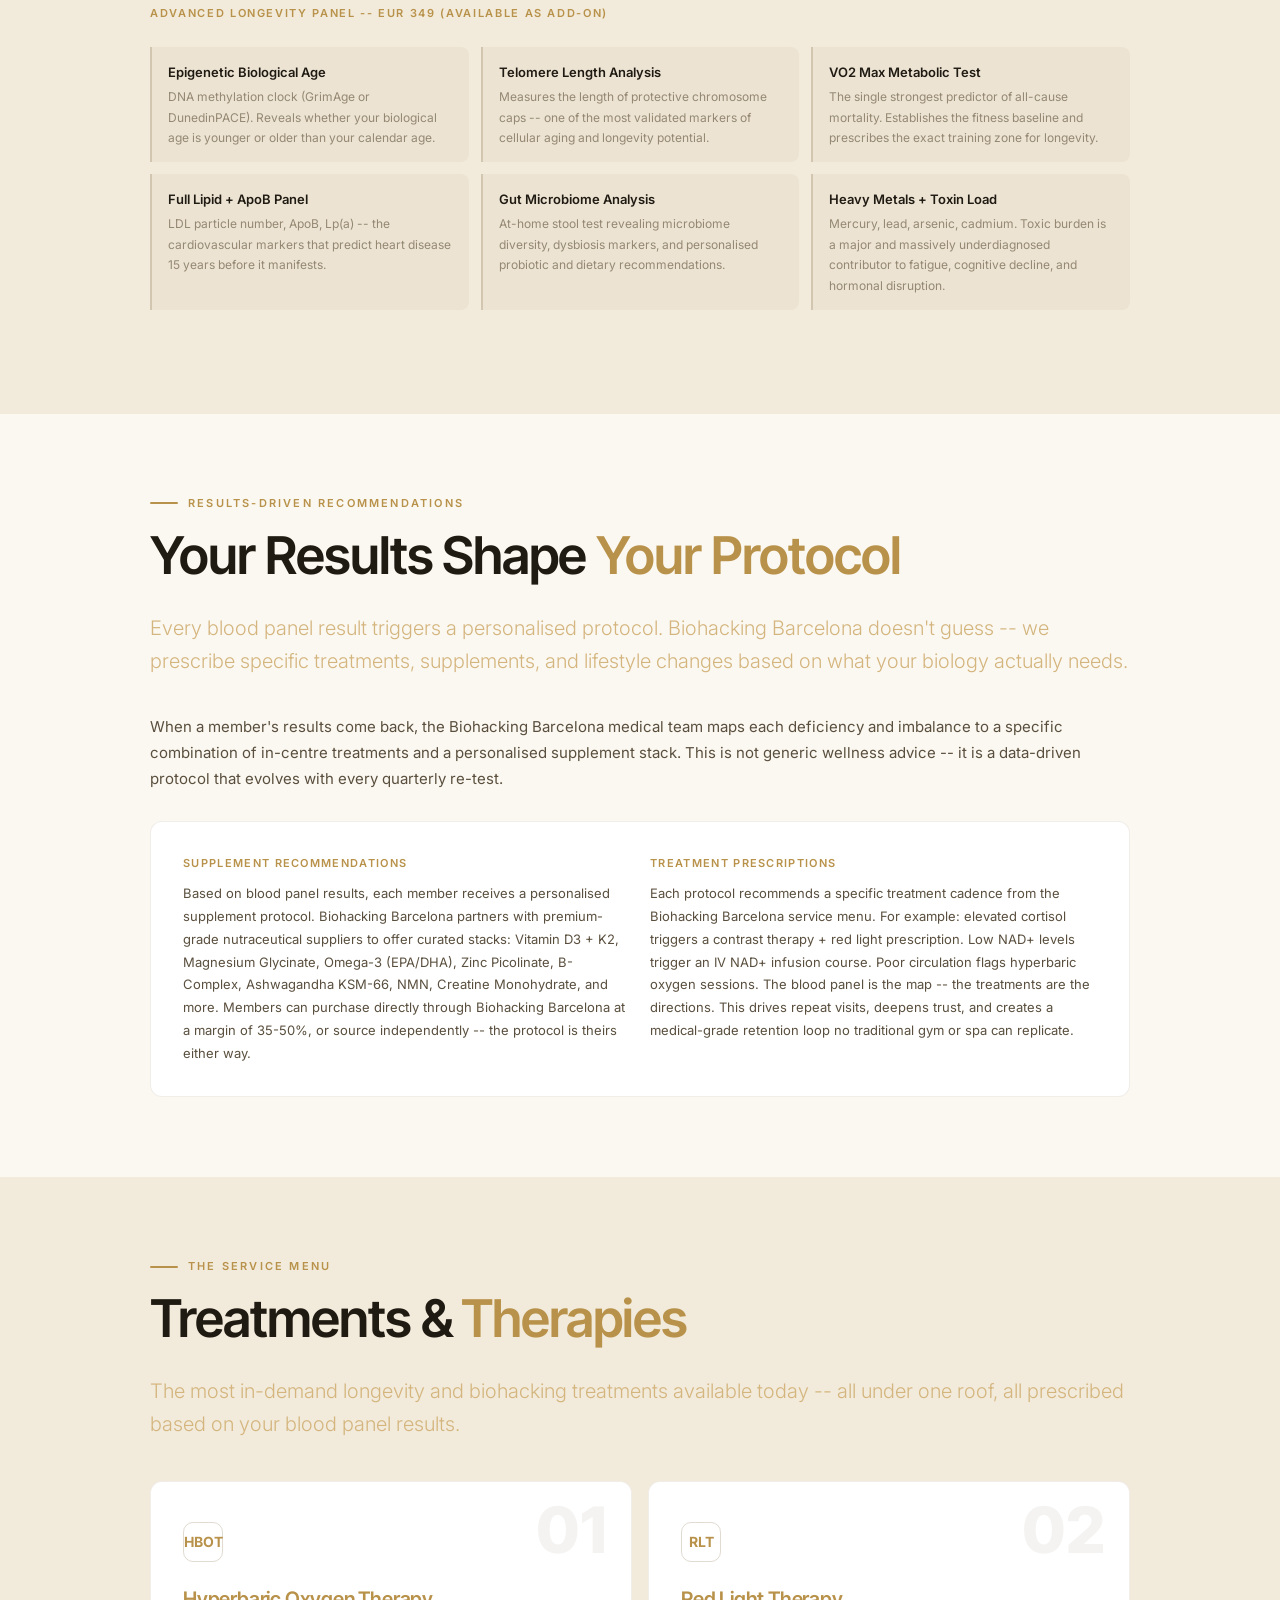
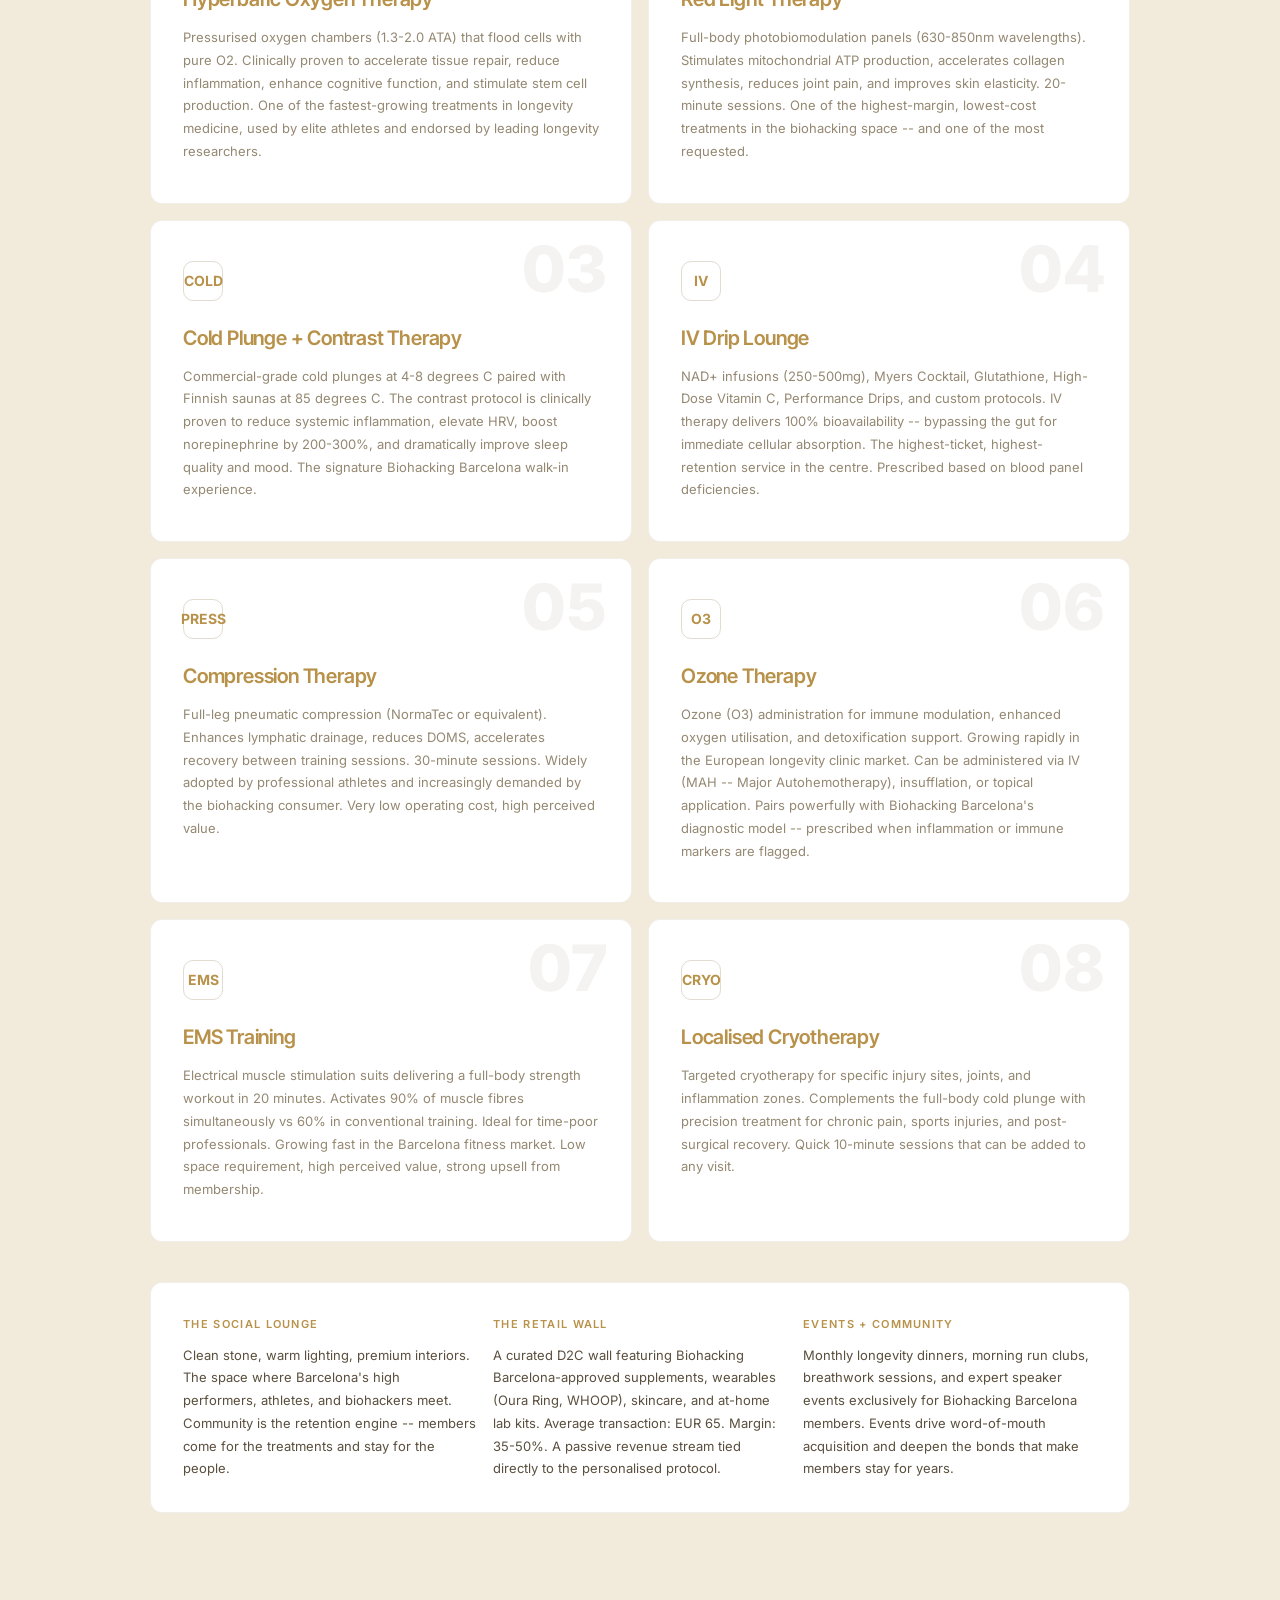
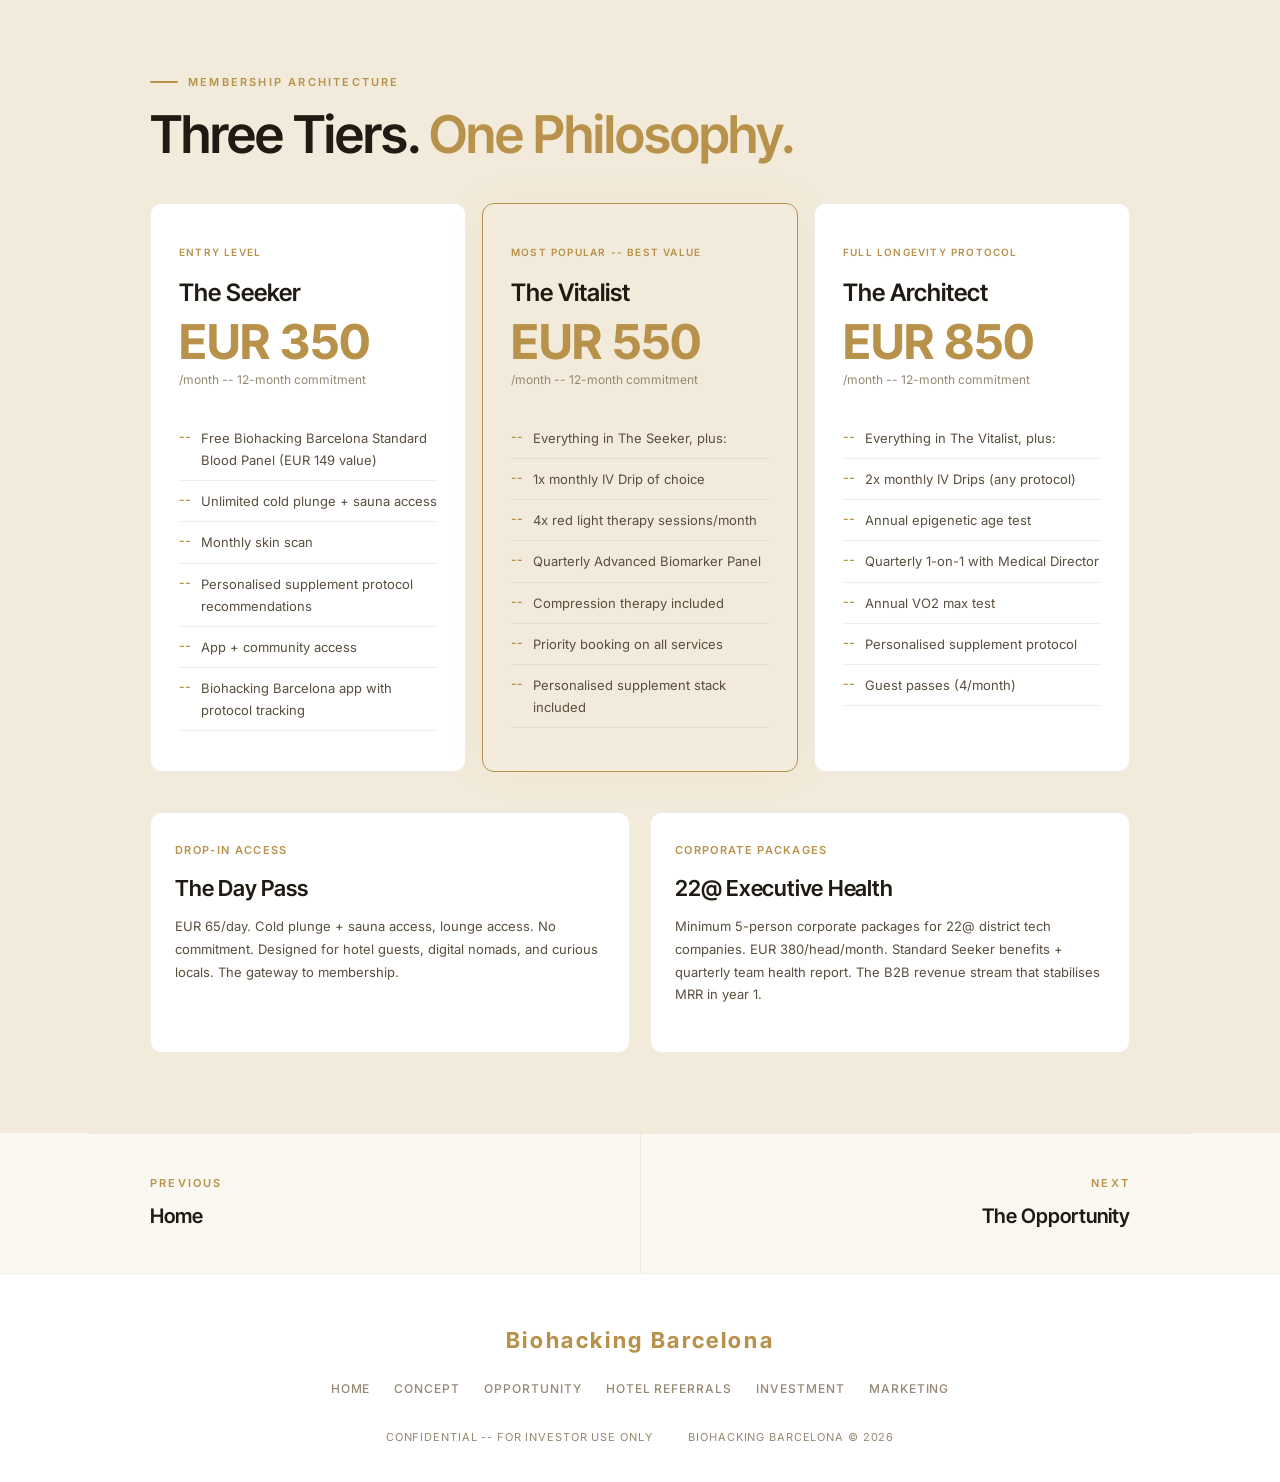
==== commit 637f2451: "Bump CSS cache-busting query to v=4 to force browser refresh" ====
--- a/concept.html
+++ b/concept.html
@@ -7,7 +7,7 @@
 <link rel="preconnect" href="https://fonts.googleapis.com">
 <link rel="preconnect" href="https://fonts.gstatic.com" crossorigin>
 <link href="https://fonts.googleapis.com/css2?family=Inter+Tight:ital,wght@0,200;0,300;0,400;0,500;0,600;0,700;0,800;1,300;1,400&family=Inter:wght@200;300;400;500;600;700;800&display=swap" rel="stylesheet">
-<link rel="stylesheet" href="styles.css?v=2">
+<link rel="stylesheet" href="styles.css?v=4">
 </head>
 <body>
 <nav class="nav">
--- a/styles.css
+++ b/styles.css
@@ -6,22 +6,22 @@
 @import url('https://fonts.googleapis.com/css2?family=Inter+Tight:ital,wght@0,200;0,300;0,400;0,500;0,600;0,700;0,800;1,300;1,400&family=Inter:wght@200;300;400;500;600;700;800&display=swap');
 
 :root {
-  --bg: #F5EFE3;
+  --bg: #FBF8F1;
   --surface: #FFFFFF;
-  --surface-2: #FAF5E8;
-  --border: rgba(60,45,25,0.10);
-  --border-accent: rgba(60,45,25,0.20);
-  --text: #2A2118;
-  --text-secondary: #5C4F3E;
-  --text-muted: #8B7F6B;
-  --accent: #8B6F3A;
-  --accent-light: #C9A96E;
-  --accent-dark: #5A4422;
-  --green: #4A8B5C;
+  --surface-2: #F2EADA;
+  --border: rgba(120,90,50,0.10);
+  --border-accent: rgba(120,90,50,0.22);
+  --text: #1F1A12;
+  --text-secondary: #5A4F3E;
+  --text-muted: #948872;
+  --accent: #B8924A;
+  --accent-light: #D4B57E;
+  --accent-dark: #7E5F26;
+  --green: #4F8F62;
   --red: #C24545;
   --blue: #3B6FB8;
-  --shadow: 0 1px 3px rgba(60,45,25,0.08);
-  --shadow-lg: 0 8px 32px rgba(60,45,25,0.12);
+  --shadow: 0 1px 3px rgba(120,90,50,0.07);
+  --shadow-lg: 0 8px 32px rgba(120,90,50,0.12);
   --radius: 12px;
   --radius-sm: 8px;
   --radius-xs: 4px;
@@ -117,7 +117,7 @@
   align-items: center;
   justify-content: space-between;
   padding: 16px 48px;
-  background: rgba(245,239,227,0.85);
+  background: rgba(251,248,241,0.88);
   backdrop-filter: blur(20px) saturate(1.2);
   -webkit-backdrop-filter: blur(20px) saturate(1.2);
   border-bottom: 1px solid var(--border);
@@ -240,7 +240,7 @@
   margin: 0 auto;
 }
 .section-alt {
-  background: var(--surface);
+  background: var(--surface-2);
   max-width: none;
 }
 .section-alt-inner {
@@ -249,7 +249,7 @@
   margin: 0 auto;
 }
 .full-bleed {
-  background: var(--surface);
+  background: var(--surface-2);
 }
 
 /* DIVIDER */
@@ -1654,7 +1654,7 @@
     display: none;
     position: fixed;
     inset: 0;
-    background: rgba(245,239,227,0.97);
+    background: rgba(251,248,241,0.98);
     flex-direction: column;
     align-items: center;
     justify-content: center;
@@ -1732,3 +1732,4 @@
   .section-alt { background: #f5f5f5; }
   .nav { display: none; }
 }
+
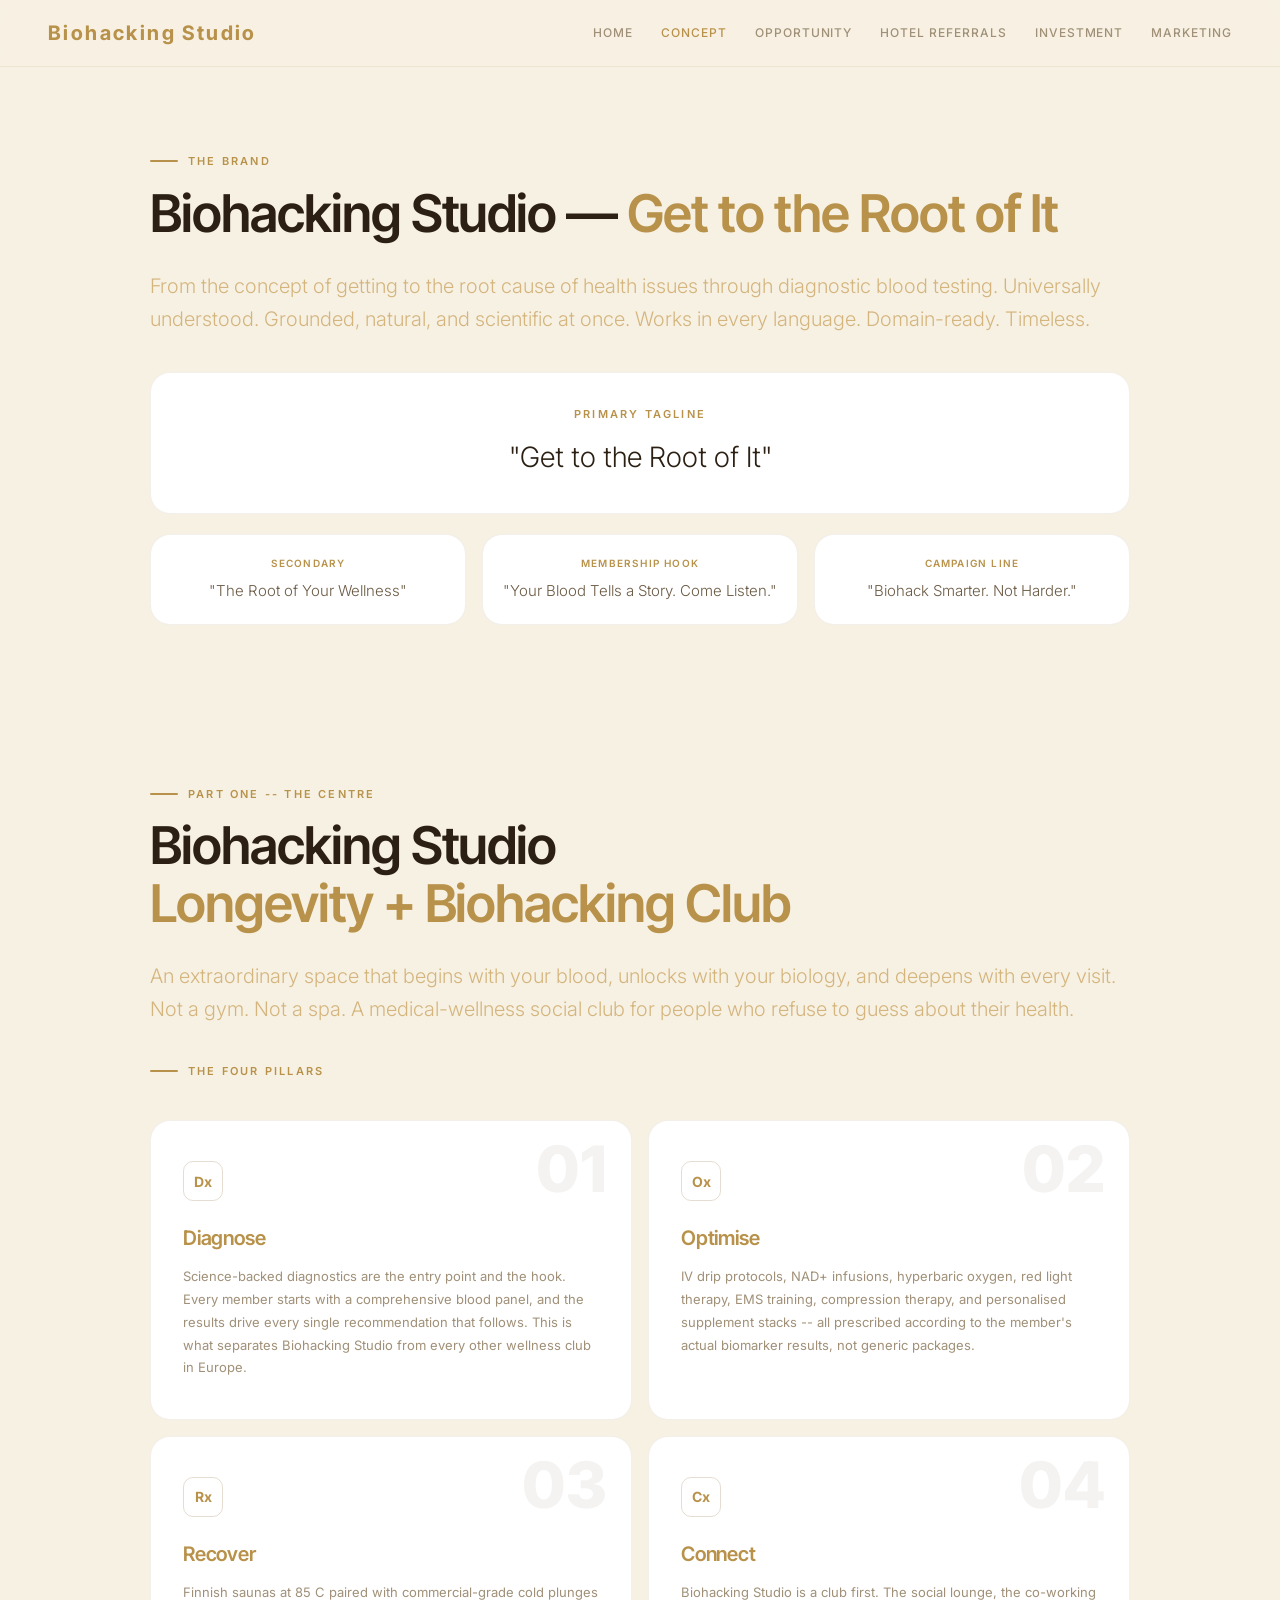
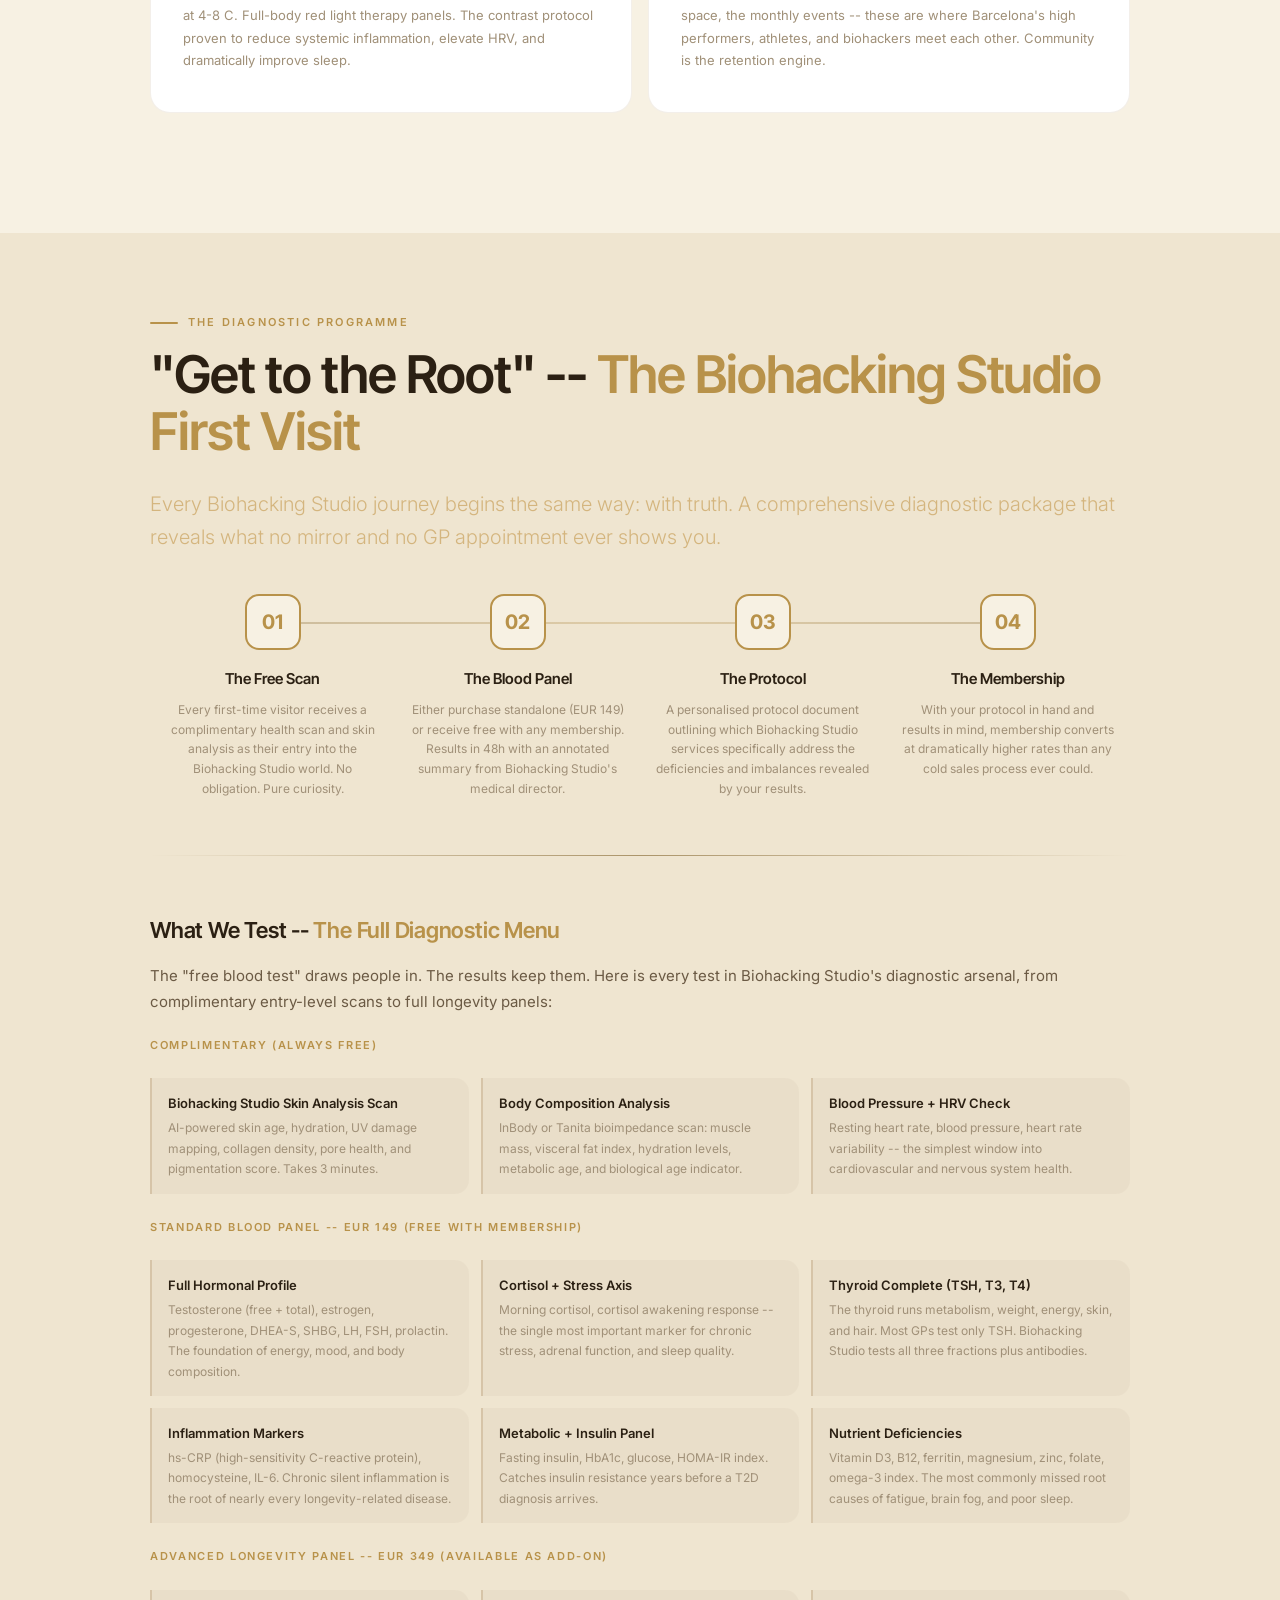
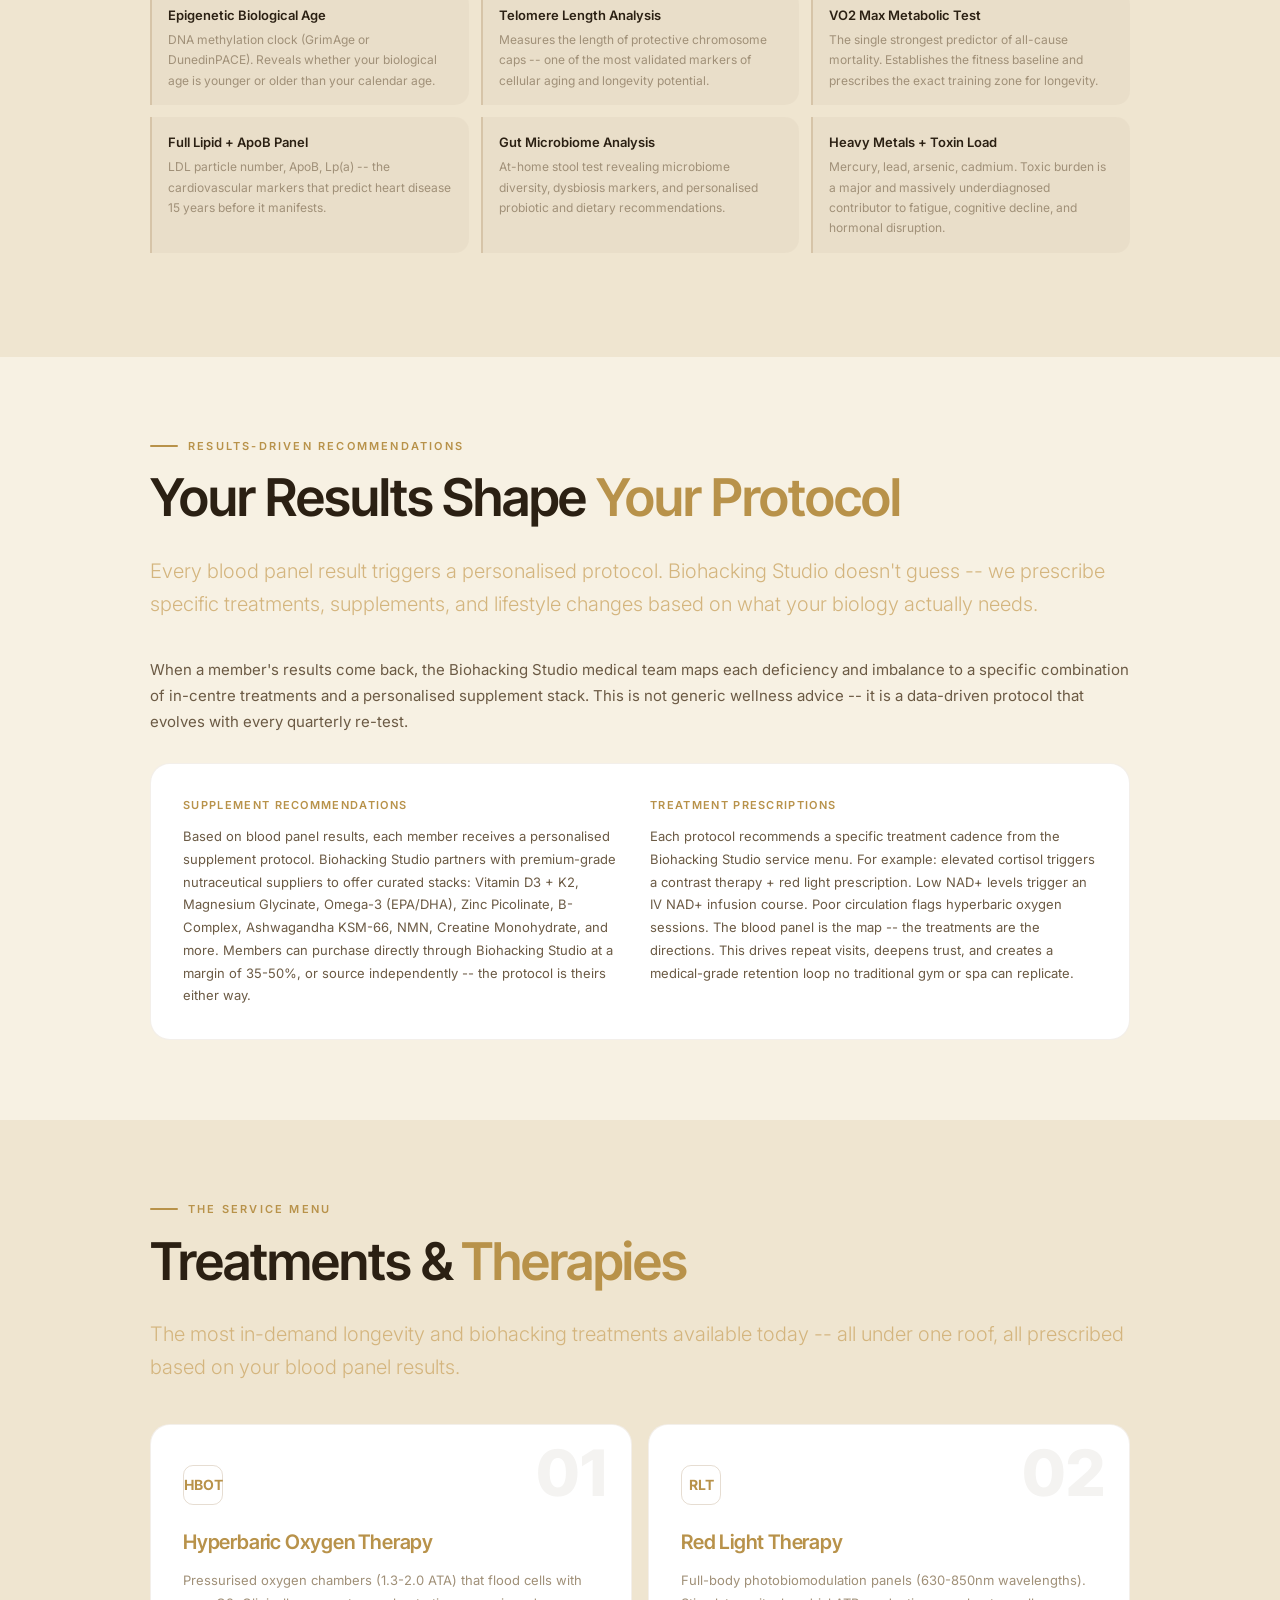
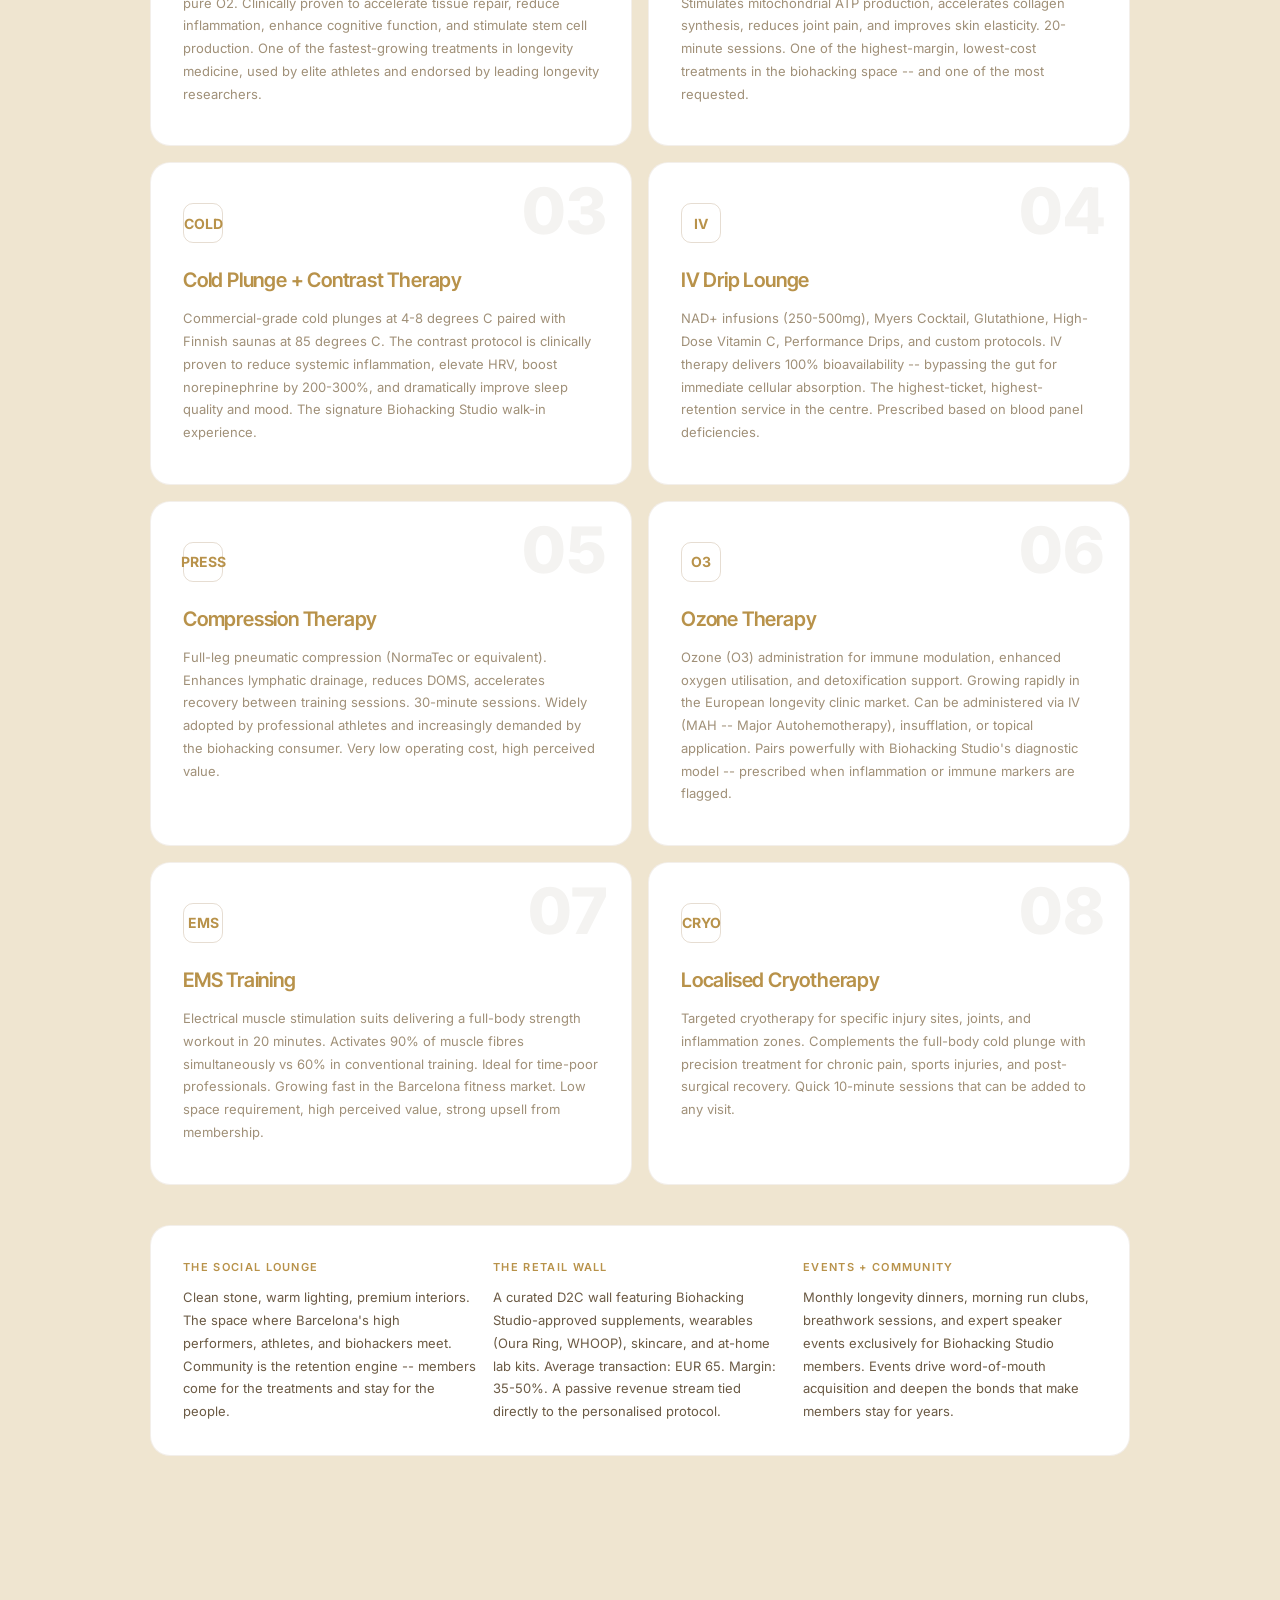
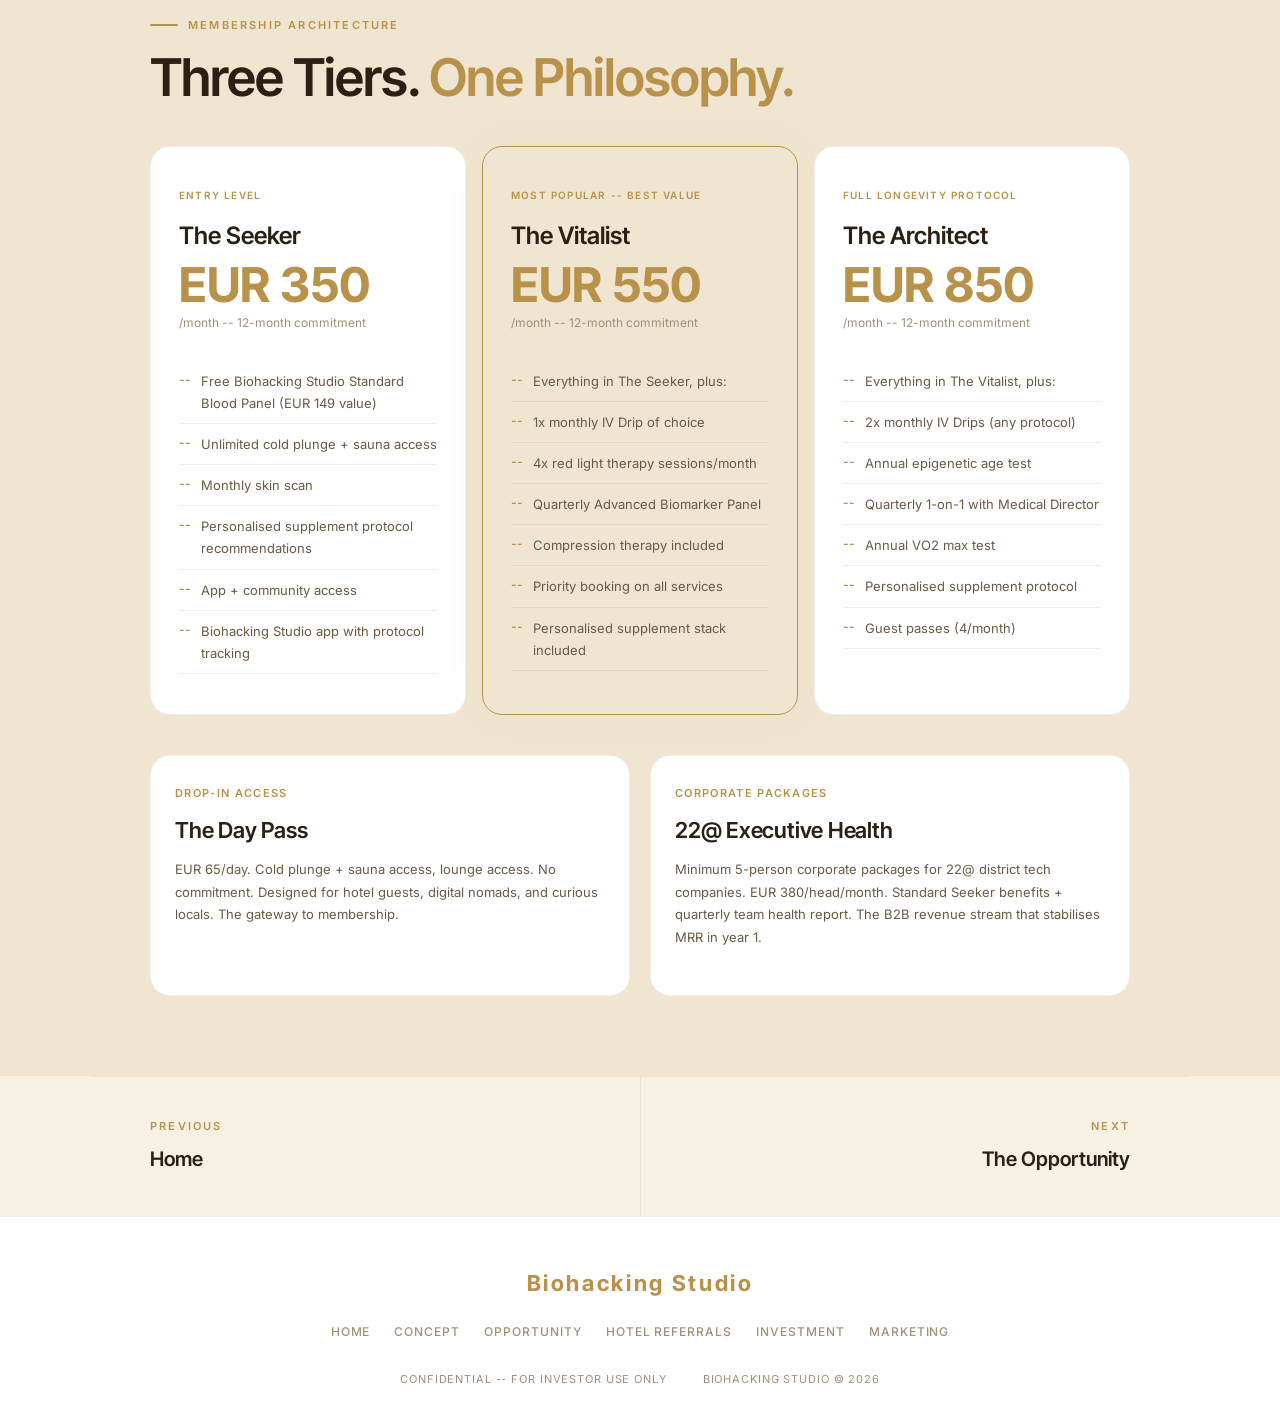
==== commit c39b4fb3: "Rebrand to Biohacking Studio, add 250sqm location, new vibe photos, warmer spa aesthetic" ====
--- a/concept.html
+++ b/concept.html
@@ -3,15 +3,15 @@
 <head>
 <meta charset="UTF-8">
 <meta name="viewport" content="width=device-width, initial-scale=1.0">
-<title>The Concept -- Biohacking Barcelona</title>
+<title>The Concept -- Biohacking Studio</title>
 <link rel="preconnect" href="https://fonts.googleapis.com">
 <link rel="preconnect" href="https://fonts.gstatic.com" crossorigin>
 <link href="https://fonts.googleapis.com/css2?family=Inter+Tight:ital,wght@0,200;0,300;0,400;0,500;0,600;0,700;0,800;1,300;1,400&family=Inter:wght@200;300;400;500;600;700;800&display=swap" rel="stylesheet">
-<link rel="stylesheet" href="styles.css?v=4">
+<link rel="stylesheet" href="styles.css?v=5">
 </head>
 <body>
 <nav class="nav">
-  <a href="index.html" class="nav-logo">Biohacking Barcelona</a>
+  <a href="index.html" class="nav-logo">Biohacking Studio</a>
   <button class="nav-toggle" aria-label="Menu">
     <span></span><span></span><span></span>
   </button>
@@ -30,7 +30,7 @@
 <!-- THE BRAND -->
 <div class="section">
   <div class="eyebrow">The Brand</div>
-  <h2>Biohacking Barcelona — <em>Get to the Root of It</em></h2>
+  <h2>Biohacking Studio — <em>Get to the Root of It</em></h2>
   <p class="lead">From the concept of getting to the root cause of health issues through diagnostic blood testing. Universally understood. Grounded, natural, and scientific at once. Works in every language. Domain-ready. Timeless.</p>
   <div class="tagline-box">
     <div class="tagline-box-label">Primary Tagline</div>
@@ -55,7 +55,7 @@
 <!-- PART 1: THE CONCEPT -->
 <div class="section">
   <div class="eyebrow">Part One -- The Centre</div>
-  <h2>Biohacking Barcelona<br><em>Longevity + Biohacking Club</em></h2>
+  <h2>Biohacking Studio<br><em>Longevity + Biohacking Club</em></h2>
   <p class="lead">An extraordinary space that begins with your blood, unlocks with your biology, and deepens with every visit. Not a gym. Not a spa. A medical-wellness social club for people who refuse to guess about their health.</p>
   <!-- FOUR PILLARS -->
   <div class="eyebrow">The Four Pillars</div>
@@ -64,7 +64,7 @@
       <div class="pillar-number">01</div>
       <div class="pillar-icon">Dx</div>
       <h3><em>Diagnose</em></h3>
-      <p>Science-backed diagnostics are the entry point and the hook. Every member starts with a comprehensive blood panel, and the results drive every single recommendation that follows. This is what separates Biohacking Barcelona from every other wellness club in Europe.</p>
+      <p>Science-backed diagnostics are the entry point and the hook. Every member starts with a comprehensive blood panel, and the results drive every single recommendation that follows. This is what separates Biohacking Studio from every other wellness club in Europe.</p>
     </div>
     <div class="pillar">
       <div class="pillar-number">02</div>
@@ -82,7 +82,7 @@
       <div class="pillar-number">04</div>
       <div class="pillar-icon">Cx</div>
       <h3><em>Connect</em></h3>
-      <p>Biohacking Barcelona is a club first. The social lounge, the co-working space, the monthly events -- these are where Barcelona's high performers, athletes, and biohackers meet each other. Community is the retention engine.</p>
+      <p>Biohacking Studio is a club first. The social lounge, the co-working space, the monthly events -- these are where Barcelona's high performers, athletes, and biohackers meet each other. Community is the retention engine.</p>
     </div>
   </div>
 </div>
@@ -91,23 +91,23 @@
 <div class="section-alt full-bleed">
   <div class="section-alt-inner">
     <div class="eyebrow">The Diagnostic Programme</div>
-    <h2>"Get to the Root" -- <em>The Biohacking Barcelona First Visit</em></h2>
-    <p class="lead">Every Biohacking Barcelona journey begins the same way: with truth. A comprehensive diagnostic package that reveals what no mirror and no GP appointment ever shows you.</p>
+    <h2>"Get to the Root" -- <em>The Biohacking Studio First Visit</em></h2>
+    <p class="lead">Every Biohacking Studio journey begins the same way: with truth. A comprehensive diagnostic package that reveals what no mirror and no GP appointment ever shows you.</p>
     <div class="journey-steps">
       <div class="journey-step">
         <div class="step-num">01</div>
         <h4>The Free Scan</h4>
-        <p>Every first-time visitor receives a complimentary health scan and skin analysis as their entry into the Biohacking Barcelona world. No obligation. Pure curiosity.</p>
+        <p>Every first-time visitor receives a complimentary health scan and skin analysis as their entry into the Biohacking Studio world. No obligation. Pure curiosity.</p>
       </div>
       <div class="journey-step">
         <div class="step-num">02</div>
         <h4>The Blood Panel</h4>
-        <p>Either purchase standalone (EUR 149) or receive free with any membership. Results in 48h with an annotated summary from Biohacking Barcelona's medical director.</p>
+        <p>Either purchase standalone (EUR 149) or receive free with any membership. Results in 48h with an annotated summary from Biohacking Studio's medical director.</p>
       </div>
       <div class="journey-step">
         <div class="step-num">03</div>
         <h4>The Protocol</h4>
-        <p>A personalised protocol document outlining which Biohacking Barcelona services specifically address the deficiencies and imbalances revealed by your results.</p>
+        <p>A personalised protocol document outlining which Biohacking Studio services specifically address the deficiencies and imbalances revealed by your results.</p>
       </div>
       <div class="journey-step">
         <div class="step-num">04</div>
@@ -117,11 +117,11 @@
     </div>
     <div class="divider divider-gold"></div>
     <h3>What We Test -- <em>The Full Diagnostic Menu</em></h3>
-    <p>The "free blood test" draws people in. The results keep them. Here is every test in Biohacking Barcelona's diagnostic arsenal, from complimentary entry-level scans to full longevity panels:</p>
+    <p>The "free blood test" draws people in. The results keep them. Here is every test in Biohacking Studio's diagnostic arsenal, from complimentary entry-level scans to full longevity panels:</p>
     <div class="test-category-label">Complimentary (Always Free)</div>
     <div class="tests-grid">
       <div class="test-item">
-        <div class="test-title">Biohacking Barcelona Skin Analysis Scan</div>
+        <div class="test-title">Biohacking Studio Skin Analysis Scan</div>
         <div class="test-desc">AI-powered skin age, hydration, UV damage mapping, collagen density, pore health, and pigmentation score. Takes 3 minutes.</div>
       </div>
       <div class="test-item">
@@ -145,7 +145,7 @@
       </div>
       <div class="test-item">
         <div class="test-title">Thyroid Complete (TSH, T3, T4)</div>
-        <div class="test-desc">The thyroid runs metabolism, weight, energy, skin, and hair. Most GPs test only TSH. Biohacking Barcelona tests all three fractions plus antibodies.</div>
+        <div class="test-desc">The thyroid runs metabolism, weight, energy, skin, and hair. Most GPs test only TSH. Biohacking Studio tests all three fractions plus antibodies.</div>
       </div>
       <div class="test-item">
         <div class="test-title">Inflammation Markers</div>
@@ -194,18 +194,18 @@
 <div class="section">
   <div class="eyebrow">Results-Driven Recommendations</div>
   <h2>Your Results Shape <em>Your Protocol</em></h2>
-  <p class="lead">Every blood panel result triggers a personalised protocol. Biohacking Barcelona doesn't guess -- we prescribe specific treatments, supplements, and lifestyle changes based on what your biology actually needs.</p>
-  <p>When a member's results come back, the Biohacking Barcelona medical team maps each deficiency and imbalance to a specific combination of in-centre treatments and a personalised supplement stack. This is not generic wellness advice -- it is a data-driven protocol that evolves with every quarterly re-test.</p>
+  <p class="lead">Every blood panel result triggers a personalised protocol. Biohacking Studio doesn't guess -- we prescribe specific treatments, supplements, and lifestyle changes based on what your biology actually needs.</p>
+  <p>When a member's results come back, the Biohacking Studio medical team maps each deficiency and imbalance to a specific combination of in-centre treatments and a personalised supplement stack. This is not generic wellness advice -- it is a data-driven protocol that evolves with every quarterly re-test.</p>
 
   <div class="content-block" style="margin-top: 28px;">
     <div class="inline-grid-2">
       <div>
         <div class="content-block-label">Supplement Recommendations</div>
-        <p>Based on blood panel results, each member receives a personalised supplement protocol. Biohacking Barcelona partners with premium-grade nutraceutical suppliers to offer curated stacks: Vitamin D3 + K2, Magnesium Glycinate, Omega-3 (EPA/DHA), Zinc Picolinate, B-Complex, Ashwagandha KSM-66, NMN, Creatine Monohydrate, and more. Members can purchase directly through Biohacking Barcelona at a margin of 35-50%, or source independently -- the protocol is theirs either way.</p>
+        <p>Based on blood panel results, each member receives a personalised supplement protocol. Biohacking Studio partners with premium-grade nutraceutical suppliers to offer curated stacks: Vitamin D3 + K2, Magnesium Glycinate, Omega-3 (EPA/DHA), Zinc Picolinate, B-Complex, Ashwagandha KSM-66, NMN, Creatine Monohydrate, and more. Members can purchase directly through Biohacking Studio at a margin of 35-50%, or source independently -- the protocol is theirs either way.</p>
       </div>
       <div>
         <div class="content-block-label">Treatment Prescriptions</div>
-        <p>Each protocol recommends a specific treatment cadence from the Biohacking Barcelona service menu. For example: elevated cortisol triggers a contrast therapy + red light prescription. Low NAD+ levels trigger an IV NAD+ infusion course. Poor circulation flags hyperbaric oxygen sessions. The blood panel is the map -- the treatments are the directions. This drives repeat visits, deepens trust, and creates a medical-grade retention loop no traditional gym or spa can replicate.</p>
+        <p>Each protocol recommends a specific treatment cadence from the Biohacking Studio service menu. For example: elevated cortisol triggers a contrast therapy + red light prescription. Low NAD+ levels trigger an IV NAD+ infusion course. Poor circulation flags hyperbaric oxygen sessions. The blood panel is the map -- the treatments are the directions. This drives repeat visits, deepens trust, and creates a medical-grade retention loop no traditional gym or spa can replicate.</p>
       </div>
     </div>
   </div>
@@ -235,7 +235,7 @@
         <div class="pillar-number">03</div>
         <div class="pillar-icon">COLD</div>
         <h3><em>Cold Plunge + Contrast Therapy</em></h3>
-        <p>Commercial-grade cold plunges at 4-8 degrees C paired with Finnish saunas at 85 degrees C. The contrast protocol is clinically proven to reduce systemic inflammation, elevate HRV, boost norepinephrine by 200-300%, and dramatically improve sleep quality and mood. The signature Biohacking Barcelona walk-in experience.</p>
+        <p>Commercial-grade cold plunges at 4-8 degrees C paired with Finnish saunas at 85 degrees C. The contrast protocol is clinically proven to reduce systemic inflammation, elevate HRV, boost norepinephrine by 200-300%, and dramatically improve sleep quality and mood. The signature Biohacking Studio walk-in experience.</p>
       </div>
       <div class="pillar">
         <div class="pillar-number">04</div>
@@ -253,7 +253,7 @@
         <div class="pillar-number">06</div>
         <div class="pillar-icon">O3</div>
         <h3><em>Ozone Therapy</em></h3>
-        <p>Ozone (O3) administration for immune modulation, enhanced oxygen utilisation, and detoxification support. Growing rapidly in the European longevity clinic market. Can be administered via IV (MAH -- Major Autohemotherapy), insufflation, or topical application. Pairs powerfully with Biohacking Barcelona's diagnostic model -- prescribed when inflammation or immune markers are flagged.</p>
+        <p>Ozone (O3) administration for immune modulation, enhanced oxygen utilisation, and detoxification support. Growing rapidly in the European longevity clinic market. Can be administered via IV (MAH -- Major Autohemotherapy), insufflation, or topical application. Pairs powerfully with Biohacking Studio's diagnostic model -- prescribed when inflammation or immune markers are flagged.</p>
       </div>
       <div class="pillar">
         <div class="pillar-number">07</div>
@@ -277,11 +277,11 @@
         </div>
         <div>
           <div class="content-block-label">The Retail Wall</div>
-          <p>A curated D2C wall featuring Biohacking Barcelona-approved supplements, wearables (Oura Ring, WHOOP), skincare, and at-home lab kits. Average transaction: EUR 65. Margin: 35-50%. A passive revenue stream tied directly to the personalised protocol.</p>
+          <p>A curated D2C wall featuring Biohacking Studio-approved supplements, wearables (Oura Ring, WHOOP), skincare, and at-home lab kits. Average transaction: EUR 65. Margin: 35-50%. A passive revenue stream tied directly to the personalised protocol.</p>
         </div>
         <div>
           <div class="content-block-label">Events + Community</div>
-          <p>Monthly longevity dinners, morning run clubs, breathwork sessions, and expert speaker events exclusively for Biohacking Barcelona members. Events drive word-of-mouth acquisition and deepen the bonds that make members stay for years.</p>
+          <p>Monthly longevity dinners, morning run clubs, breathwork sessions, and expert speaker events exclusively for Biohacking Studio members. Events drive word-of-mouth acquisition and deepen the bonds that make members stay for years.</p>
         </div>
       </div>
     </div>
@@ -300,12 +300,12 @@
         <div class="tier-price">EUR 350</div>
         <div class="tier-price-label">/month -- 12-month commitment</div>
         <ul class="tier-features">
-          <li>Free Biohacking Barcelona Standard Blood Panel (EUR 149 value)</li>
+          <li>Free Biohacking Studio Standard Blood Panel (EUR 149 value)</li>
           <li>Unlimited cold plunge + sauna access</li>
           <li>Monthly skin scan</li>
           <li>Personalised supplement protocol recommendations</li>
           <li>App + community access</li>
-          <li>Biohacking Barcelona app with protocol tracking</li>
+          <li>Biohacking Studio app with protocol tracking</li>
         </ul>
       </div>
       <div class="tier featured">
@@ -367,7 +367,7 @@
 
 <footer class="site-footer">
   <div class="footer-inner">
-    <div class="footer-brand">Biohacking Barcelona</div>
+    <div class="footer-brand">Biohacking Studio</div>
     <div class="footer-links">
       <a href="index.html">Home</a>
       <a href="concept.html">Concept</a>
@@ -378,7 +378,7 @@
     </div>
     <div class="footer-meta">
       <span>Confidential -- For Investor Use Only</span>
-      <span>Biohacking Barcelona &copy; 2026</span>
+      <span>Biohacking Studio &copy; 2026</span>
     </div>
   </div>
 </footer>
--- a/styles.css
+++ b/styles.css
@@ -1,30 +1,30 @@
 /* ============================================
-   Biohacking Barcelona — Investor Pitch Website
+   Biohacking Studio — Investor Pitch Website
    Light / Beige Design System
    ============================================ */
 
 @import url('https://fonts.googleapis.com/css2?family=Inter+Tight:ital,wght@0,200;0,300;0,400;0,500;0,600;0,700;0,800;1,300;1,400&family=Inter:wght@200;300;400;500;600;700;800&display=swap');
 
 :root {
-  --bg: #FBF8F1;
+  --bg: #F7F1E3;
   --surface: #FFFFFF;
-  --surface-2: #F2EADA;
-  --border: rgba(120,90,50,0.10);
-  --border-accent: rgba(120,90,50,0.22);
-  --text: #1F1A12;
-  --text-secondary: #5A4F3E;
-  --text-muted: #948872;
+  --surface-2: #EFE5D0;
+  --border: rgba(140,100,50,0.10);
+  --border-accent: rgba(140,100,50,0.22);
+  --text: #2B2013;
+  --text-secondary: #6B5A44;
+  --text-muted: #A09078;
   --accent: #B8924A;
   --accent-light: #D4B57E;
   --accent-dark: #7E5F26;
-  --green: #4F8F62;
-  --red: #C24545;
-  --blue: #3B6FB8;
-  --shadow: 0 1px 3px rgba(120,90,50,0.07);
-  --shadow-lg: 0 8px 32px rgba(120,90,50,0.12);
-  --radius: 12px;
-  --radius-sm: 8px;
-  --radius-xs: 4px;
+  --green: #5F9770;
+  --red: #B94545;
+  --blue: #4A7DB0;
+  --shadow: 0 1px 4px rgba(140,100,50,0.06);
+  --shadow-lg: 0 12px 40px rgba(140,100,50,0.10);
+  --radius: 20px;
+  --radius-sm: 14px;
+  --radius-xs: 6px;
 }
 
 /* RESET + BASE */
@@ -117,7 +117,7 @@
   align-items: center;
   justify-content: space-between;
   padding: 16px 48px;
-  background: rgba(251,248,241,0.88);
+  background: rgba(247,241,227,0.88);
   backdrop-filter: blur(20px) saturate(1.2);
   -webkit-backdrop-filter: blur(20px) saturate(1.2);
   border-bottom: 1px solid var(--border);
@@ -1654,7 +1654,7 @@
     display: none;
     position: fixed;
     inset: 0;
-    background: rgba(251,248,241,0.98);
+    background: rgba(247,241,227,0.98);
     flex-direction: column;
     align-items: center;
     justify-content: center;
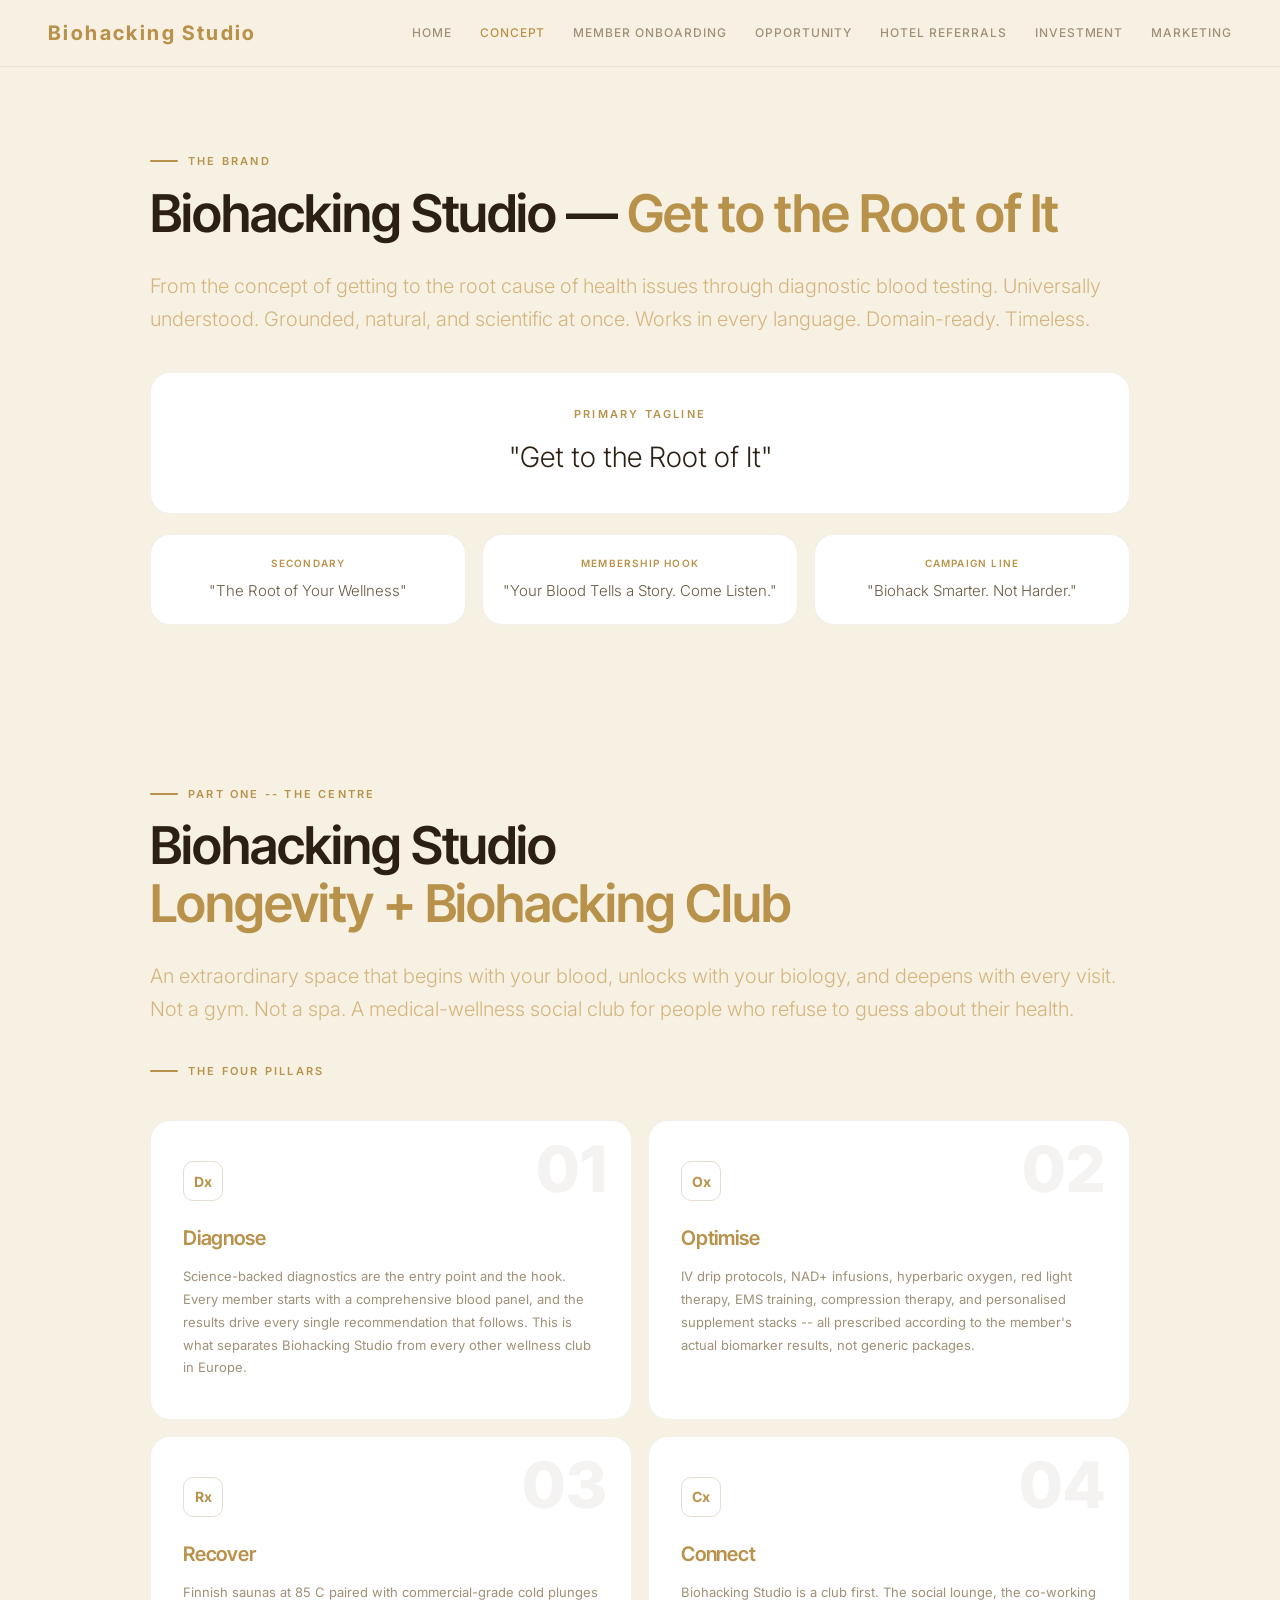
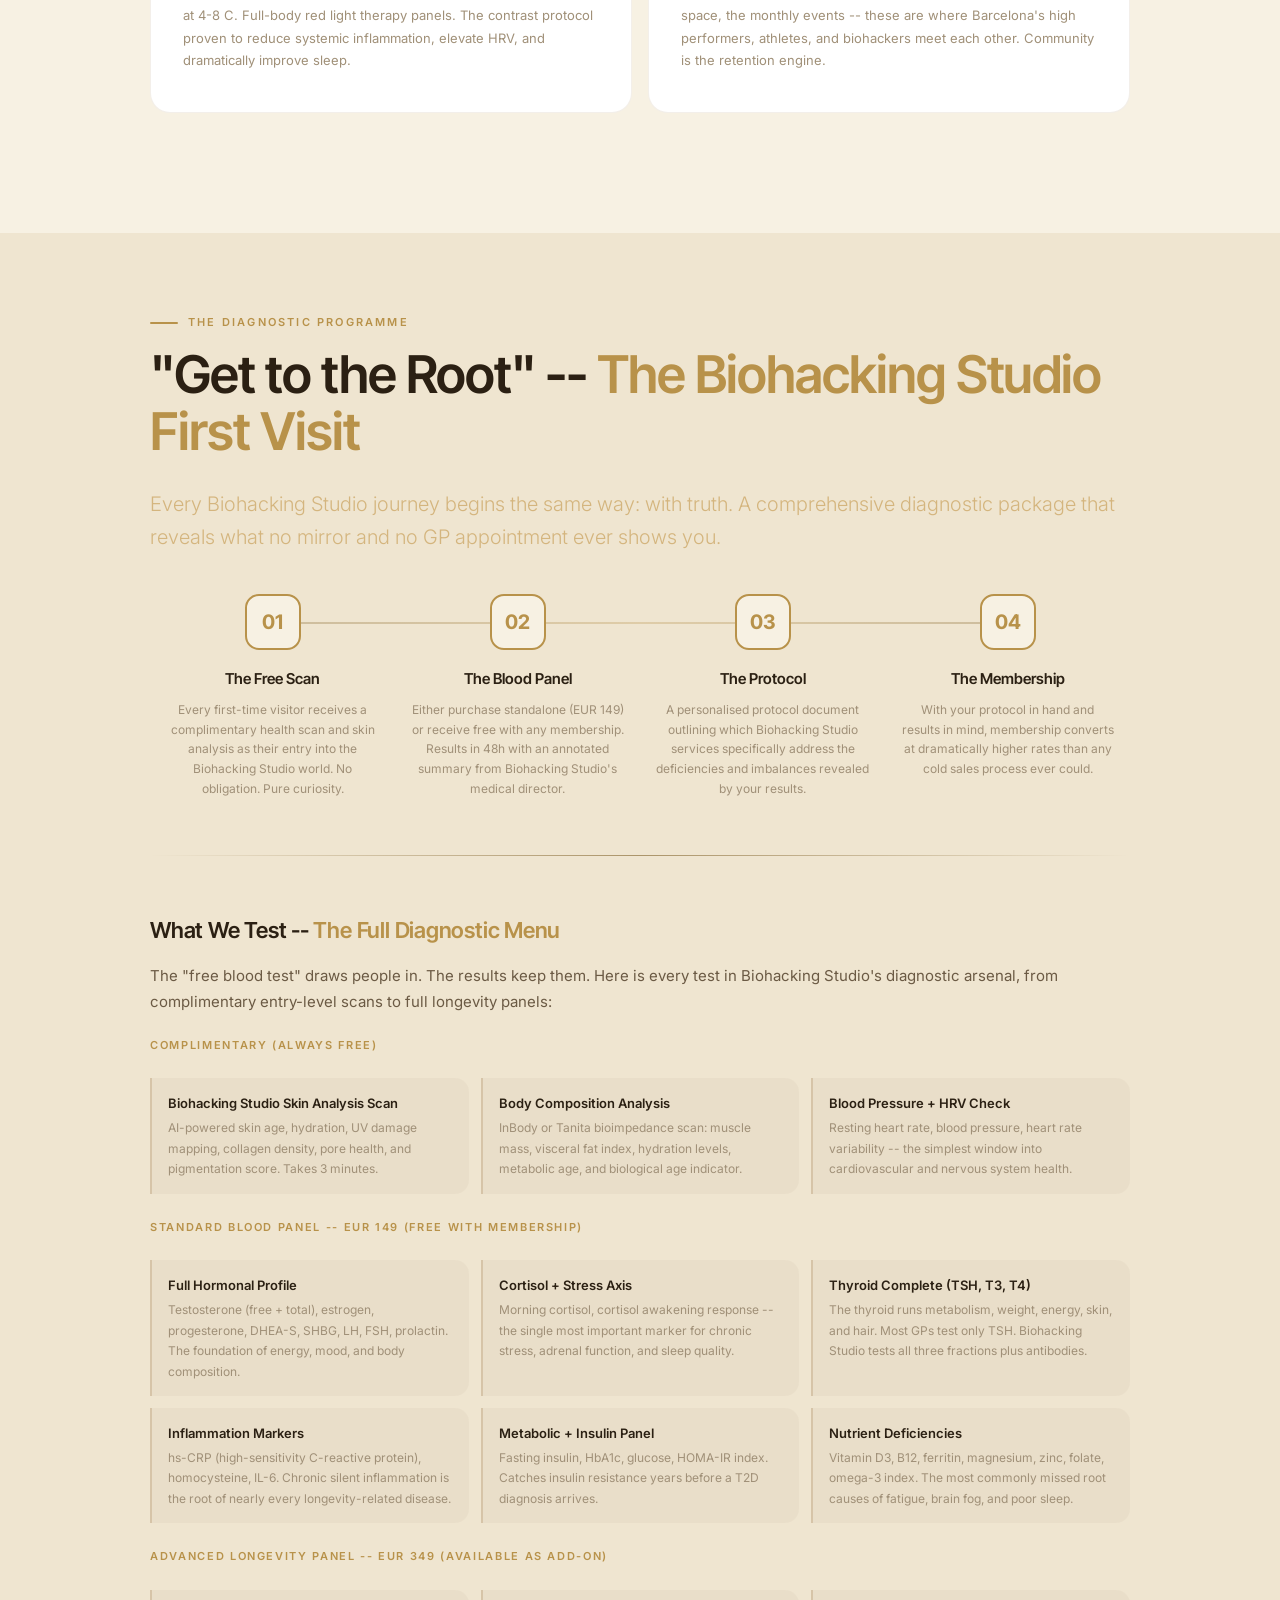
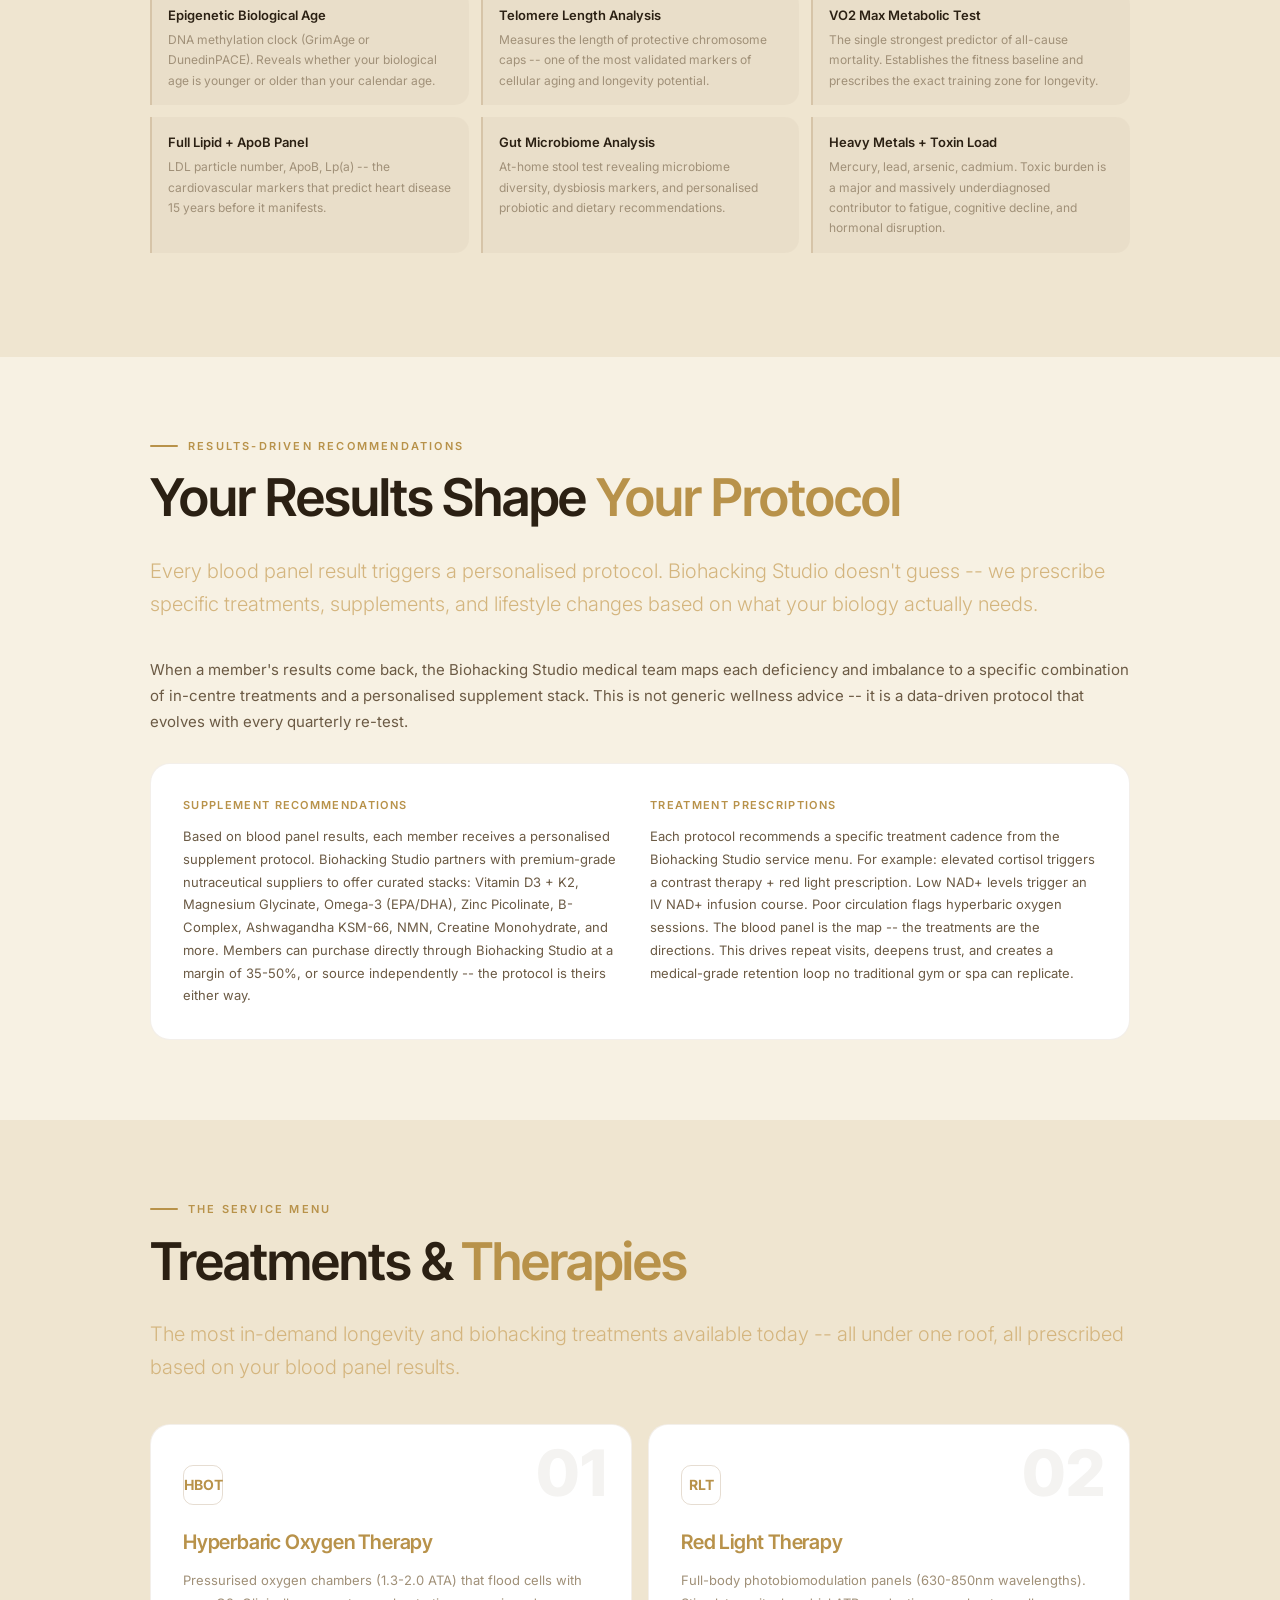
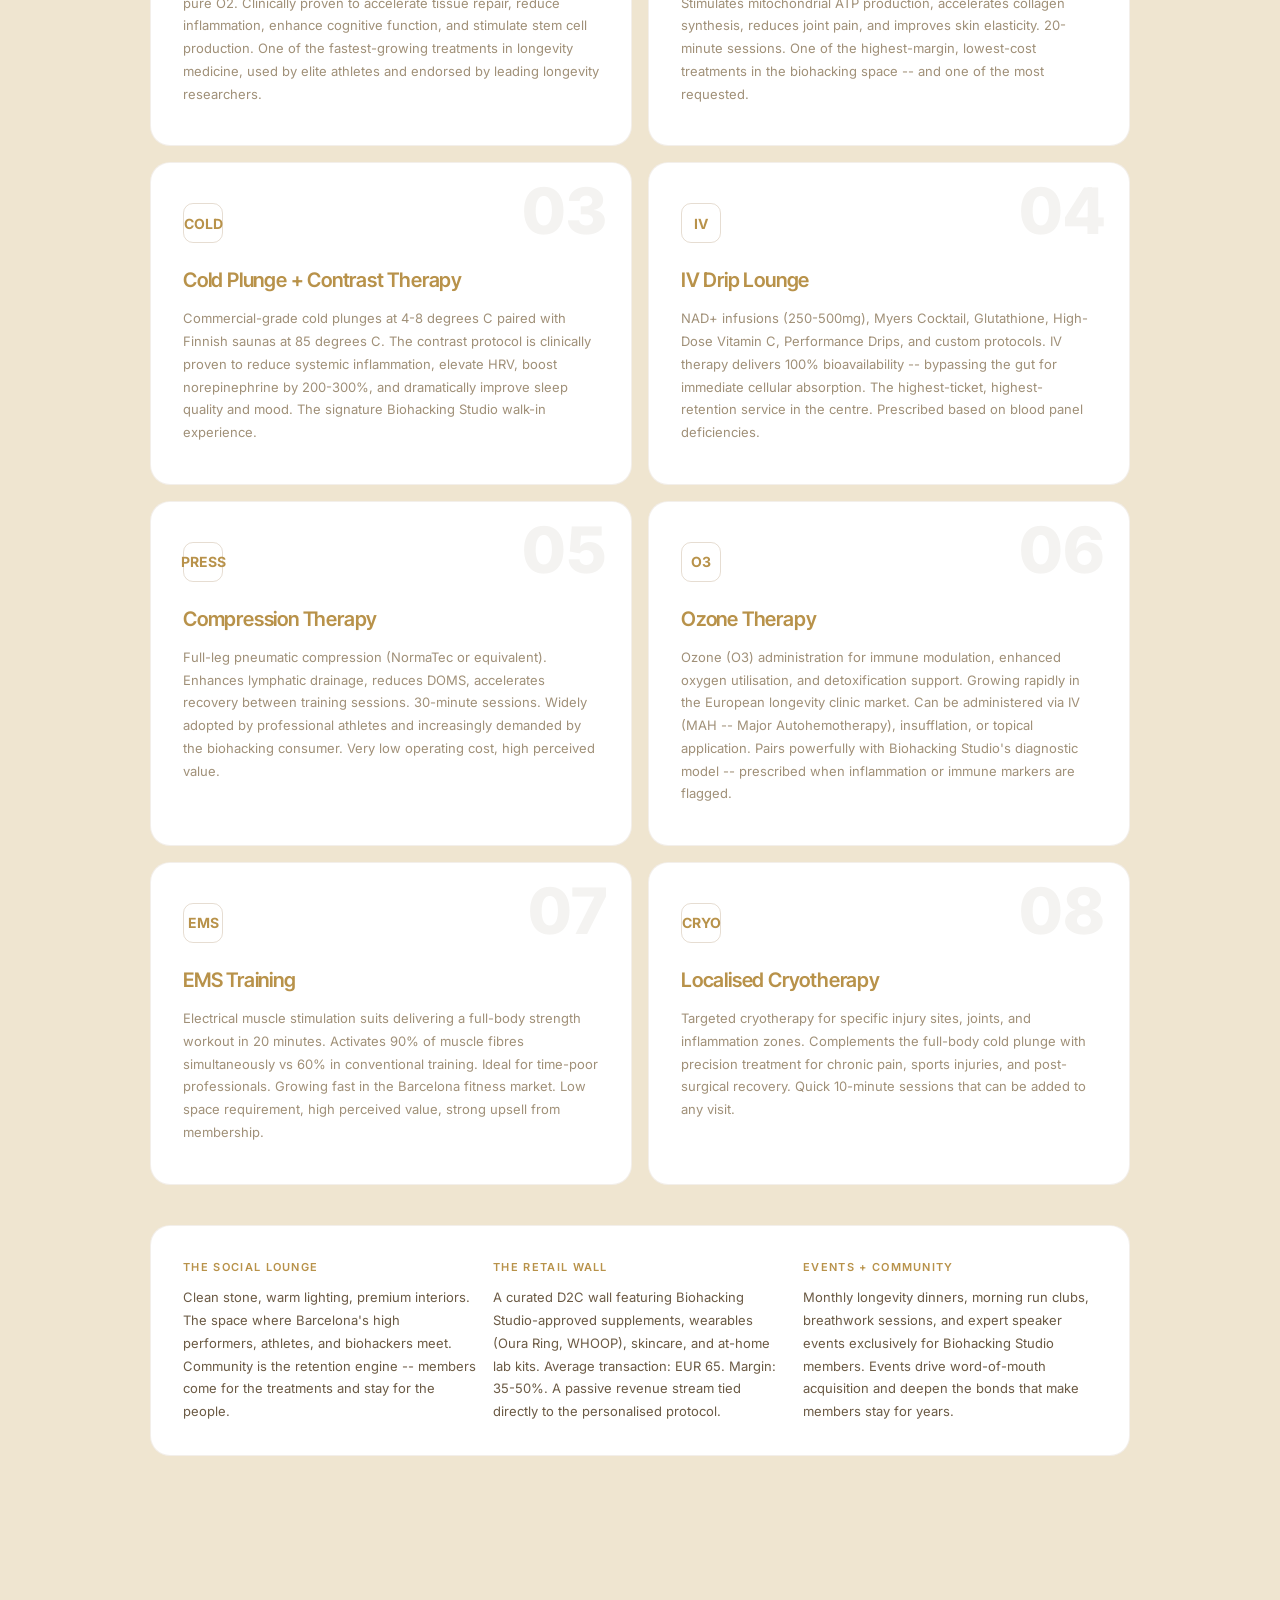
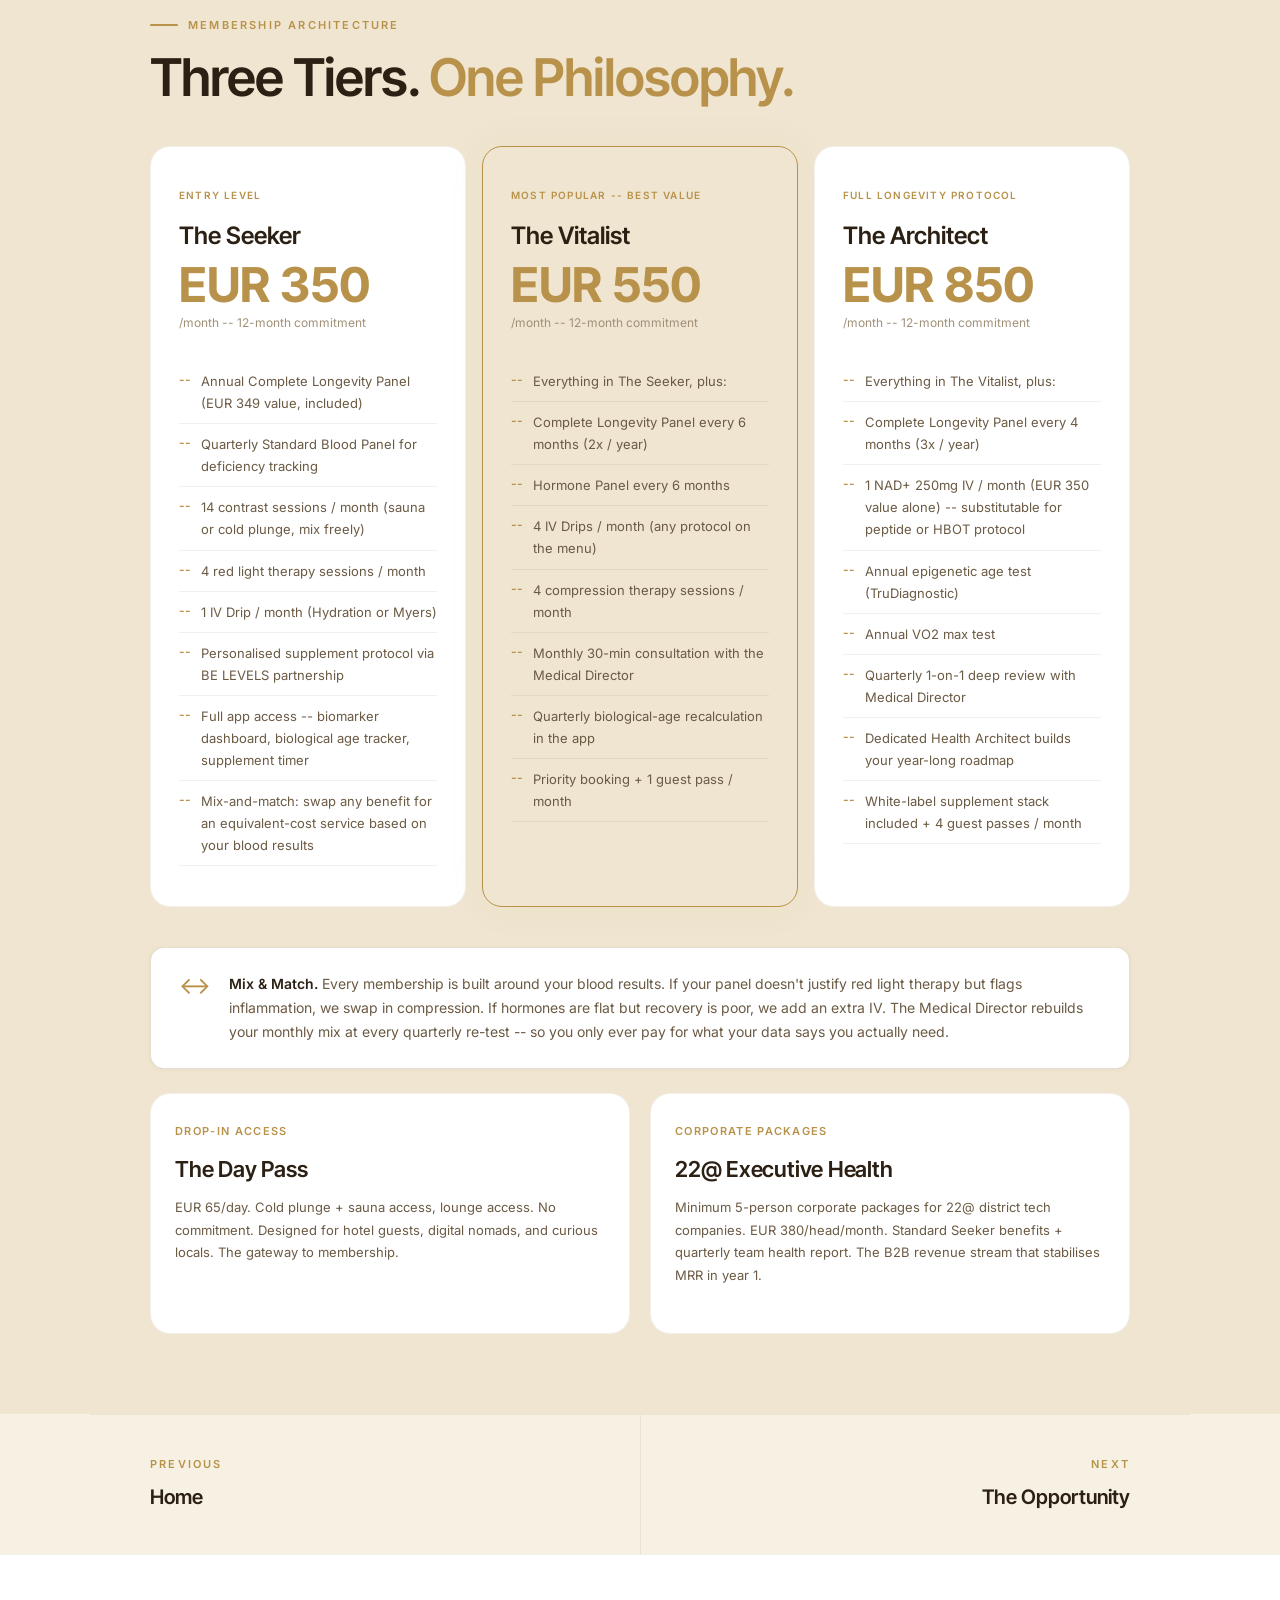
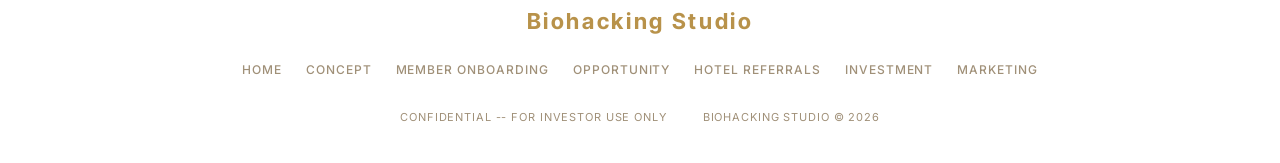
==== commit 07b82a0e: "Member Onboarding tab + Heads of Terms alignment New /onboarding.html page: - 4-step client journey " ====
--- a/concept.html
+++ b/concept.html
@@ -7,7 +7,7 @@
 <link rel="preconnect" href="https://fonts.googleapis.com">
 <link rel="preconnect" href="https://fonts.gstatic.com" crossorigin>
 <link href="https://fonts.googleapis.com/css2?family=Inter+Tight:ital,wght@0,200;0,300;0,400;0,500;0,600;0,700;0,800;1,300;1,400&family=Inter:wght@200;300;400;500;600;700;800&display=swap" rel="stylesheet">
-<link rel="stylesheet" href="styles.css?v=5">
+<link rel="stylesheet" href="styles.css?v=6">
 </head>
 <body>
 <nav class="nav">
@@ -18,6 +18,7 @@
   <div class="nav-links">
     <a href="index.html">Home</a>
     <a href="concept.html" class="active">Concept</a>
+    <a href="onboarding.html">Member Onboarding</a>
     <a href="opportunity.html">Opportunity</a>
     <a href="hotel.html">Hotel Referrals</a>
     <a href="investment.html">Investment</a>
@@ -300,12 +301,14 @@
         <div class="tier-price">EUR 350</div>
         <div class="tier-price-label">/month -- 12-month commitment</div>
         <ul class="tier-features">
-          <li>Free Biohacking Studio Standard Blood Panel (EUR 149 value)</li>
-          <li>Unlimited cold plunge + sauna access</li>
-          <li>Monthly skin scan</li>
-          <li>Personalised supplement protocol recommendations</li>
-          <li>App + community access</li>
-          <li>Biohacking Studio app with protocol tracking</li>
+          <li>Annual Complete Longevity Panel (EUR 349 value, included)</li>
+          <li>Quarterly Standard Blood Panel for deficiency tracking</li>
+          <li>14 contrast sessions / month (sauna or cold plunge, mix freely)</li>
+          <li>4 red light therapy sessions / month</li>
+          <li>1 IV Drip / month (Hydration or Myers)</li>
+          <li>Personalised supplement protocol via BE LEVELS partnership</li>
+          <li>Full app access -- biomarker dashboard, biological age tracker, supplement timer</li>
+          <li>Mix-and-match: swap any benefit for an equivalent-cost service based on your blood results</li>
         </ul>
       </div>
       <div class="tier featured">
@@ -315,12 +318,13 @@
         <div class="tier-price-label">/month -- 12-month commitment</div>
         <ul class="tier-features">
           <li>Everything in The Seeker, plus:</li>
-          <li>1x monthly IV Drip of choice</li>
-          <li>4x red light therapy sessions/month</li>
-          <li>Quarterly Advanced Biomarker Panel</li>
-          <li>Compression therapy included</li>
-          <li>Priority booking on all services</li>
-          <li>Personalised supplement stack included</li>
+          <li>Complete Longevity Panel every 6 months (2x / year)</li>
+          <li>Hormone Panel every 6 months</li>
+          <li>4 IV Drips / month (any protocol on the menu)</li>
+          <li>4 compression therapy sessions / month</li>
+          <li>Monthly 30-min consultation with the Medical Director</li>
+          <li>Quarterly biological-age recalculation in the app</li>
+          <li>Priority booking + 1 guest pass / month</li>
         </ul>
       </div>
       <div class="tier">
@@ -330,13 +334,20 @@
         <div class="tier-price-label">/month -- 12-month commitment</div>
         <ul class="tier-features">
           <li>Everything in The Vitalist, plus:</li>
-          <li>2x monthly IV Drips (any protocol)</li>
-          <li>Annual epigenetic age test</li>
-          <li>Quarterly 1-on-1 with Medical Director</li>
+          <li>Complete Longevity Panel every 4 months (3x / year)</li>
+          <li>1 NAD+ 250mg IV / month (EUR 350 value alone) -- substitutable for peptide or HBOT protocol</li>
+          <li>Annual epigenetic age test (TruDiagnostic)</li>
           <li>Annual VO2 max test</li>
-          <li>Personalised supplement protocol</li>
-          <li>Guest passes (4/month)</li>
+          <li>Quarterly 1-on-1 deep review with Medical Director</li>
+          <li>Dedicated Health Architect builds your year-long roadmap</li>
+          <li>White-label supplement stack included + 4 guest passes / month</li>
         </ul>
+      </div>
+    </div>
+    <div class="mix-match-note">
+      <div class="mix-match-icon">&harr;</div>
+      <div>
+        <strong>Mix &amp; Match.</strong> Every membership is built around your blood results. If your panel doesn't justify red light therapy but flags inflammation, we swap in compression. If hormones are flat but recovery is poor, we add an extra IV. The Medical Director rebuilds your monthly mix at every quarterly re-test -- so you only ever pay for what your data says you actually need.
       </div>
     </div>
     <div class="inline-grid-2" style="margin-top: 24px;">
@@ -371,6 +382,7 @@
     <div class="footer-links">
       <a href="index.html">Home</a>
       <a href="concept.html">Concept</a>
+      <a href="onboarding.html">Member Onboarding</a>
       <a href="opportunity.html">Opportunity</a>
       <a href="hotel.html">Hotel Referrals</a>
       <a href="investment.html">Investment</a>
--- a/styles.css
+++ b/styles.css
@@ -1733,3 +1733,548 @@
   .nav { display: none; }
 }
 
+
+/* ============================================
+   MEMBER ONBOARDING PAGE (v6)
+   ============================================ */
+
+.page-hero {
+  position: relative;
+  padding: 120px 48px 80px;
+  background: linear-gradient(180deg, var(--surface-2) 0%, var(--bg) 100%);
+  text-align: center;
+}
+.page-hero .brand-mark {
+  font-size: 11px;
+  font-weight: 600;
+  letter-spacing: 0.22em;
+  text-transform: uppercase;
+  color: var(--accent);
+  margin-bottom: 28px;
+}
+.page-hero h1 {
+  font-family: 'Inter Tight', sans-serif;
+  font-size: clamp(40px, 7vw, 72px);
+  font-weight: 600;
+  line-height: 1.05;
+  letter-spacing: -0.02em;
+  color: var(--text);
+  margin-bottom: 28px;
+}
+.page-hero h1 em {
+  color: var(--accent);
+  font-style: normal;
+}
+.page-hero .cover-desc {
+  font-size: clamp(15px, 1.6vw, 17px);
+  font-weight: 300;
+  color: var(--text-secondary);
+  line-height: 1.75;
+  max-width: 640px;
+  margin: 0 auto;
+}
+
+/* MIX & MATCH NOTE (concept page tier addendum) */
+.mix-match-note {
+  display: flex;
+  gap: 18px;
+  align-items: flex-start;
+  margin-top: 36px;
+  padding: 24px 28px;
+  background: var(--surface);
+  border: 1px solid var(--border-accent);
+  border-radius: var(--radius-sm);
+  box-shadow: var(--shadow);
+}
+.mix-match-note > div:last-child {
+  font-size: 14px;
+  line-height: 1.7;
+  color: var(--text-secondary);
+}
+.mix-match-note > div:last-child strong {
+  color: var(--text);
+  font-weight: 600;
+}
+.mix-match-icon {
+  font-size: 24px;
+  color: var(--accent);
+  flex-shrink: 0;
+  line-height: 1;
+  padding-top: 2px;
+}
+
+/* HOOK GRID -- Three boxes: free vs paid vs cost */
+.hook-grid {
+  display: grid;
+  grid-template-columns: repeat(3, 1fr);
+  gap: 18px;
+  margin-top: 36px;
+}
+.hook-box {
+  padding: 32px 28px;
+  background: var(--surface);
+  border: 1px solid var(--border);
+  border-radius: var(--radius-sm);
+  box-shadow: var(--shadow);
+}
+.hook-box-positive {
+  background: linear-gradient(135deg, var(--surface) 0%, var(--surface-2) 100%);
+  border: 1px solid var(--border-accent);
+}
+.hook-box-label {
+  font-size: 11px;
+  font-weight: 600;
+  letter-spacing: 0.16em;
+  text-transform: uppercase;
+  color: var(--accent);
+  margin-bottom: 14px;
+}
+.hook-box-num {
+  font-family: 'Inter Tight', sans-serif;
+  font-size: clamp(36px, 5vw, 52px);
+  font-weight: 600;
+  color: var(--text);
+  line-height: 1;
+  margin-bottom: 14px;
+  letter-spacing: -0.02em;
+}
+.hook-box-positive .hook-box-num {
+  color: var(--green);
+}
+.hook-box-detail {
+  font-size: 14px;
+  color: var(--text-secondary);
+  line-height: 1.65;
+}
+
+/* JOURNEY STEPS -- 4 large stacked cards */
+.journey-flow-step {
+  display: grid;
+  grid-template-columns: 110px 1fr;
+  gap: 32px;
+  margin-bottom: 56px;
+  padding: 36px 36px 36px 28px;
+  background: var(--surface);
+  border: 1px solid var(--border);
+  border-radius: var(--radius);
+  box-shadow: var(--shadow);
+}
+.journey-flow-step:last-child { margin-bottom: 0; }
+.journey-flow-step-num {
+  font-family: 'Inter Tight', sans-serif;
+  font-size: 64px;
+  font-weight: 300;
+  color: var(--accent);
+  line-height: 1;
+  letter-spacing: -0.02em;
+}
+.journey-flow-step-time {
+  font-size: 11px;
+  font-weight: 600;
+  letter-spacing: 0.18em;
+  text-transform: uppercase;
+  color: var(--accent);
+  margin-bottom: 10px;
+}
+.journey-flow-step-body {
+  text-align: left;
+}
+.journey-flow-step-body h3 {
+  margin-bottom: 16px;
+}
+.journey-flow-step-body p {
+  font-size: 14px;
+  margin-bottom: 16px;
+}
+.journey-flow-step-body .journey-flow-step-time {
+  text-align: left;
+}
+
+/* PATH GRID inside journey step 01 */
+.path-grid {
+  display: grid;
+  grid-template-columns: repeat(3, 1fr);
+  gap: 14px;
+  margin-top: 24px;
+}
+.path-card {
+  padding: 22px 20px;
+  background: var(--surface-2);
+  border: 1px solid var(--border);
+  border-radius: var(--radius-sm);
+}
+.path-label {
+  font-size: 10px;
+  font-weight: 600;
+  letter-spacing: 0.16em;
+  text-transform: uppercase;
+  color: var(--accent);
+  margin-bottom: 10px;
+}
+.path-card h4 {
+  font-size: 16px;
+  font-weight: 600;
+  color: var(--text);
+  margin-bottom: 10px;
+}
+.path-detail {
+  font-size: 13px;
+  color: var(--text-secondary);
+  line-height: 1.6;
+}
+.path-detail strong { color: var(--text); }
+
+/* APP PREVIEW inside journey step 02 */
+.app-preview {
+  margin-top: 24px;
+  padding: 28px;
+  background: var(--surface-2);
+  border: 1px solid var(--border-accent);
+  border-radius: var(--radius-sm);
+}
+.app-preview-label {
+  font-size: 11px;
+  font-weight: 600;
+  letter-spacing: 0.18em;
+  text-transform: uppercase;
+  color: var(--accent);
+  margin-bottom: 18px;
+}
+.app-features-grid {
+  display: grid;
+  grid-template-columns: repeat(2, 1fr);
+  gap: 14px;
+}
+.app-feat {
+  padding: 14px 16px;
+  background: var(--surface);
+  border: 1px solid var(--border);
+  border-radius: var(--radius-xs);
+}
+.app-feat-name {
+  font-size: 14px;
+  font-weight: 600;
+  color: var(--text);
+  margin-bottom: 4px;
+}
+.app-feat-desc {
+  font-size: 12px;
+  color: var(--text-muted);
+  line-height: 1.55;
+}
+.app-cta-note {
+  margin-top: 18px;
+  font-size: 13px;
+  color: var(--text-secondary);
+  font-style: italic;
+}
+.app-cta-note strong {
+  color: var(--text);
+  font-style: normal;
+}
+
+/* SUPP FLOW inside journey step 03 */
+.supp-flow {
+  margin-top: 24px;
+}
+.supp-flow-step {
+  display: grid;
+  grid-template-columns: 44px 1fr;
+  gap: 18px;
+  align-items: flex-start;
+  padding: 16px 0;
+  border-top: 1px solid var(--border);
+}
+.supp-flow-step:first-child { border-top: none; padding-top: 4px; }
+.supp-flow-num {
+  width: 36px;
+  height: 36px;
+  display: flex;
+  align-items: center;
+  justify-content: center;
+  background: var(--accent);
+  color: var(--surface);
+  font-weight: 600;
+  font-size: 14px;
+  border-radius: 50%;
+}
+.supp-flow-text {
+  font-size: 14px;
+  color: var(--text-secondary);
+  line-height: 1.7;
+}
+.supp-flow-text strong { color: var(--text); }
+
+/* CLOSE GRID inside journey step 04 */
+.close-grid {
+  display: grid;
+  grid-template-columns: 1fr 1fr;
+  gap: 18px;
+  margin-top: 24px;
+}
+.close-card {
+  padding: 24px 26px;
+  background: var(--surface-2);
+  border: 1px solid var(--border);
+  border-radius: var(--radius-sm);
+}
+.close-card-yes {
+  background: linear-gradient(135deg, var(--surface) 0%, var(--surface-2) 100%);
+  border: 1px solid var(--border-accent);
+}
+.close-card-icon {
+  width: 36px;
+  height: 36px;
+  display: flex;
+  align-items: center;
+  justify-content: center;
+  font-size: 20px;
+  font-weight: 600;
+  border-radius: 50%;
+  margin-bottom: 14px;
+  background: var(--surface);
+  color: var(--accent);
+  border: 1px solid var(--border-accent);
+}
+.close-card-yes .close-card-icon { background: var(--green); color: var(--surface); border: none; }
+.close-card h4 {
+  font-size: 18px;
+  font-weight: 600;
+  color: var(--text);
+  margin-bottom: 14px;
+}
+.close-card ul {
+  list-style: none;
+}
+.close-card ul li {
+  font-size: 13px;
+  color: var(--text-secondary);
+  line-height: 1.7;
+  padding: 6px 0 6px 16px;
+  position: relative;
+}
+.close-card ul li::before {
+  content: '—';
+  position: absolute;
+  left: 0;
+  color: var(--accent);
+}
+.close-card ul li strong { color: var(--text); }
+
+/* STAFF GRID */
+.staff-grid {
+  display: grid;
+  grid-template-columns: repeat(2, 1fr);
+  gap: 18px;
+  margin-top: 36px;
+}
+.staff-card {
+  padding: 28px 28px 24px;
+  background: var(--surface);
+  border: 1px solid var(--border);
+  border-radius: var(--radius-sm);
+  box-shadow: var(--shadow);
+}
+.staff-role {
+  font-family: 'Inter Tight', sans-serif;
+  font-size: 22px;
+  font-weight: 600;
+  color: var(--text);
+  margin-bottom: 14px;
+  letter-spacing: -0.01em;
+}
+.staff-detail p {
+  font-size: 13.5px;
+  color: var(--text-secondary);
+  line-height: 1.7;
+  margin-bottom: 14px;
+}
+.staff-cost {
+  font-size: 12px;
+  font-weight: 600;
+  color: var(--accent);
+  letter-spacing: 0.04em;
+  padding-top: 12px;
+  border-top: 1px solid var(--border);
+}
+
+/* TIMELINE -- Elateve work plan, 4 months */
+.timeline {
+  margin-top: 36px;
+  background: var(--surface);
+  border: 1px solid var(--border);
+  border-radius: var(--radius);
+  overflow: hidden;
+  box-shadow: var(--shadow);
+}
+.timeline-row {
+  display: grid;
+  grid-template-columns: 140px 220px 1fr;
+  gap: 28px;
+  padding: 28px 32px;
+  align-items: flex-start;
+  border-top: 1px solid var(--border);
+}
+.timeline-row:first-child { border-top: none; }
+.timeline-month {
+  font-family: 'Inter Tight', sans-serif;
+  font-size: 22px;
+  font-weight: 600;
+  color: var(--accent);
+  letter-spacing: -0.01em;
+}
+.timeline-title {
+  font-family: 'Inter Tight', sans-serif;
+  font-size: 18px;
+  font-weight: 600;
+  color: var(--text);
+  letter-spacing: -0.01em;
+}
+.timeline-detail {
+  font-size: 13.5px;
+  color: var(--text-secondary);
+  line-height: 1.7;
+}
+.timeline-detail strong { color: var(--text); }
+
+/* WAITLIST GRID */
+.waitlist-grid {
+  display: grid;
+  grid-template-columns: repeat(2, 1fr);
+  gap: 18px;
+  margin-top: 36px;
+}
+.waitlist-card {
+  padding: 28px 28px 24px;
+  background: var(--surface);
+  border: 1px solid var(--border);
+  border-radius: var(--radius-sm);
+  box-shadow: var(--shadow);
+}
+.waitlist-num {
+  font-family: 'Inter Tight', sans-serif;
+  font-size: 28px;
+  font-weight: 300;
+  color: var(--accent);
+  margin-bottom: 12px;
+  letter-spacing: -0.01em;
+  line-height: 1;
+}
+.waitlist-card h4 {
+  font-size: 17px;
+  font-weight: 600;
+  color: var(--text);
+  margin-bottom: 12px;
+  letter-spacing: -0.01em;
+}
+.waitlist-card p {
+  font-size: 13.5px;
+  color: var(--text-secondary);
+  line-height: 1.7;
+  margin: 0;
+}
+
+/* CTA BUTTON */
+.cta-button {
+  display: inline-block;
+  padding: 16px 32px;
+  background: var(--accent);
+  color: var(--surface);
+  text-decoration: none;
+  font-weight: 600;
+  font-size: 14px;
+  letter-spacing: 0.02em;
+  border-radius: var(--radius-sm);
+  transition: background 0.2s ease, transform 0.2s ease;
+}
+.cta-button:hover {
+  background: var(--accent-dark);
+  transform: translateY(-1px);
+}
+
+/* RESPONSIVE -- onboarding page */
+@media (max-width: 900px) {
+  .hook-grid, .path-grid, .app-features-grid, .close-grid, .staff-grid, .waitlist-grid {
+    grid-template-columns: 1fr;
+  }
+  .journey-flow-step { grid-template-columns: 1fr; padding: 28px 24px; }
+  .journey-flow-step-num { font-size: 48px; }
+  .timeline-row { grid-template-columns: 1fr; gap: 8px; padding: 24px; }
+  .timeline-month { font-size: 18px; }
+}
+@media (max-width: 600px) {
+  .page-hero { padding: 100px 24px 60px; }
+}
+
+/* PHANTOM EQUITY (Risk-Adjusted Alignment, Section 1B) */
+.phantom-grid {
+  display: grid;
+  grid-template-columns: 1fr 1fr;
+  gap: 22px;
+  margin-top: 36px;
+}
+.phantom-card {
+  padding: 36px 32px 32px;
+  background: var(--surface);
+  border: 1px solid var(--border-accent);
+  border-radius: var(--radius);
+  box-shadow: var(--shadow);
+}
+.phantom-card h3 {
+  font-family: 'Inter Tight', sans-serif;
+  font-size: 26px;
+  font-weight: 600;
+  color: var(--text);
+  margin-bottom: 18px;
+  letter-spacing: -0.01em;
+  line-height: 1.15;
+}
+.phantom-card p {
+  font-size: 14px;
+  margin-bottom: 14px;
+}
+.phantom-label {
+  font-size: 11px;
+  font-weight: 600;
+  letter-spacing: 0.18em;
+  text-transform: uppercase;
+  color: var(--accent);
+  margin-bottom: 14px;
+}
+.phantom-detail {
+  margin-top: 18px;
+  padding: 18px 20px;
+  background: var(--surface-2);
+  border-radius: var(--radius-sm);
+  font-size: 13px;
+  color: var(--text-secondary);
+  line-height: 1.7;
+}
+.phantom-detail strong { color: var(--text); }
+.phantom-mechanics {
+  margin-top: 18px;
+  padding-top: 18px;
+  border-top: 1px solid var(--border);
+}
+.phantom-mech-item {
+  font-size: 13px;
+  color: var(--text-secondary);
+  padding: 5px 0;
+  line-height: 1.6;
+}
+.phantom-mech-item strong { color: var(--accent); font-weight: 600; }
+.ratchet-footer {
+  margin-top: 28px;
+  padding: 24px 28px;
+  background: var(--surface);
+  border-left: 3px solid var(--accent);
+  border-radius: var(--radius-xs);
+  font-size: 14px;
+  color: var(--text-secondary);
+  line-height: 1.75;
+}
+.ratchet-footer strong { color: var(--text); font-weight: 600; }
+
+@media (max-width: 900px) {
+  .phantom-grid { grid-template-columns: 1fr; }
+}
